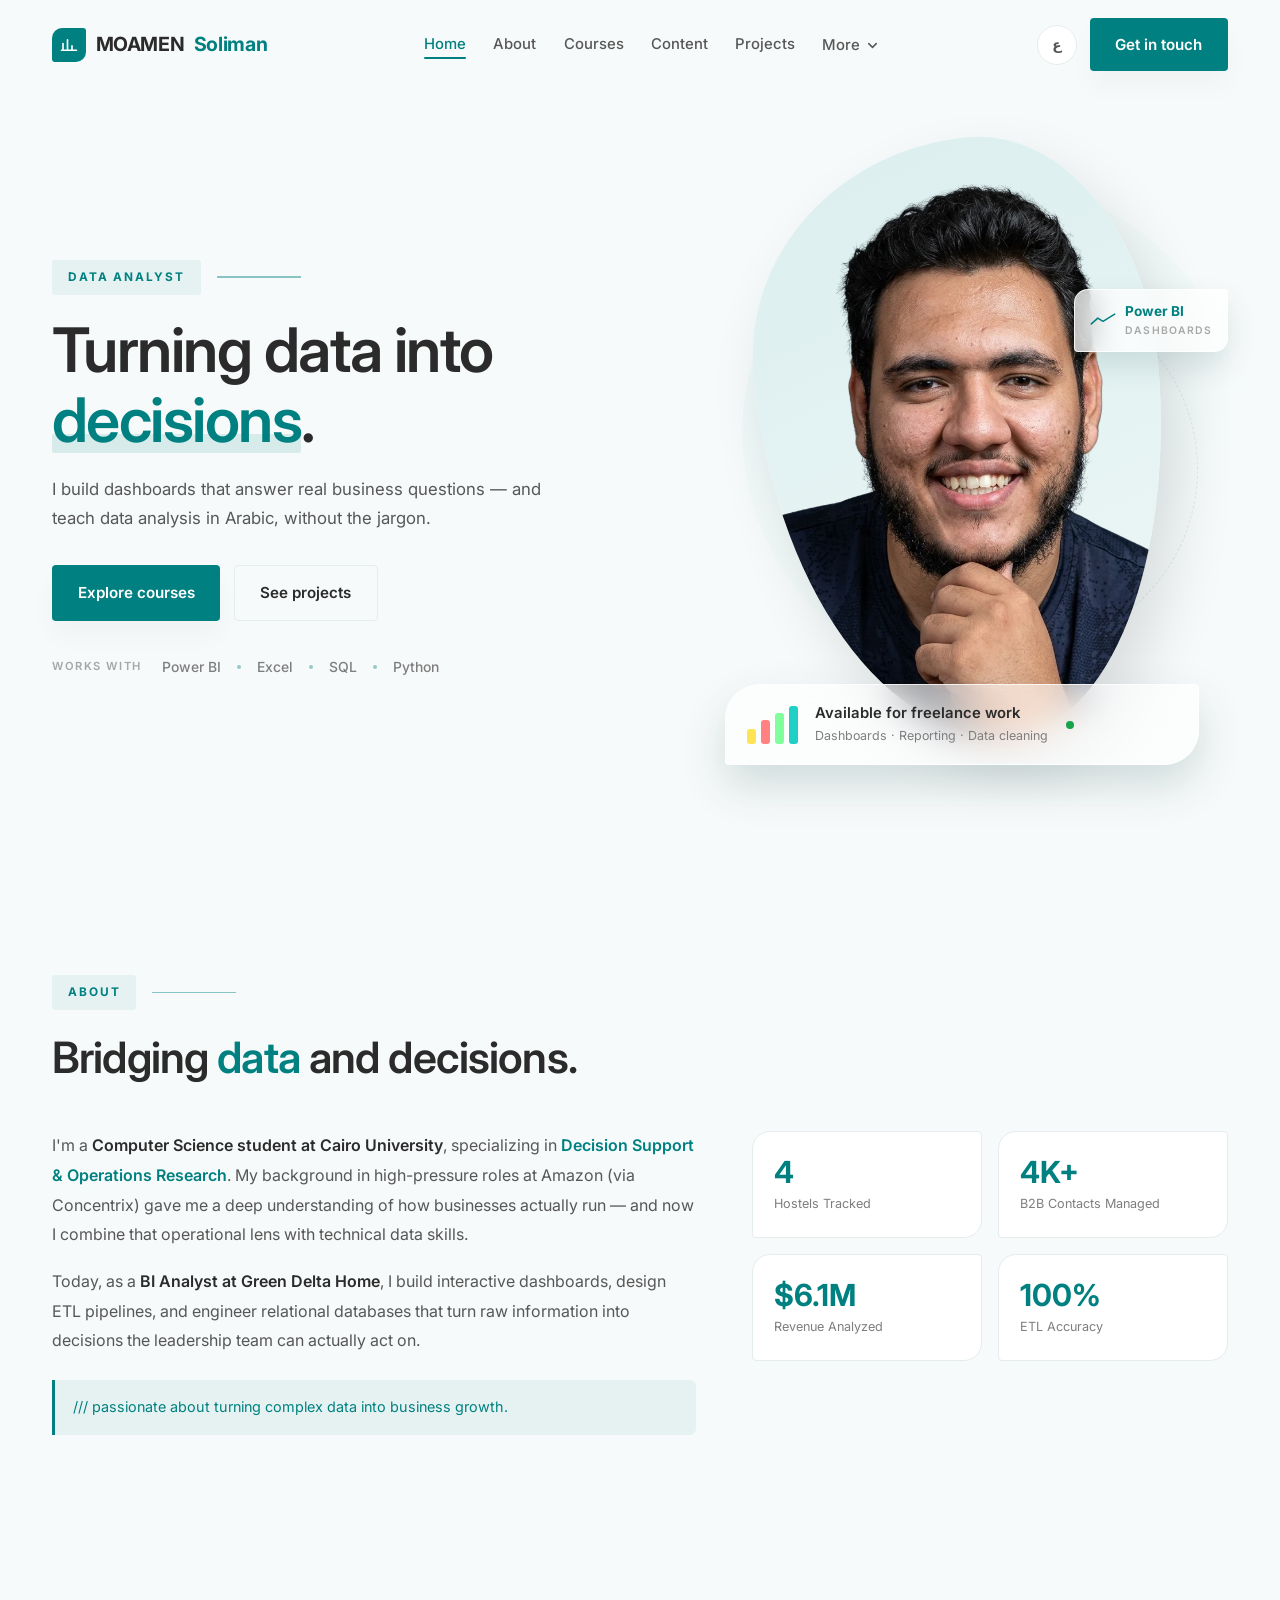
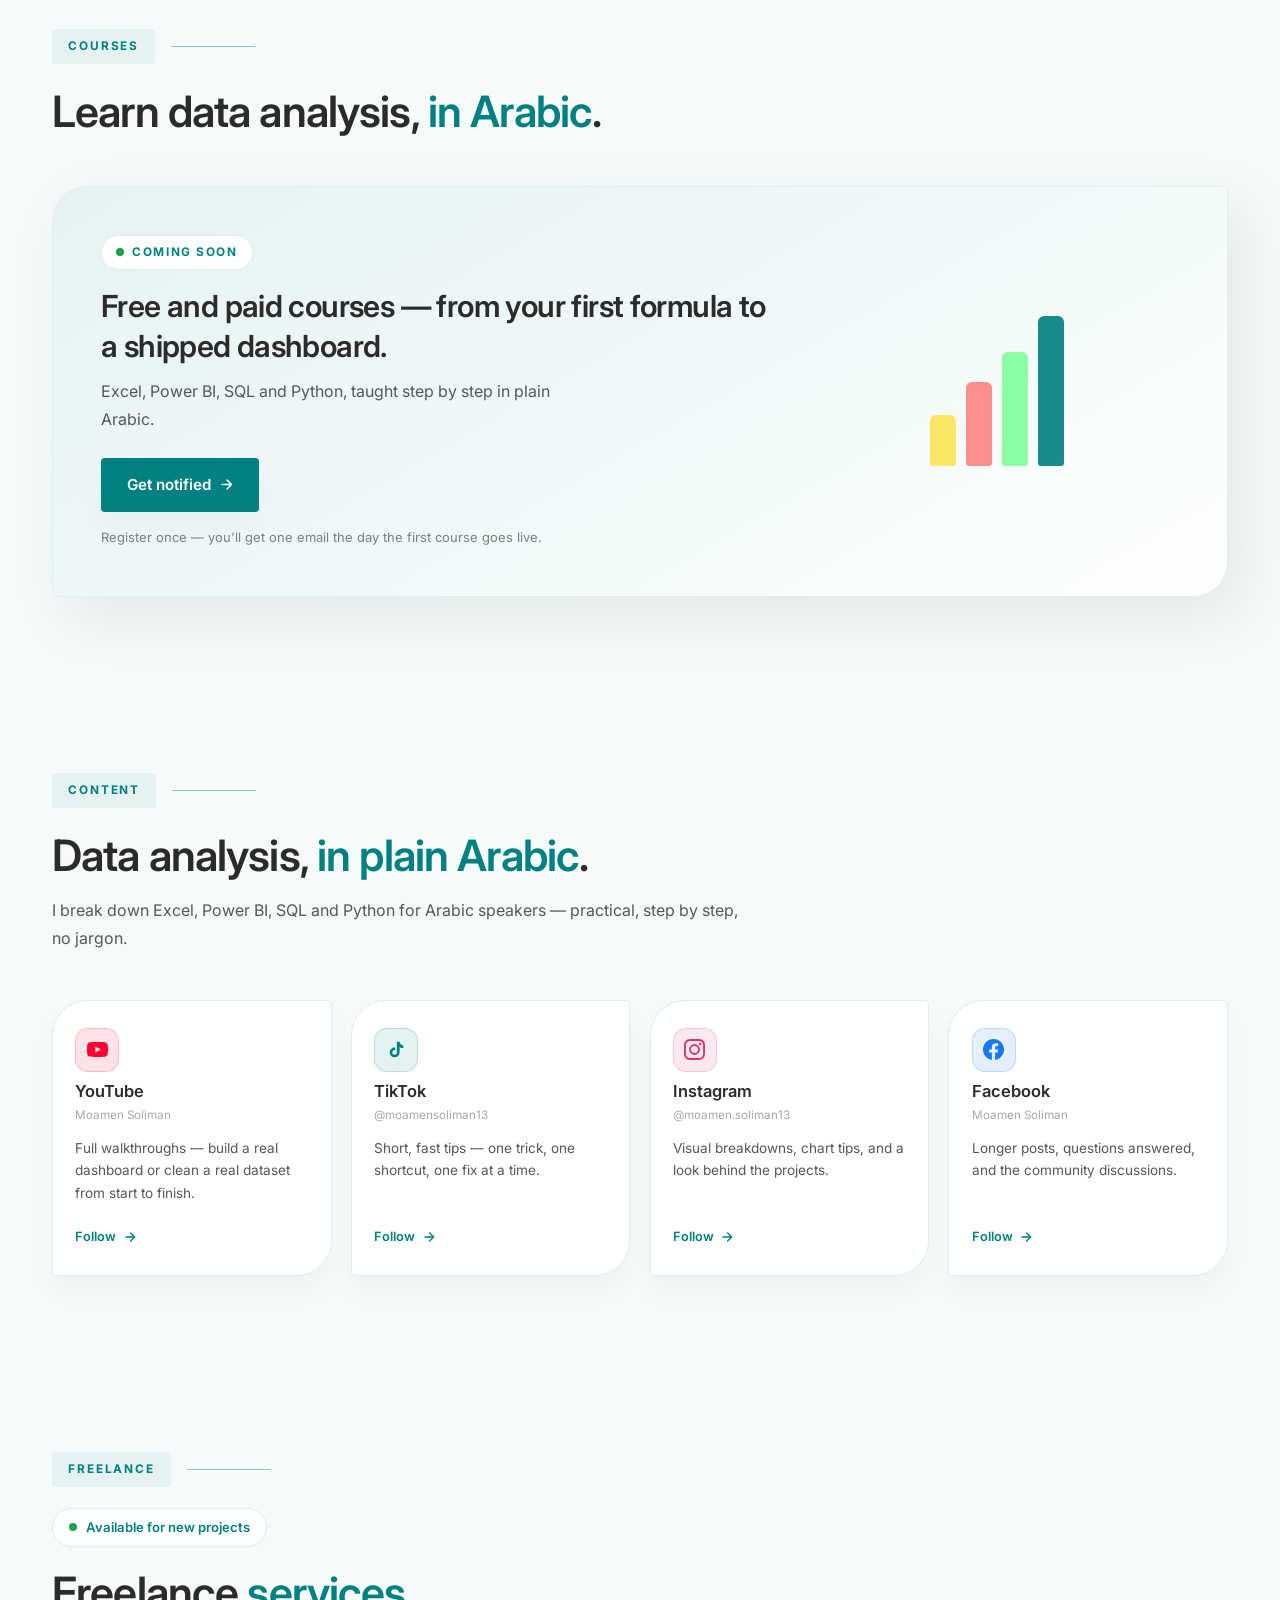
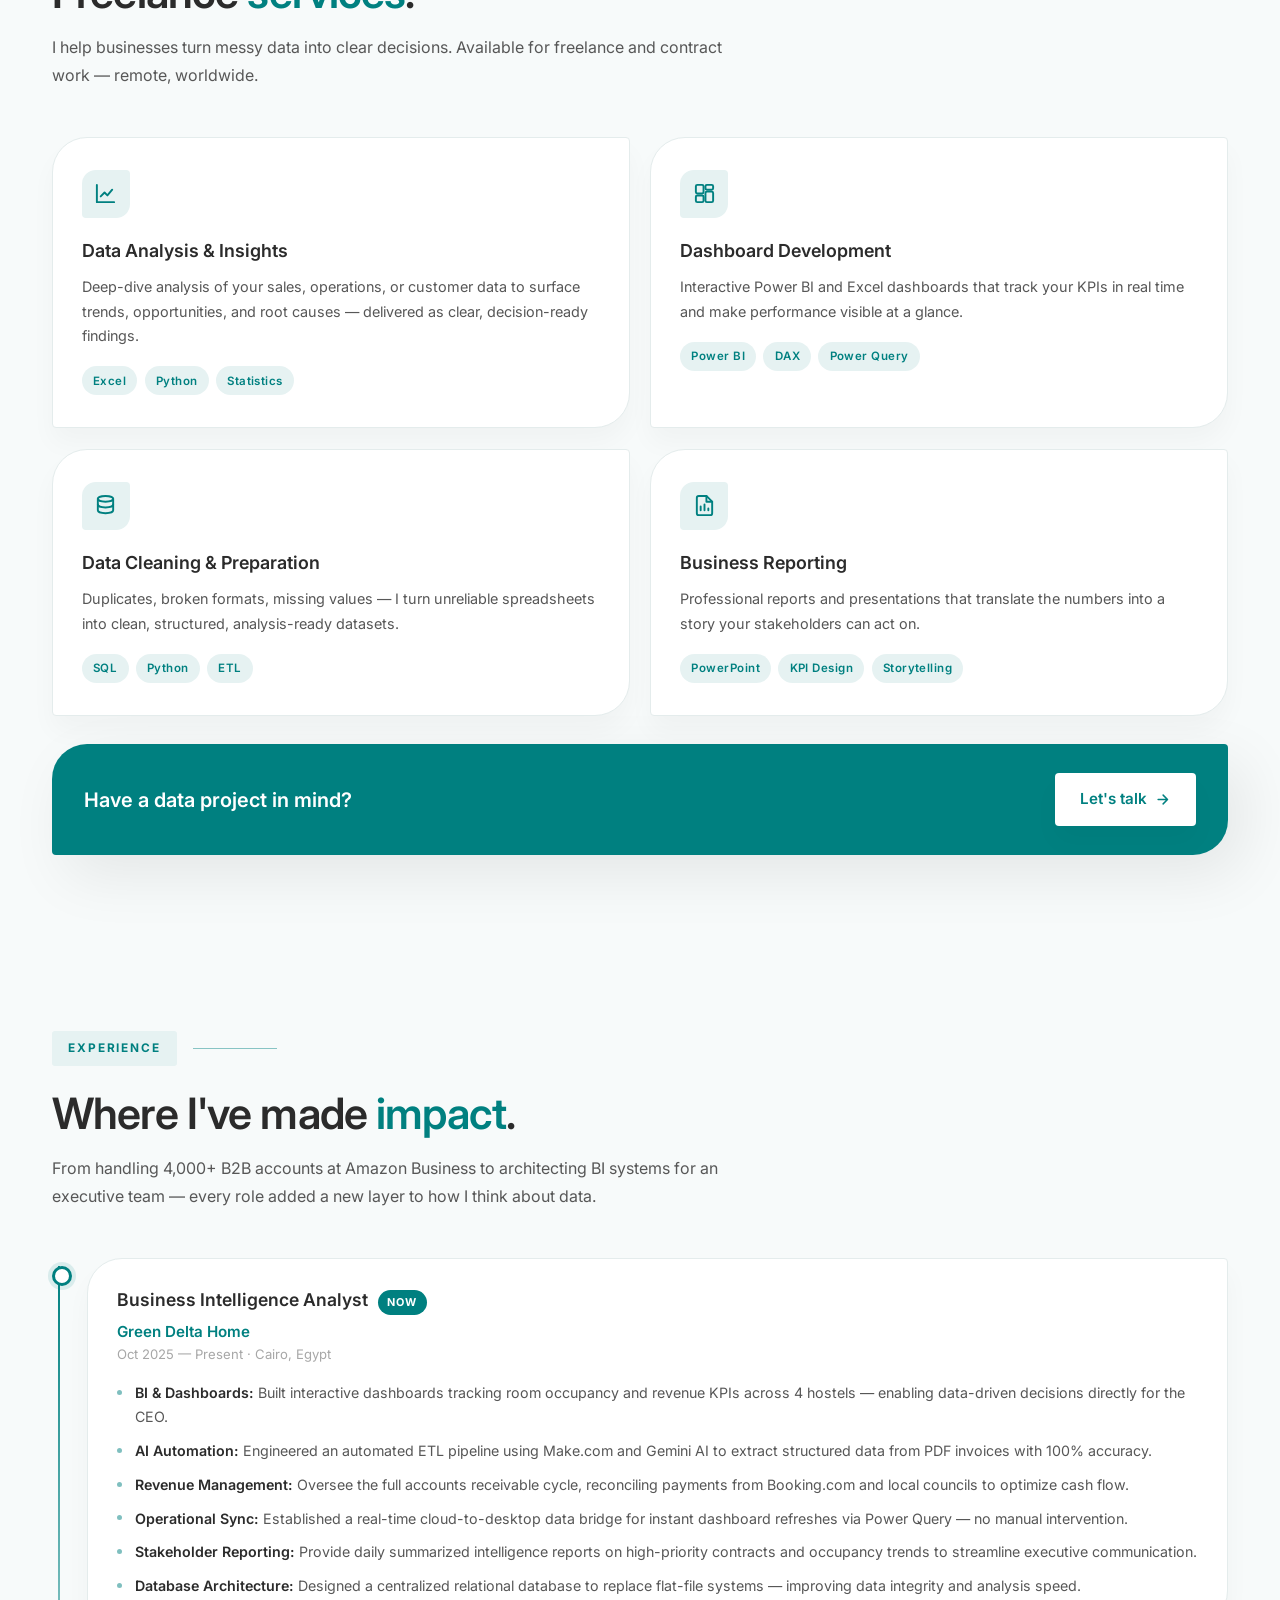
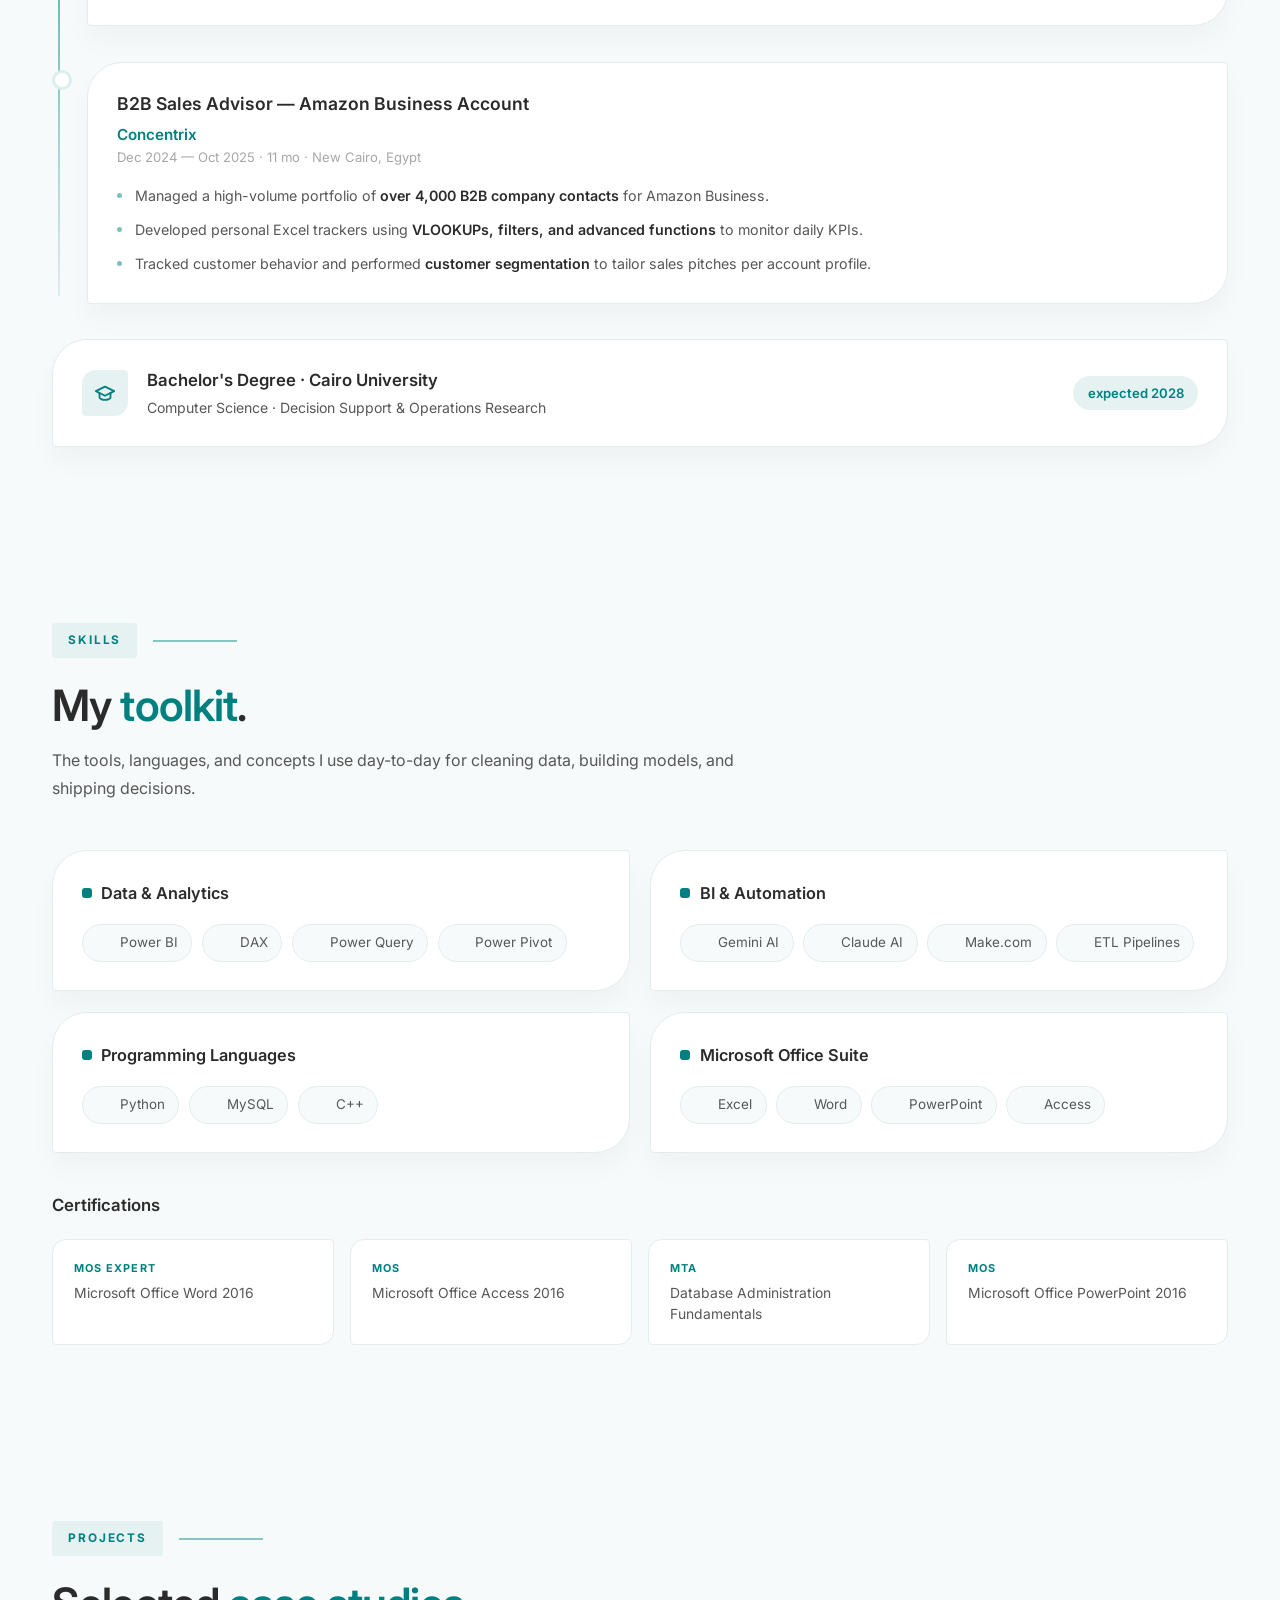
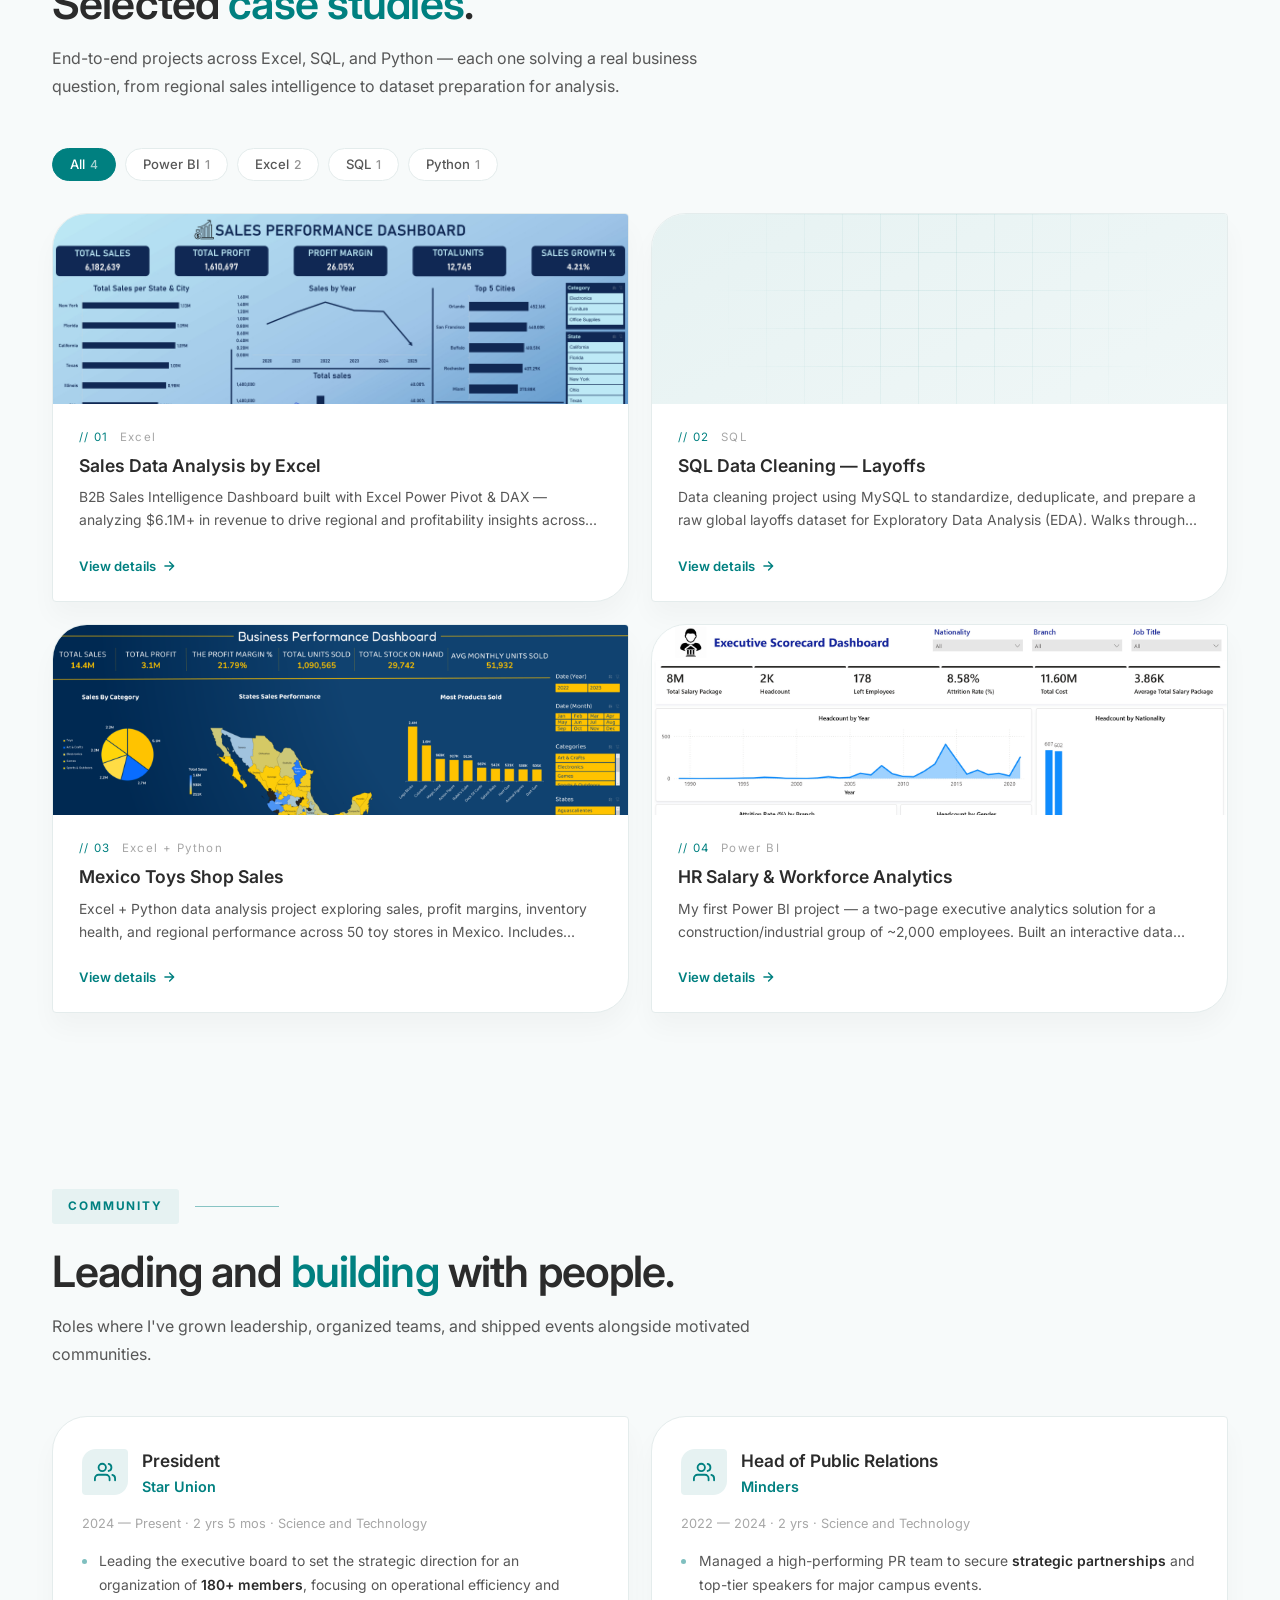
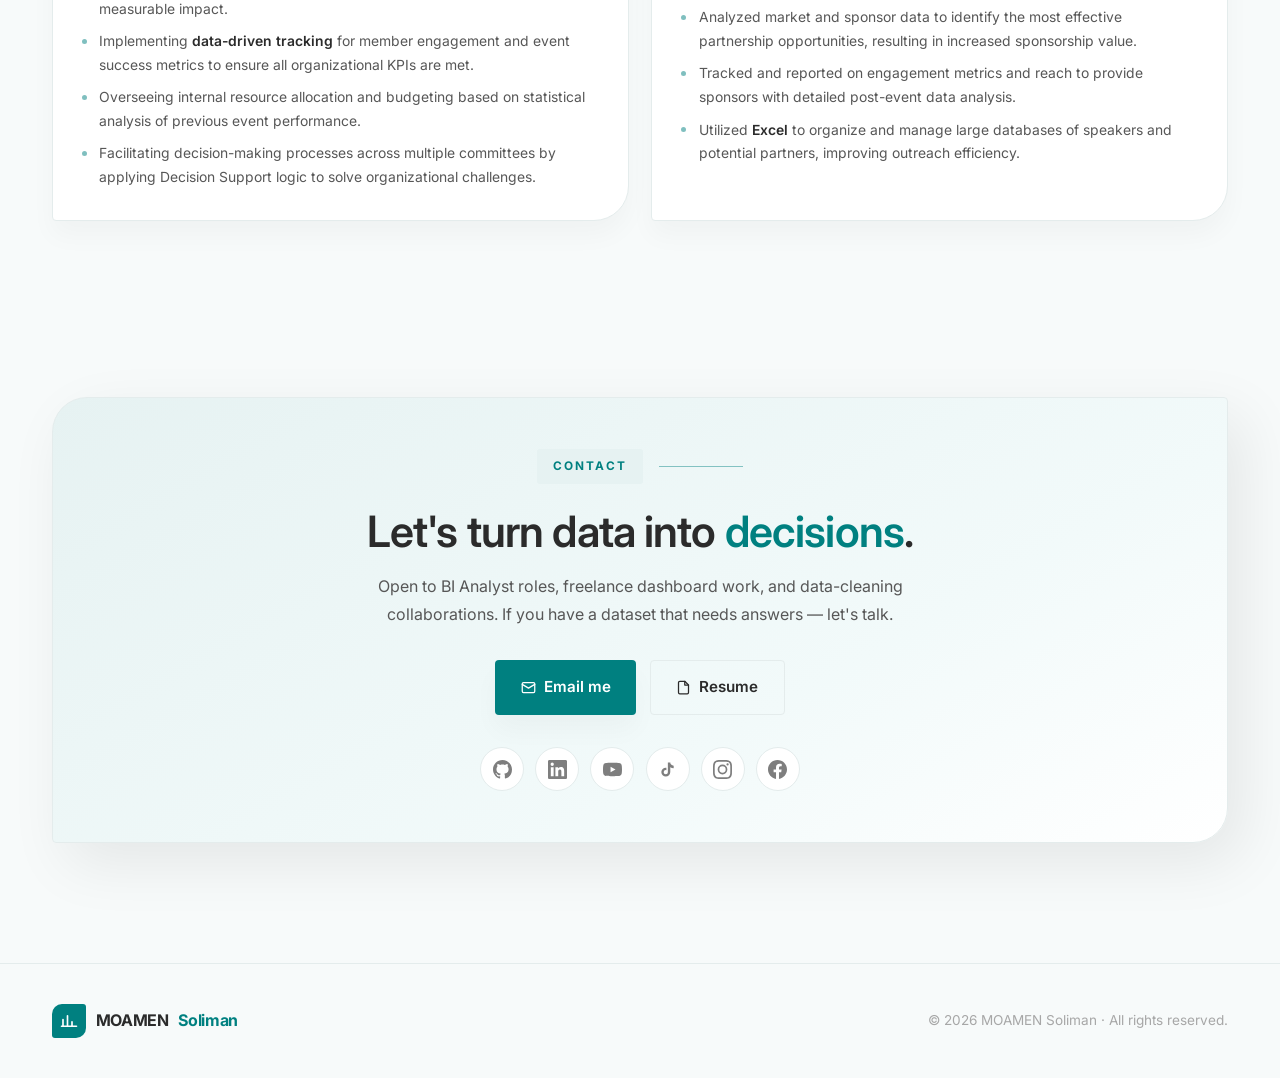
==== index.html @ d49a3fb4 "E" ====
<!DOCTYPE html>
<html lang="en" dir="ltr">
<head>
<meta charset="utf-8">
<meta name="viewport" content="width=device-width, initial-scale=1">
<title>Moamen Soliman — Data Analyst</title>
<meta name="description" content="BI Analyst and data-analysis content creator. Dashboards, reporting and data cleaning — plus courses in Arabic.">
<link rel="icon" href="assets/logo.png">
<link rel="preconnect" href="https://fonts.googleapis.com">
<link rel="preconnect" href="https://fonts.gstatic.com" crossorigin>
<link href="https://fonts.googleapis.com/css2?family=Inter:wght@400;500;600;700&family=Cairo:wght@400;600;700&display=swap" rel="stylesheet">
<script>
  /* language before paint — Arabic for Arabic browsers, else English.
     A saved choice always wins. */
  (function () {
    var s = null;
    try { s = localStorage.getItem("mz-lang"); } catch (e) {}
    var l = s || ((navigator.language || "en").toLowerCase().indexOf("ar") === 0 ? "ar" : "en");
    document.documentElement.lang = l;
    document.documentElement.dir = l === "ar" ? "rtl" : "ltr";
  })();
</script>
<style>
  :root{
    --teal:#008080;
    --teal-600:#00706f;
    --teal-tint:#e6f2f2;
    --teal-soft:#dbeeee;
    --ink:#2b2b2b;
    --ink-2:#575757;
    --ink-3:#7e7e7e;
    --ink-4:#a7a7a7;
    --page:#f7fafa;
    --white:#fff;
    --line:#e4ecec;
    --line-2:#eef4f4;
    --c-coral:#ff8181;
    --c-yellow:#fee355;
    --c-mint:#81ff9c;
    --c-aqua:#20cfc6;
    --maxw:1240px;
    --r-sig:35px;
    --r-tight:4px;
    --sh-sm:0 15px 26px rgba(0,0,0,.03);
    --sh-md:15px 20px 60px rgba(0,0,0,.08);
    --sh-lg:14px 30px 60px rgba(0,0,0,.12);
    --display:'Inter',system-ui,sans-serif;
    --body:'Inter',system-ui,sans-serif;
  }
  html[lang="ar"]{--display:'Cairo',system-ui,sans-serif;--body:'Cairo',system-ui,sans-serif}
  html[lang="ar"] *{letter-spacing:normal !important}

  *{box-sizing:border-box;margin:0;padding:0}
  html{overflow-x:clip;scroll-behavior:smooth}
  body{
    font-family:var(--body);background:var(--page);color:var(--ink);
    line-height:1.6;-webkit-font-smoothing:antialiased;overflow-x:clip;
  }
  :focus-visible{outline:2px solid var(--teal);outline-offset:3px;border-radius:4px}
  :focus:not(:focus-visible){outline:none}
  img{max-width:100%;display:block}
  .container{max-width:var(--maxw);margin:0 auto;padding:0 2rem}

  /* ── shared primitives ── */
  .btn{
    display:inline-flex;align-items:center;gap:.5rem;text-decoration:none;border:0;cursor:pointer;
    font-family:var(--body);font-weight:600;font-size:.95rem;border-radius:4px;
    padding:.9rem 1.6rem;background:var(--teal);color:#fff;box-shadow:var(--sh-sm);
    transition:background .25s,transform .25s;
  }
  .btn:hover{background:var(--teal-600);transform:translateY(-2px)}
  .btn svg{width:15px;height:15px}
  [dir="rtl"] .btn svg{transform:scaleX(-1)}
  .btn-ghost{background:transparent;color:var(--ink);box-shadow:none;border:1px solid var(--line)}
  .btn-ghost:hover{background:var(--white);border-color:var(--teal);color:var(--teal)}

  .eyebrow{display:flex;align-items:center;gap:1rem;margin-bottom:1.3rem}
  .eyebrow .tag{
    background:var(--teal-tint);color:var(--teal);font-size:.74rem;font-weight:700;
    letter-spacing:.16em;text-transform:uppercase;padding:.5rem 1rem;border-radius:3px;
  }
  html[lang="ar"] .eyebrow .tag{letter-spacing:normal;font-size:.84rem}
  .eyebrow .rule{width:84px;height:1.5px;background:var(--teal);opacity:.45;flex-shrink:0}

  .sec{padding:5.5rem 0}
  .sec-head{margin-bottom:3rem;max-width:44rem}
  .sec h2{
    font-family:var(--display);font-size:clamp(1.9rem,3.4vw,2.7rem);font-weight:600;
    letter-spacing:-.02em;line-height:1.22;
  }
  html[lang="ar"] .sec h2,html[lang="ar"] h1{line-height:1.4;letter-spacing:normal}
  .sec h2 .accent,h1 .accent{color:var(--teal);font-style:normal}
  .sec-sub{color:var(--ink-2);margin-top:.9rem;line-height:1.75}
  .hl{color:var(--teal);font-weight:600}

  .card{
    background:var(--white);border:1px solid var(--line);
    border-radius:var(--r-sig) var(--r-tight) var(--r-sig) var(--r-tight);
    box-shadow:var(--sh-sm);transition:transform .3s,box-shadow .3s,border-color .3s;
  }
  [dir="rtl"] .card,[dir="rtl"] .soon,[dir="rtl"] .dropdown{
    border-radius:var(--r-tight) var(--r-sig) var(--r-tight) var(--r-sig);
  }
  .card:hover{transform:translateY(-5px);box-shadow:var(--sh-md);border-color:#cfe4e4}

  .reveal{opacity:0;transform:translateY(26px);transition:opacity .7s cubic-bezier(.2,.8,.2,1) var(--rd,0ms),transform .7s cubic-bezier(.2,.8,.2,1) var(--rd,0ms)}
  .reveal.in{opacity:1;transform:none}

  /* ── nav ── */
  .topbar{
    position:sticky;top:0;z-index:80;background:rgba(247,250,250,.86);
    backdrop-filter:blur(14px);-webkit-backdrop-filter:blur(14px);
    border-bottom:1px solid transparent;transition:border-color .3s,box-shadow .3s;
  }
  .topbar.stuck{border-color:var(--line);box-shadow:0 6px 24px rgba(0,60,60,.05)}
  .nav{padding:1.15rem 0;display:flex;align-items:center;justify-content:space-between;gap:1.5rem}
  .brand{display:flex;align-items:center;gap:.6rem;text-decoration:none;color:var(--ink);
    font-family:var(--display);font-weight:700;font-size:1.22rem;letter-spacing:-.02em;flex-shrink:0}
  .brand .mark{width:34px;height:34px;border-radius:10px 3px 10px 3px;background:var(--teal);
    display:grid;place-items:center;flex-shrink:0}
  [dir="rtl"] .brand .mark{border-radius:3px 10px 3px 10px}
  .brand .mark svg{width:18px;height:18px}
  .brand b{color:var(--teal);font-weight:700}
  .nav-links{display:flex;align-items:center;gap:1.7rem;list-style:none}
  .nav-links > li > a,.more-btn{
    font-family:var(--body);font-size:.93rem;font-weight:500;color:var(--ink-2);
    text-decoration:none;background:none;border:0;cursor:pointer;padding:0 0 3px;
    position:relative;transition:color .2s;display:inline-flex;align-items:center;gap:.3rem;
  }
  .nav-links > li > a:hover,.more-btn:hover,.nav-links > li > a.active,.more.open .more-btn{color:var(--teal)}
  .nav-links > li > a.active::after{content:"";position:absolute;inset-inline:0;bottom:0;height:2px;background:var(--teal);border-radius:2px}
  .more{position:relative}
  .more-btn svg{width:15px;height:15px;transition:transform .25s}
  .more.open .more-btn svg{transform:rotate(180deg)}
  .dropdown{
    position:absolute;inset-inline-start:-1rem;top:calc(100% + .8rem);min-width:190px;
    list-style:none;padding:.5rem;background:rgba(255,255,255,.93);
    backdrop-filter:blur(16px);-webkit-backdrop-filter:blur(16px);
    border:1px solid var(--line);border-radius:18px 4px 18px 4px;
    box-shadow:0 22px 48px rgba(0,60,60,.14);
    opacity:0;visibility:hidden;transform:translateY(9px);
    transition:opacity .22s,transform .22s,visibility .22s;z-index:90;
  }
  .more:hover .dropdown,.more.open .dropdown{opacity:1;visibility:visible;transform:translateY(0)}
  .dropdown::before{content:"";position:absolute;top:-14px;inset-inline:0;height:14px}
  .dropdown a{display:block;padding:.6rem .85rem;border-radius:8px;font-size:.9rem;
    color:var(--ink-2);text-decoration:none;transition:.18s}
  .dropdown a:hover{background:var(--teal-tint);color:var(--teal)}
  .nav-right{display:flex;align-items:center;gap:.8rem;flex-shrink:0}
  .lang{width:40px;height:40px;border-radius:50%;border:1px solid var(--line);background:var(--white);
    color:var(--ink-2);font-family:var(--body);font-size:.85rem;font-weight:600;cursor:pointer;transition:.2s;flex-shrink:0}
  .lang:hover{border-color:var(--teal);color:var(--teal)}
  .burger{display:none;flex-direction:column;gap:4px;background:none;border:0;cursor:pointer;padding:8px}
  .burger span{width:20px;height:2px;background:var(--ink);border-radius:2px;transition:.25s}
  .burger[aria-expanded="true"] span:nth-child(1){transform:translateY(6px) rotate(45deg)}
  .burger[aria-expanded="true"] span:nth-child(2){opacity:0}
  .burger[aria-expanded="true"] span:nth-child(3){transform:translateY(-6px) rotate(-45deg)}

  /* ── hero ── */
  .hero{padding:3rem 0 5.5rem}
  .hero-grid{display:grid;grid-template-columns:1.05fr .95fr;gap:3.5rem;align-items:center}
  .hero h1{
    font-family:var(--display);font-size:clamp(2.4rem,4.8vw,4rem);line-height:1.14;
    font-weight:600;letter-spacing:-.025em;margin-bottom:1.2rem;
  }
  .hero h1 .accent{position:relative}
  .hero h1 .accent::after{content:"";position:absolute;inset-inline:0;bottom:.08em;height:.3em;
    background:var(--teal);opacity:.13;border-radius:2px;z-index:-1}
  .hero-sub{font-size:1.05rem;line-height:1.75;color:var(--ink-2);max-width:31rem;margin-bottom:2rem}
  .hero-cta{display:flex;gap:.85rem;flex-wrap:wrap;margin-bottom:2.2rem}
  .toolrow{display:flex;align-items:center;gap:1.3rem;flex-wrap:wrap}
  .toolrow .lbl{font-size:.7rem;letter-spacing:.14em;text-transform:uppercase;color:var(--ink-4);font-weight:600}
  html[lang="ar"] .toolrow .lbl{letter-spacing:normal;font-size:.8rem}
  .tools{display:flex;gap:1rem;align-items:center;flex-wrap:wrap}
  .tools span{font-size:.87rem;color:var(--ink-3);font-weight:500}
  .tools i{width:4px;height:4px;border-radius:50%;background:var(--teal);opacity:.4;display:inline-block}

  .stage{position:relative;height:660px;isolation:isolate}
  .halo,.halo2{position:absolute;border-radius:50%;pointer-events:none;z-index:0}
  .halo{width:500px;height:500px;inset-inline-end:-14px;top:44px;
    background:radial-gradient(circle at 35% 30%,#eaf6f6,#f2f9f9 60%,transparent 72%)}
  .halo2{width:360px;height:360px;inset-inline-end:30px;top:150px;border:1.5px dashed #cfe4e4;opacity:.75}
  .blob{
    position:absolute;left:50%;top:0;transform:translateX(-50%) rotate(-5deg);
    width:404px;height:600px;overflow:hidden;z-index:1;
    border-radius:58% 42% 44% 56% / 36% 40% 60% 64%;
    background:linear-gradient(160deg,var(--teal-soft),#eef7f7);box-shadow:var(--sh-lg);
  }
  .blob img{position:absolute;left:50%;top:-16px;transform:translateX(-50%) rotate(5deg);
    width:104%;height:auto}
  .glass{
    position:absolute;left:50%;transform:translateX(-50%);bottom:34px;width:474px;z-index:3;
    padding:1.15rem 1.3rem;background:rgba(255,255,255,.62);
    backdrop-filter:blur(18px) saturate(140%);-webkit-backdrop-filter:blur(18px) saturate(140%);
    border:1px solid rgba(255,255,255,.75);
    border-radius:var(--r-sig) var(--r-tight) var(--r-sig) var(--r-tight);
    box-shadow:0 20px 45px rgba(0,60,60,.16);display:flex;align-items:center;gap:1.1rem;
  }
  [dir="rtl"] .glass{border-radius:var(--r-tight) var(--r-sig) var(--r-tight) var(--r-sig)}
  .spark{display:flex;align-items:flex-end;gap:5px;height:38px;flex-shrink:0}
  .spark b{width:9px;border-radius:3px;display:block}
  .glass .t1{font-size:.93rem;font-weight:600;line-height:1.3}
  .glass .t2{font-size:.78rem;color:var(--ink-3);margin-top:.15rem}
  .dot{width:8px;height:8px;border-radius:50%;background:#16a34a;flex-shrink:0;
    box-shadow:0 0 0 0 rgba(22,163,74,.5);animation:pulse 2.4s infinite}
  @keyframes pulse{70%{box-shadow:0 0 0 9px rgba(22,163,74,0)}100%{box-shadow:0 0 0 0 rgba(22,163,74,0)}}
  .chip{
    position:absolute;inset-inline-end:0;top:150px;z-index:3;
    background:rgba(255,255,255,.72);backdrop-filter:blur(14px);-webkit-backdrop-filter:blur(14px);
    border:1px solid rgba(255,255,255,.8);border-radius:14px 4px 14px 4px;
    padding:.7rem .95rem;box-shadow:0 14px 30px rgba(0,60,60,.12);
    display:flex;align-items:center;gap:.6rem;
  }
  .chip svg{width:26px;height:16px}
  .chip .v{font-size:.85rem;font-weight:700;color:var(--teal)}
  .chip .k{font-size:.65rem;letter-spacing:.1em;text-transform:uppercase;color:var(--ink-4);font-weight:600}
  html[lang="ar"] .chip .k{letter-spacing:normal;font-size:.72rem}
</style>
<style id="css2">
  /* ── about ── */
  .about-grid{display:grid;grid-template-columns:1.15fr .85fr;gap:3.5rem;align-items:start}
  .about-body p{color:var(--ink-2);line-height:1.85;margin-bottom:1.1rem}
  .about-body p strong{color:var(--ink);font-weight:600}
  .about-body p:last-child{
    font-family:'Inter',monospace;font-size:.9rem;color:var(--teal);
    background:var(--teal-tint);border-inline-start:3px solid var(--teal);
    padding:.9rem 1.1rem;border-radius:0 6px 6px 0;margin-top:1.5rem;
  }
  [dir="rtl"] .about-body p:last-child{border-radius:6px 0 0 6px}
  .stat-grid{display:grid;grid-template-columns:1fr 1fr;gap:1rem}
  .stat{padding:1.5rem 1.3rem;background:var(--white);border:1px solid var(--line);
    border-radius:18px 4px 18px 4px;transition:transform .3s,box-shadow .3s}
  [dir="rtl"] .stat{border-radius:4px 18px 4px 18px}
  .stat:hover{transform:translateY(-4px);box-shadow:var(--sh-sm)}
  .stat .v{font-family:var(--display);font-size:1.9rem;font-weight:700;color:var(--teal);line-height:1.1}
  .stat .k{font-size:.79rem;color:var(--ink-3);margin-top:.35rem;line-height:1.4}

  /* ── courses · soon ── */
  .soon{
    position:relative;overflow:hidden;
    background:linear-gradient(150deg,var(--teal-tint) 0%,#f2fafa 60%,var(--white) 100%);
    border:1px solid var(--line);
    border-radius:var(--r-sig) var(--r-tight) var(--r-sig) var(--r-tight);
    padding:3rem;box-shadow:var(--sh-md);
    display:grid;grid-template-columns:1.3fr .7fr;gap:2.5rem;align-items:center;
  }
  .soon-pill{display:inline-flex;align-items:center;gap:.5rem;background:var(--white);
    border:1px solid var(--line);color:var(--teal);font-size:.74rem;font-weight:700;
    letter-spacing:.13em;text-transform:uppercase;padding:.45rem .9rem;border-radius:99px;margin-bottom:1.1rem}
  html[lang="ar"] .soon-pill{letter-spacing:normal;font-size:.84rem}
  .soon h3{font-family:var(--display);font-size:clamp(1.4rem,2.5vw,1.9rem);font-weight:600;
    letter-spacing:-.02em;line-height:1.3;margin-bottom:.75rem}
  html[lang="ar"] .soon h3{line-height:1.45;letter-spacing:normal}
  .soon p{color:var(--ink-2);line-height:1.7;margin-bottom:1.6rem;max-width:31rem}
  .soon .note{font-size:.81rem;color:var(--ink-3);margin:.9rem 0 0}
  .soon-viz{display:flex;align-items:flex-end;justify-content:center;gap:10px;height:150px}
  .soon-viz b{width:26px;border-radius:6px 6px 3px 3px;display:block;opacity:.9}

  /* ── content · platforms ── */
  .plat-grid{display:grid;grid-template-columns:repeat(4,1fr);gap:1.2rem}
  .plat{position:relative;display:flex;flex-direction:column;gap:.6rem;padding:1.7rem 1.4rem;
    text-decoration:none;color:inherit;overflow:hidden}
  .plat::before{content:"";position:absolute;top:-45%;inset-inline-end:-30%;width:190px;height:190px;
    border-radius:50%;background:radial-gradient(closest-side,rgba(var(--pc),.2),transparent 72%);
    opacity:0;transition:opacity .4s;pointer-events:none}
  .plat:hover::before{opacity:1}
  .plat:hover{border-color:rgba(var(--pc),.4)}
  .plat-ico{position:relative;width:44px;height:44px;border-radius:13px;display:grid;place-items:center;
    background:rgba(var(--pc),.11);border:1px solid rgba(var(--pc),.2);color:rgb(var(--pc));
    transition:transform .35s,background .35s}
  .plat:hover .plat-ico{transform:scale(1.08);background:rgba(var(--pc),.18)}
  .plat-ico svg{width:21px;height:21px}
  .plat-name{position:relative;font-family:var(--display);font-size:1.03rem;font-weight:600;line-height:1.2}
  .plat-handle{position:relative;font-family:'Inter',monospace;font-size:.73rem;color:var(--ink-4);
    margin-top:-.3rem;direction:ltr;unicode-bidi:embed}
  [dir="rtl"] .plat-handle{text-align:right}
  .plat-blurb{position:relative;font-size:.85rem;line-height:1.65;color:var(--ink-2);margin:.15rem 0 0}
  .plat-cta{position:relative;margin-top:auto;padding-top:.85rem;display:inline-flex;align-items:center;
    gap:.4rem;font-size:.8rem;font-weight:600;color:var(--teal)}
  .plat-cta svg{width:14px;height:14px;transition:transform .3s}
  [dir="rtl"] .plat-cta svg{transform:scaleX(-1)}
  .plat:hover .plat-cta svg{transform:translateX(4px)}
  [dir="rtl"] .plat:hover .plat-cta svg{transform:scaleX(-1) translateX(4px)}

  /* ── freelance ── */
  .avail{display:inline-flex;align-items:center;gap:.55rem;background:var(--white);
    border:1px solid var(--line);color:var(--teal);font-size:.82rem;font-weight:600;
    padding:.5rem 1rem;border-radius:99px;margin-bottom:1.2rem}
  .svc-grid{display:grid;grid-template-columns:repeat(2,1fr);gap:1.3rem}
  .svc{padding:2rem 1.8rem}
  .svc-ico{width:48px;height:48px;border-radius:14px 4px 14px 4px;background:var(--teal-tint);
    color:var(--teal);display:grid;place-items:center;margin-bottom:1.2rem}
  [dir="rtl"] .svc-ico{border-radius:4px 14px 4px 14px}
  .svc-ico svg{width:23px;height:23px}
  .svc h3{font-family:var(--display);font-size:1.12rem;font-weight:600;margin-bottom:.6rem}
  .svc p{font-size:.9rem;line-height:1.7;color:var(--ink-2);margin-bottom:1.1rem}
  .tags{display:flex;flex-wrap:wrap;gap:.45rem}
  .tags span{font-size:.72rem;font-weight:600;letter-spacing:.04em;color:var(--teal);
    background:var(--teal-tint);padding:.32rem .7rem;border-radius:99px}
  .svc-cta{margin-top:1.8rem;display:flex;align-items:center;justify-content:space-between;
    gap:1.5rem;flex-wrap:wrap;padding:1.8rem 2rem;background:var(--teal);color:#fff;
    border-radius:var(--r-sig) var(--r-tight) var(--r-sig) var(--r-tight);box-shadow:var(--sh-md)}
  [dir="rtl"] .svc-cta{border-radius:var(--r-tight) var(--r-sig) var(--r-tight) var(--r-sig)}
  .svc-cta h3{font-family:var(--display);font-size:1.25rem;font-weight:600}
  .svc-cta .btn{background:#fff;color:var(--teal)}
  .svc-cta .btn:hover{background:#eafafa}

  /* ── experience · timeline ── */
  .tl{position:relative;padding-inline-start:2.2rem}
  .tl::before{content:"";position:absolute;inset-inline-start:6px;top:8px;bottom:8px;width:2px;
    background:linear-gradient(var(--teal),var(--teal-soft))}
  .tl-item{position:relative;margin-bottom:2.2rem}
  .tl-item::before{content:"";position:absolute;inset-inline-start:-2.2rem;top:8px;width:14px;height:14px;
    border-radius:50%;background:var(--white);border:3px solid var(--teal-soft)}
  .tl-item.now::before{border-color:var(--teal);box-shadow:0 0 0 4px rgba(0,128,128,.12)}
  .tl-card{padding:1.7rem 1.8rem}
  .tl-top{display:flex;flex-wrap:wrap;align-items:baseline;gap:.6rem;margin-bottom:.3rem}
  .tl-card h3{font-family:var(--display);font-size:1.1rem;font-weight:600}
  .tl-co{color:var(--teal);font-weight:600;font-size:.95rem}
  .now-tag{font-size:.68rem;font-weight:700;letter-spacing:.1em;text-transform:uppercase;
    background:var(--teal);color:#fff;padding:.22rem .6rem;border-radius:99px}
  html[lang="ar"] .now-tag{letter-spacing:normal;font-size:.76rem}
  .tl-meta{font-size:.82rem;color:var(--ink-4);margin-bottom:1rem}
  .tl-card ul{list-style:none;display:grid;gap:.6rem}
  .tl-card li{position:relative;padding-inline-start:1.1rem;font-size:.89rem;line-height:1.7;color:var(--ink-2)}
  .tl-card li::before{content:"";position:absolute;inset-inline-start:0;top:.62em;width:5px;height:5px;
    border-radius:50%;background:var(--teal);opacity:.5}
  .tl-card li strong{color:var(--ink);font-weight:600}
  .edu{margin-top:.5rem;padding:1.7rem 1.8rem;display:flex;align-items:center;gap:1.2rem;flex-wrap:wrap}
  .edu-ico{width:46px;height:46px;border-radius:14px 4px 14px 4px;background:var(--teal-tint);
    color:var(--teal);display:grid;place-items:center;flex-shrink:0}
  [dir="rtl"] .edu-ico{border-radius:4px 14px 4px 14px}
  .edu-ico svg{width:22px;height:22px}
  .edu h3{font-family:var(--display);font-size:1.05rem;font-weight:600}
  .edu .f{font-size:.88rem;color:var(--ink-2);margin-top:.15rem}
  .edu .y{margin-inline-start:auto;font-size:.82rem;color:var(--teal);font-weight:600;
    background:var(--teal-tint);padding:.4rem .9rem;border-radius:99px;white-space:nowrap}

  /* ── skills ── */
  .cat-grid{display:grid;grid-template-columns:repeat(2,1fr);gap:1.3rem}
  .cat{padding:1.8rem}
  .cat h3{font-family:var(--display);font-size:1.02rem;font-weight:600;margin-bottom:1.1rem;
    display:flex;align-items:center;gap:.6rem}
  .cat h3::before{content:"";width:10px;height:10px;border-radius:3px;background:var(--teal);flex-shrink:0}
  .chips{display:flex;flex-wrap:wrap;gap:.6rem}
  .chips a,.chips span{display:inline-flex;align-items:center;gap:.45rem;background:var(--page);
    border:1px solid var(--line);border-radius:99px;padding:.45rem .85rem;font-size:.84rem;
    color:var(--ink-2);text-decoration:none;transition:.2s}
  .chips a:hover,.chips span:hover{border-color:var(--teal);color:var(--teal);background:var(--teal-tint)}
  .chips img{width:16px;height:16px;object-fit:contain}
  .certs{margin-top:1.3rem;display:grid;grid-template-columns:repeat(4,1fr);gap:1rem}
  .cert{padding:1.2rem 1.3rem;background:var(--white);border:1px solid var(--line);
    border-radius:14px 4px 14px 4px;transition:transform .3s,box-shadow .3s}
  [dir="rtl"] .cert{border-radius:4px 14px 4px 14px}
  .cert:hover{transform:translateY(-4px);box-shadow:var(--sh-sm)}
  .cert .t{font-size:.68rem;font-weight:700;letter-spacing:.1em;text-transform:uppercase;color:var(--teal);margin-bottom:.4rem}
  html[lang="ar"] .cert .t{letter-spacing:normal;font-size:.76rem}
  .cert .n{font-size:.87rem;line-height:1.5;color:var(--ink-2)}

  /* ── projects ── */
  .pfilters{display:flex;flex-wrap:wrap;gap:.55rem;margin-bottom:2rem}
  .pchip{font-family:var(--body);font-size:.82rem;font-weight:500;color:var(--ink-2);background:var(--white);
    border:1px solid var(--line);border-radius:99px;padding:.45rem 1.05rem;cursor:pointer;transition:.25s}
  .pchip:hover{color:var(--teal);border-color:var(--teal)}
  .pchip.on{background:var(--teal);border-color:var(--teal);color:#fff}
  .pchip .n{opacity:.65;margin-inline-start:.35rem;font-size:.76rem}
  .proj-grid{display:grid;grid-template-columns:repeat(2,1fr);gap:1.4rem}
  .proj{overflow:hidden;display:flex;flex-direction:column;text-decoration:none;color:inherit}
  .proj[hidden]{display:none}
  .proj-media{height:190px;background:linear-gradient(150deg,var(--teal-tint),#f0f7f7);
    overflow:hidden;position:relative;flex-shrink:0}
  .proj-media img{width:100%;height:100%;object-fit:cover;object-position:top center;transition:transform .5s}
  .proj:hover .proj-media img{transform:scale(1.05)}
  .proj-media.empty::after{content:"";position:absolute;inset:0;
    background-image:linear-gradient(rgba(0,128,128,.07) 1px,transparent 1px),
      linear-gradient(90deg,rgba(0,128,128,.07) 1px,transparent 1px);
    background-size:38px 38px;
    -webkit-mask-image:radial-gradient(circle at 50% 45%,#000 20%,transparent 74%);
    mask-image:radial-gradient(circle at 50% 45%,#000 20%,transparent 74%)}
  .proj-body{padding:1.5rem 1.6rem;display:flex;flex-direction:column;gap:.55rem;flex:1}
  .proj-top{display:flex;align-items:center;gap:.7rem;font-family:'Inter',monospace;
    font-size:.72rem;letter-spacing:.12em;color:var(--teal)}
  .proj-top .tech{color:var(--ink-4)}
  .proj-body h3{font-family:var(--display);font-size:1.1rem;font-weight:600;line-height:1.3}
  .proj-body p{font-size:.87rem;line-height:1.65;color:var(--ink-2);
    display:-webkit-box;-webkit-line-clamp:2;-webkit-box-orient:vertical;overflow:hidden}
  .proj-more{margin-top:auto;padding-top:.9rem;display:inline-flex;align-items:center;gap:.4rem;
    font-size:.82rem;font-weight:600;color:var(--teal)}
  .proj-more svg{width:14px;height:14px;transition:transform .3s}
  [dir="rtl"] .proj-more svg{transform:scaleX(-1)}
  .proj:hover .proj-more svg{transform:translateX(4px)}
  [dir="rtl"] .proj:hover .proj-more svg{transform:scaleX(-1) translateX(4px)}

  /* ── community ── */
  .vol-grid{display:grid;grid-template-columns:repeat(2,1fr);gap:1.4rem}
  .vol{padding:1.9rem 1.8rem}
  .vol-top{display:flex;align-items:center;gap:.9rem;margin-bottom:1rem}
  .vol-ico{width:46px;height:46px;border-radius:14px 4px 14px 4px;background:var(--teal-tint);
    color:var(--teal);display:grid;place-items:center;flex-shrink:0}
  [dir="rtl"] .vol-ico{border-radius:4px 14px 4px 14px}
  .vol-ico svg{width:22px;height:22px}
  .vol h3{font-family:var(--display);font-size:1.08rem;font-weight:600}
  .vol .org{color:var(--teal);font-size:.9rem;font-weight:600}
  .vol .meta{font-size:.8rem;color:var(--ink-4);margin-bottom:1rem}
  .vol ul{list-style:none;display:grid;gap:.55rem}
  .vol li{position:relative;padding-inline-start:1.1rem;font-size:.87rem;line-height:1.7;color:var(--ink-2)}
  .vol li::before{content:"";position:absolute;inset-inline-start:0;top:.62em;width:5px;height:5px;
    border-radius:50%;background:var(--teal);opacity:.5}
  .vol li strong{color:var(--ink);font-weight:600}

  /* ── contact ── */
  .contact-wrap{
    background:linear-gradient(150deg,var(--teal-tint),#f2fafa 65%,var(--white));
    border:1px solid var(--line);border-radius:var(--r-sig) var(--r-tight) var(--r-sig) var(--r-tight);
    padding:3.2rem;text-align:center;box-shadow:var(--sh-md);
  }
  [dir="rtl"] .contact-wrap{border-radius:var(--r-tight) var(--r-sig) var(--r-tight) var(--r-sig)}
  .contact-wrap .eyebrow{justify-content:center}
  .contact-wrap h2{margin-bottom:.9rem}
  .contact-wrap p{color:var(--ink-2);max-width:36rem;margin:0 auto 2rem;line-height:1.75}
  .contact-actions{display:flex;gap:.85rem;justify-content:center;flex-wrap:wrap}
  .socials{display:flex;gap:.7rem;justify-content:center;flex-wrap:wrap;margin-top:2rem}
  .socials a{width:44px;height:44px;border-radius:50%;background:var(--white);border:1px solid var(--line);
    display:grid;place-items:center;color:var(--ink-3);transition:.25s}
  .socials a:hover{color:var(--teal);border-color:var(--teal);transform:translateY(-3px)}
  .socials svg{width:19px;height:19px}

  /* ── footer ── */
  footer{border-top:1px solid var(--line);padding:2.5rem 0;margin-top:2rem}
  .foot{display:flex;align-items:center;justify-content:space-between;gap:1.5rem;flex-wrap:wrap}
  .foot p{font-size:.85rem;color:var(--ink-4)}
  .foot .brand{font-size:1rem}

  /* ── responsive ── */
  @media (max-width:1040px){
    .plat-grid{grid-template-columns:repeat(2,1fr)}
    .certs{grid-template-columns:repeat(2,1fr)}
  }
  @media (max-width:940px){
    .burger{display:flex}
    .nav{flex-wrap:wrap}
    .nav-links{order:3;width:100%;flex-direction:column;align-items:stretch;gap:0;
      max-height:0;overflow:hidden;transition:max-height .34s ease}
    .nav.open .nav-links{max-height:640px}
    .nav-links li{border-bottom:1px solid var(--line)}
    .nav-links > li > a{display:block;padding:.9rem .2rem}
    .more-btn{display:none}
    .dropdown{position:static;opacity:1;visibility:visible;transform:none;box-shadow:none;
      border:0;background:none;padding:0;backdrop-filter:none;min-width:0}
    .dropdown a{padding:.9rem .2rem;border-radius:0}
    .hero-grid,.about-grid{grid-template-columns:1fr;gap:2.6rem}
    .stage{order:-1;height:600px}
    .hero-sub{max-width:none}
    .soon{grid-template-columns:1fr;padding:2.4rem 1.7rem;gap:1.8rem}
    .soon-viz{height:110px;justify-content:flex-start}
    .svc-grid,.cat-grid,.proj-grid,.vol-grid{grid-template-columns:1fr}
  }
  @media (max-width:640px){.nav-right .btn{display:none}}
  @media (max-width:560px){
    .plat-grid{grid-template-columns:1fr}
    .stat-grid{grid-template-columns:1fr 1fr}
  }
  @media (max-width:520px){
    .container{padding:0 1.2rem}
    .sec{padding:4rem 0}
    .blob{width:290px;height:430px}
    .glass{width:min(342px,100%);bottom:14px;padding:.85rem .95rem;gap:.8rem;
      border-radius:26px 4px 26px 4px}
    .glass .t1{font-size:.85rem}.glass .t2{font-size:.72rem}
    .spark{height:32px}.spark b{width:7px}
    .chip{inset-inline-end:2px;top:52px;padding:.55rem .75rem}
    .chip .v{font-size:.77rem}.chip .k{font-size:.6rem}
    .halo{width:360px;height:360px;inset-inline-end:-4px;top:30px}
    .halo2{width:260px;height:260px;inset-inline-end:10px;top:110px}
    .stage{height:470px}
    .contact-wrap,.soon{padding:2rem 1.3rem}
    .svc-cta{padding:1.5rem 1.4rem}
    .certs{grid-template-columns:1fr}
  }
  @media (max-width:380px){
    .blob{width:238px;height:366px}
    .glass{width:100%;bottom:10px}
    .stage{height:430px}
    .chip{top:40px}
  }
</style>
<style>
  /* ── project detail page ── */
  #projectPage{display:none}
  .proj-page{padding:3rem 0 5rem}
  .pp-back{display:inline-flex;align-items:center;gap:.4rem;text-decoration:none;color:var(--ink-3);
    font-size:.88rem;font-weight:600;margin-bottom:2rem;transition:color .2s}
  .pp-back:hover{color:var(--teal)}
  .pp-back svg{width:16px;height:16px}
  [dir="rtl"] .pp-back svg{transform:scaleX(-1)}
  .pp-head{max-width:52rem;margin-bottom:2.5rem}
  .pp-head h1{font-family:var(--display);font-size:clamp(2rem,4vw,3rem);font-weight:600;
    letter-spacing:-.025em;line-height:1.18;margin:.7rem 0 1rem}
  html[lang="ar"] .pp-head h1{line-height:1.4;letter-spacing:normal}
  .pp-desc{color:var(--ink-2);line-height:1.8}
  .pp-desc strong{color:var(--ink);font-weight:600}
  .pp-actions{display:flex;gap:.8rem;flex-wrap:wrap;margin-top:1.6rem}
  .pp-actions svg{width:16px;height:16px}
  .pp-stats,.pp-kpis{display:grid;grid-template-columns:repeat(auto-fit,minmax(160px,1fr));
    gap:1rem;margin-bottom:2.5rem}
  .pp-media{display:grid;gap:1.2rem;margin-bottom:2.5rem}
  .pp-media img{width:100%;border:1px solid var(--line);
    border-radius:var(--r-sig) var(--r-tight) var(--r-sig) var(--r-tight);box-shadow:var(--sh-md)}
  [dir="rtl"] .pp-media img{border-radius:var(--r-tight) var(--r-sig) var(--r-tight) var(--r-sig)}
  .pp-h2{font-family:var(--display);font-size:1.5rem;font-weight:600;letter-spacing:-.02em;
    margin:2.6rem 0 1.3rem;padding-inline-start:.9rem;border-inline-start:4px solid var(--teal)}
  .pp-meta{font-family:'Inter',monospace;font-size:.82rem;color:var(--ink-4);margin:-.6rem 0 1.4rem}
  .pp-tools{display:grid;grid-template-columns:repeat(2,1fr);gap:1.1rem}
  .pp-tool{padding:1.3rem 1.4rem;display:flex;gap:1rem;align-items:flex-start}
  .pp-tool img{width:26px;height:26px;object-fit:contain;flex-shrink:0;margin-top:.2rem}
  .pp-tool h3{font-family:var(--display);font-size:1rem;font-weight:600;margin-bottom:.35rem}
  .pp-tool p{font-size:.86rem;line-height:1.65;color:var(--ink-2)}
  .pp-proc{display:grid;grid-template-columns:repeat(auto-fit,minmax(230px,1fr));gap:1.1rem}
  .pp-step{padding:1.5rem 1.4rem}
  .pp-step .num{display:inline-grid;place-items:center;width:30px;height:30px;border-radius:9px 3px 9px 3px;
    background:var(--teal);color:#fff;font-size:.85rem;font-weight:700;margin-bottom:.8rem}
  [dir="rtl"] .pp-step .num{border-radius:3px 9px 3px 9px}
  .pp-step h3{font-family:var(--display);font-size:1rem;font-weight:600;margin-bottom:.4rem}
  .pp-step p{font-size:.86rem;line-height:1.65;color:var(--ink-2)}
  .pp-ins{display:grid;grid-template-columns:repeat(2,1fr);gap:1.1rem}
  .pp-in{padding:1.5rem 1.5rem;border-inline-start:4px solid var(--teal)}
  .pp-in .n{font-family:'Inter',monospace;font-size:.78rem;font-weight:700;color:var(--teal);margin-bottom:.4rem}
  .pp-in h3{font-family:var(--display);font-size:1.02rem;font-weight:600;margin-bottom:.5rem}
  .pp-in p{font-size:.87rem;line-height:1.7;color:var(--ink-2)}
  .pp-recs{display:grid;grid-template-columns:repeat(auto-fit,minmax(280px,1fr));gap:1.1rem;margin-top:1.6rem}
  .pp-rec{padding:1.5rem 1.5rem}
  .pp-rec .pri{display:inline-block;font-size:.68rem;font-weight:700;letter-spacing:.1em;
    border:1px solid;border-radius:99px;padding:.22rem .7rem;margin-bottom:.75rem}
  html[lang="ar"] .pp-rec .pri{letter-spacing:normal}
  .pp-rec h3{font-family:var(--display);font-size:1rem;font-weight:600;margin-bottom:.45rem}
  .pp-rec p{font-size:.86rem;line-height:1.68;color:var(--ink-2)}
  .pp-rec .imp{margin-top:.7rem;padding-top:.7rem;border-top:1px solid var(--line);
    font-size:.81rem;color:var(--ink-3)}
  .pp-bottom{margin-top:2rem;padding:1.8rem 2rem;background:var(--teal-tint);
    border-radius:var(--r-sig) var(--r-tight) var(--r-sig) var(--r-tight);display:grid;gap:.9rem}
  [dir="rtl"] .pp-bottom{border-radius:var(--r-tight) var(--r-sig) var(--r-tight) var(--r-sig)}
  .pp-bottom p{display:flex;gap:.8rem;align-items:flex-start;font-size:.92rem;line-height:1.7;color:var(--ink)}
  .pp-bottom span{flex-shrink:0;width:22px;height:22px;border-radius:50%;background:var(--teal);
    color:#fff;display:grid;place-items:center;font-size:.72rem;font-weight:700;margin-top:.15rem}
  @media (max-width:820px){
    .pp-tools,.pp-ins{grid-template-columns:1fr}
  }
</style>
<script>
(function () {
  "use strict";

  /* ── icons ── */
  var ICONS = {
    logo:'<svg viewBox="0 0 24 24" fill="none" stroke="#fff" stroke-width="2.2" stroke-linecap="round"><path d="M4 19V10M10 19V5M16 19v-6M22 19H2"/></svg>',
    chevD:'<svg viewBox="0 0 24 24" fill="none" stroke="currentColor" stroke-width="2.4" stroke-linecap="round" stroke-linejoin="round"><path d="m6 9 6 6 6-6"/></svg>',
    arrow:'<svg viewBox="0 0 24 24" fill="none" stroke="currentColor" stroke-width="2.4" stroke-linecap="round" stroke-linejoin="round"><path d="M5 12h14M13 5l7 7-7 7"/></svg>',
    out:'<svg viewBox="0 0 24 24" fill="none" stroke="currentColor" stroke-width="2.4" stroke-linecap="round" stroke-linejoin="round"><path d="M7 17 17 7M8 7h9v9"/></svg>',
    back:'<svg viewBox="0 0 24 24" fill="none" stroke="currentColor" stroke-width="2.4" stroke-linecap="round" stroke-linejoin="round"><path d="m15 18-6-6 6-6"/></svg>',
    mail:'<svg viewBox="0 0 24 24" fill="none" stroke="currentColor" stroke-width="2" stroke-linecap="round" stroke-linejoin="round"><rect x="2" y="4" width="20" height="16" rx="2"/><path d="m2 7 10 6 10-6"/></svg>',
    doc:'<svg viewBox="0 0 24 24" fill="none" stroke="currentColor" stroke-width="2" stroke-linecap="round" stroke-linejoin="round"><path d="M14 2H6a2 2 0 0 0-2 2v16a2 2 0 0 0 2 2h12a2 2 0 0 0 2-2V8z"/><path d="M14 2v6h6"/></svg>',
    cap:'<svg viewBox="0 0 24 24" fill="none" stroke="currentColor" stroke-width="2" stroke-linecap="round" stroke-linejoin="round"><path d="M22 10 12 5 2 10l10 5 10-5Z"/><path d="M6 12v5c0 1 2.7 2.5 6 2.5s6-1.5 6-2.5v-5"/></svg>',
    users:'<svg viewBox="0 0 24 24" fill="none" stroke="currentColor" stroke-width="2" stroke-linecap="round" stroke-linejoin="round"><path d="M17 21v-2a4 4 0 0 0-4-4H5a4 4 0 0 0-4 4v2"/><circle cx="9" cy="7" r="4"/><path d="M23 21v-2a4 4 0 0 0-3-3.87M16 3.13a4 4 0 0 1 0 7.75"/></svg>',
    svcInsights:'<svg viewBox="0 0 24 24" fill="none" stroke="currentColor" stroke-width="2" stroke-linecap="round" stroke-linejoin="round"><path d="M3 3v18h18"/><path d="m7 15 4-4 3 3 5-6"/></svg>',
    svcDashboard:'<svg viewBox="0 0 24 24" fill="none" stroke="currentColor" stroke-width="2" stroke-linecap="round" stroke-linejoin="round"><rect x="3" y="3" width="8" height="9" rx="1.5"/><rect x="13" y="3" width="8" height="5" rx="1.5"/><rect x="13" y="10" width="8" height="11" rx="1.5"/><rect x="3" y="14" width="8" height="7" rx="1.5"/></svg>',
    svcClean:'<svg viewBox="0 0 24 24" fill="none" stroke="currentColor" stroke-width="2" stroke-linecap="round" stroke-linejoin="round"><ellipse cx="12" cy="5" rx="8" ry="3"/><path d="M4 5v6c0 1.7 3.6 3 8 3s8-1.3 8-3V5"/><path d="M4 11v6c0 1.7 3.6 3 8 3s8-1.3 8-3v-6"/></svg>',
    svcReport:'<svg viewBox="0 0 24 24" fill="none" stroke="currentColor" stroke-width="2" stroke-linecap="round" stroke-linejoin="round"><path d="M14 2H6a2 2 0 0 0-2 2v16a2 2 0 0 0 2 2h12a2 2 0 0 0 2-2V8z"/><path d="M14 2v6h6M8 17v-4M12 17v-6M16 17v-2"/></svg>',
    github:'<svg viewBox="0 0 24 24" fill="currentColor"><path d="M12 0C5.37 0 0 5.37 0 12c0 5.31 3.435 9.795 8.205 11.385.6.105.825-.255.825-.57 0-.285-.015-1.23-.015-2.235-3.015.555-3.795-.735-4.035-1.41-.135-.345-.72-1.41-1.23-1.695-.42-.225-1.02-.78-.015-.795.945-.015 1.62.87 1.845 1.23 1.08 1.815 2.805 1.305 3.495.99.105-.78.42-1.305.765-1.605-2.67-.3-5.46-1.335-5.46-5.925 0-1.305.465-2.385 1.23-3.225-.12-.3-.54-1.53.12-3.18 0 0 1.005-.315 3.3 1.23.96-.27 1.98-.405 3-.405s2.04.135 3 .405c2.295-1.56 3.3-1.23 3.3-1.23.66 1.65.24 2.88.12 3.18.765.84 1.23 1.905 1.23 3.225 0 4.605-2.805 5.625-5.475 5.925.435.375.81 1.095.81 2.22 0 1.605-.015 2.895-.015 3.3 0 .315.225.69.825.57A12.02 12.02 0 0 0 24 12c0-6.63-5.37-12-12-12"/></svg>',
    linkedin:'<svg viewBox="0 0 24 24" fill="currentColor"><path d="M20.447 20.452h-3.554v-5.569c0-1.328-.027-3.037-1.852-3.037-1.853 0-2.136 1.445-2.136 2.939v5.667H9.351V9h3.414v1.561h.046c.477-.9 1.637-1.85 3.37-1.85 3.601 0 4.267 2.37 4.267 5.455v6.286zM5.337 7.433a2.062 2.062 0 0 1-2.063-2.065 2.063 2.063 0 1 1 2.063 2.065zm1.782 13.019H3.555V9h3.564v11.452zM22.225 0H1.771C.792 0 0 .774 0 1.729v20.542C0 23.227.792 24 1.771 24h20.451C23.2 24 24 23.227 24 22.271V1.729C24 .774 23.2 0 22.222 0h.003z"/></svg>',
    facebook:'<svg viewBox="0 0 24 24" fill="currentColor"><path d="M24 12.073c0-6.627-5.373-12-12-12s-12 5.373-12 12c0 5.99 4.388 10.954 10.125 11.854v-8.385H7.078v-3.47h3.047V9.43c0-3.007 1.792-4.669 4.533-4.669 1.312 0 2.686.235 2.686.235v2.953H15.83c-1.491 0-1.956.925-1.956 1.874v2.25h3.328l-.532 3.47h-2.796v8.385C19.612 23.027 24 18.062 24 12.073"/></svg>',
    youtube:'<svg viewBox="0 0 24 24" fill="currentColor"><path d="M23.5 6.2a3 3 0 0 0-2.12-2.13C19.5 3.55 12 3.55 12 3.55s-7.5 0-9.38.52A3 3 0 0 0 .5 6.2C0 8.08 0 12 0 12s0 3.92.5 5.8a3 3 0 0 0 2.12 2.13c1.88.52 9.38.52 9.38.52s7.5 0 9.38-.52a3 3 0 0 0 2.12-2.13C24 15.92 24 12 24 12s0-3.92-.5-5.8ZM9.55 15.57V8.43L15.82 12l-6.27 3.57Z"/></svg>',
    tiktok:'<svg viewBox="0 0 24 24" fill="currentColor"><path d="M16.6 5.82A4.28 4.28 0 0 1 15.54 3h-3.09v12.4a2.59 2.59 0 0 1-2.59 2.5 2.59 2.59 0 1 1 .77-5.06V9.7a5.68 5.68 0 0 0-.77-.05 5.65 5.65 0 1 0 5.65 5.65V9.01a7.35 7.35 0 0 0 4.29 1.38V7.3a4.29 4.29 0 0 1-3.2-1.48Z"/></svg>',
    instagram:'<svg viewBox="0 0 24 24" fill="currentColor"><path d="M12 2.16c3.2 0 3.58.01 4.85.07 1.17.05 1.8.25 2.23.41.56.22.96.48 1.38.9.42.42.68.82.9 1.38.16.42.36 1.06.41 2.23.06 1.27.07 1.65.07 4.85s-.01 3.58-.07 4.85c-.05 1.17-.25 1.8-.41 2.23-.22.56-.48.96-.9 1.38-.42.42-.82.68-1.38.9-.42.16-1.06.36-2.23.41-1.27.06-1.65.07-4.85.07s-3.58-.01-4.85-.07c-1.17-.05-1.8-.25-2.23-.41-.56-.22-.96-.48-1.38-.9-.42-.42-.68-.82-.9-1.38-.16-.42-.36-1.06-.41-2.23-.06-1.27-.07-1.65-.07-4.85s.01-3.58.07-4.85c.05-1.17.25-1.8.41-2.23.22-.56.48-.96.9-1.38.42-.42.82-.68 1.38-.9.42-.16 1.06-.36 2.23-.41 1.27-.06 1.65-.07 4.85-.07M12 0C8.74 0 8.33.01 7.05.07 5.78.13 4.9.33 4.14.63a5.9 5.9 0 0 0-2.13 1.38A5.9 5.9 0 0 0 .63 4.14c-.3.76-.5 1.64-.56 2.91C.01 8.33 0 8.74 0 12s.01 3.67.07 4.95c.06 1.27.26 2.15.56 2.91a5.9 5.9 0 0 0 1.38 2.13 5.9 5.9 0 0 0 2.13 1.38c.76.3 1.64.5 2.91.56C8.33 23.99 8.74 24 12 24s3.67-.01 4.95-.07c1.27-.06 2.15-.26 2.91-.56a5.9 5.9 0 0 0 2.13-1.38 5.9 5.9 0 0 0 1.38-2.13c.3-.76.5-1.64.56-2.91.06-1.28.07-1.69.07-4.95s-.01-3.67-.07-4.95c-.06-1.27-.26-2.15-.56-2.91a5.9 5.9 0 0 0-1.38-2.13A5.9 5.9 0 0 0 19.86.63c-.76-.3-1.64-.5-2.91-.56C15.67.01 15.26 0 12 0Z"/><path d="M12 5.84A6.16 6.16 0 1 0 18.16 12 6.16 6.16 0 0 0 12 5.84ZM12 16a4 4 0 1 1 4-4 4 4 0 0 1-4 4Z"/><circle cx="18.41" cy="5.59" r="1.44"/></svg>'
  };

  var PLATFORM = {
    youtube:{icon:"youtube", rgb:"255,0,51"},
    tiktok:{icon:"tiktok", rgb:"0,128,128"},
    instagram:{icon:"instagram", rgb:"225,48,108"},
    facebook:{icon:"facebook", rgb:"24,119,242"}
  };

  /* ── i18n ── */
  var UI = {
    en:{
      nav:{home:"Home",about:"About",courses:"Courses",content:"Content",freelance:"Freelance",
           experience:"Experience",skills:"Skills",projects:"Projects",community:"Community",contact:"Contact"},
      more:"More", getInTouch:"Get in touch", exploreCourses:"Explore courses", seeProjects:"See projects",
      worksWith:"Works with", available:"Available for freelance work",
      availableSub:"Dashboards · Reporting · Data cleaning",
      dashboards:"Dashboards", viewDetails:"View details", viewGithub:"View on GitHub",
      resume:"Resume", emailMe:"Email me", filterAll:"All", certifications:"Certifications",
      education:"Education", now:"Now", follow:"Follow", backToProjects:"Back to projects",
      rights:"All rights reserved."
    },
    ar:{
      nav:{home:"الرئيسية",about:"نبذة",courses:"الكورسات",content:"المحتوى",freelance:"الخدمات",
           experience:"الخبرة",skills:"المهارات",projects:"المشاريع",community:"المجتمع",contact:"تواصل"},
      more:"المزيد", getInTouch:"تواصل معي", exploreCourses:"استعرض الكورسات", seeProjects:"شوف المشاريع",
      worksWith:"بشتغل بـ", available:"متاح لشغل فريلانس",
      availableSub:"داشبوردات · تقارير · تنظيف بيانات",
      dashboards:"داشبوردات", viewDetails:"عرض التفاصيل", viewGithub:"عرض على GitHub",
      resume:"السيرة الذاتية", emailMe:"راسلني", filterAll:"الكل", certifications:"الشهادات",
      education:"التعليم", now:"حاليًا", follow:"تابعني", backToProjects:"رجوع للمشاريع",
      rights:"جميع الحقوق محفوظة."
    }
  };

  var LANG = document.documentElement.lang === "ar" ? "ar" : "en";
  function t(k){ var d=UI[LANG]||UI.en; return d[k]!==undefined?d[k]:(UI.en[k]||k); }
  function esc(s){ return String(s==null?"":s)
    .replace(/&/g,"&amp;").replace(/</g,"&lt;").replace(/>/g,"&gt;").replace(/"/g,"&quot;"); }
  function inline(h){ return h?String(h)
    .replace(/<accent>(.*?)<\/accent>/g,'<span class="accent">$1</span>')
    .replace(/<hl>(.*?)<\/hl>/g,'<span class="hl">$1</span>'):""; }

  function deepMerge(base, over){
    if(Array.isArray(base)&&Array.isArray(over)){
      return base.map(function(b,i){ return over[i]!==undefined?deepMerge(b,over[i]):b; });
    }
    if(base&&over&&typeof base==="object"&&typeof over==="object"&&!Array.isArray(base)){
      var out={},k;
      for(k in base) out[k]=base[k];
      for(k in over) out[k]=(k in base)?deepMerge(base[k],over[k]):over[k];
      return out;
    }
    return over!==undefined?over:base;
  }

  var DATA_EN=null;
  function D(){
    if(!DATA_EN) return {};
    if(LANG==="ar"&&DATA_EN.translations&&DATA_EN.translations.ar)
      return deepMerge(DATA_EN,DATA_EN.translations.ar);
    return DATA_EN;
  }

  var SECTIONS=["home","about","courses","content","freelance","experience","skills","projects","community","contact"];
  var PRIMARY=["home","about","courses","content","projects"];
  var INMORE=["freelance","experience","skills","community"];

  /* ── nav ── */
  function renderNav(d){
    var p=d.profile||{}, n=UI[LANG].nav;
    document.getElementById("nav").innerHTML =
      '<a class="brand" href="#home"><span class="mark">'+ICONS.logo+'</span>'+
        esc(p.firstName||"")+' <b>'+esc(p.lastName||"")+'</b></a>'+
      '<ul class="nav-links" id="navLinks">'+
        PRIMARY.map(function(id){
          return '<li><a href="#'+id+'" data-sec="'+id+'">'+esc(n[id])+'</a></li>'; }).join("")+
        '<li class="more" id="more">'+
          '<button class="more-btn" id="moreBtn" aria-expanded="false" aria-haspopup="true">'+
            esc(t("more"))+ICONS.chevD+'</button>'+
          '<ul class="dropdown">'+
            INMORE.map(function(id){
              return '<li><a href="#'+id+'" data-sec="'+id+'">'+esc(n[id])+'</a></li>'; }).join("")+
          '</ul>'+
        '</li>'+
      '</ul>'+
      '<div class="nav-right">'+
        '<button class="lang" id="langBtn" aria-label="language">'+(LANG==="ar"?"EN":"ع")+'</button>'+
        '<a class="btn" href="#contact">'+esc(t("getInTouch"))+'</a>'+
        '<button class="burger" id="burger" aria-label="menu" aria-expanded="false">'+
          '<span></span><span></span><span></span></button>'+
      '</div>';
  }

  /* ── hero ── */
  function renderHero(d){
    var p=d.profile||{}, h=d.hero||{};
    var head = h.headlineHtml || (LANG==="ar"
      ? 'نحوّل البيانات إلى <accent>قرارات</accent>.'
      : 'Turning data into <accent>decisions</accent>.');
    var sub = h.subtitle || (LANG==="ar"
      ? 'ببني داشبوردات بتجاوب على أسئلة الشغل الحقيقية — وبشرح تحليل البيانات بالعربي من غير تعقيد.'
      : 'I build dashboards that answer real business questions — and teach data analysis in Arabic, without the jargon.');
    document.getElementById("home").innerHTML =
      '<div class="container"><div class="hero-grid">'+
        '<div class="hero-text reveal">'+
          '<div class="eyebrow"><span class="tag">'+esc(h.eyebrow||(LANG==="ar"?"محلل بيانات":"Data Analyst"))+'</span><span class="rule"></span></div>'+
          '<h1>'+inline(head)+'</h1>'+
          '<p class="hero-sub">'+esc(sub)+'</p>'+
          '<div class="hero-cta">'+
            '<a class="btn" href="#courses">'+esc(t("exploreCourses"))+'</a>'+
            '<a class="btn btn-ghost" href="#projects">'+esc(t("seeProjects"))+'</a>'+
          '</div>'+
          '<div class="toolrow"><span class="lbl">'+esc(t("worksWith"))+'</span>'+
            '<div class="tools"><span>Power BI</span><i></i><span>Excel</span><i></i><span>SQL</span><i></i><span>Python</span></div>'+
          '</div>'+
        '</div>'+
        '<div class="stage reveal" style="--rd:120ms">'+
          '<div class="halo"></div><div class="halo2"></div>'+
          '<div class="blob">'+(p.photo?'<img src="'+esc(p.photo)+'" alt="'+esc((p.firstName||"")+" "+(p.lastName||""))+'">':'')+'</div>'+
          '<div class="chip">'+
            '<svg viewBox="0 0 40 24" fill="none" stroke="#008080" stroke-width="2.4" stroke-linecap="round" stroke-linejoin="round"><path d="M2 18 L12 9 L20 14 L38 3"/></svg>'+
            '<div><div class="v">Power BI</div><div class="k">'+esc(t("dashboards"))+'</div></div>'+
          '</div>'+
          '<div class="glass">'+
            '<div class="spark">'+
              '<b style="height:38%;background:var(--c-yellow)"></b>'+
              '<b style="height:62%;background:var(--c-coral)"></b>'+
              '<b style="height:80%;background:var(--c-mint)"></b>'+
              '<b style="height:100%;background:var(--c-aqua)"></b></div>'+
            '<div><div class="t1">'+esc(t("available"))+'</div>'+
              '<div class="t2">'+esc(t("availableSub"))+'</div></div>'+
            '<span class="dot"></span>'+
          '</div>'+
        '</div>'+
      '</div></div>';
  }

  function head(o, extra){
    return '<div class="sec-head reveal">'+
      '<div class="eyebrow"><span class="tag">'+esc(o.eyebrow||"")+'</span><span class="rule"></span></div>'+
      '<h2>'+inline(o.headlineHtml||"")+'</h2>'+
      (o.subtitle?'<p class="sec-sub">'+esc(o.subtitle)+'</p>':"")+(extra||"")+'</div>';
  }

  /* ── about ── */
  function renderAbout(d){
    var a=d.about||{};
    document.getElementById("about").innerHTML='<div class="container">'+head(a)+
      '<div class="about-grid">'+
        '<div class="about-body reveal">'+(a.paragraphs||[]).map(function(p){return '<p>'+inline(p)+'</p>';}).join("")+'</div>'+
        '<div class="stat-grid reveal" style="--rd:100ms">'+(a.stats||[]).map(function(s){
          return '<div class="stat"><div class="v">'+esc(s.value)+'</div><div class="k">'+esc(s.label)+'</div></div>';
        }).join("")+'</div>'+
      '</div></div>';
  }

  /* ── courses (soon) ── */
  function renderCourses(d){
    var c=d.courses||{};
    document.getElementById("courses").innerHTML='<div class="container">'+head(c)+
      '<div class="soon reveal">'+
        '<div>'+
          '<span class="soon-pill"><span class="dot"></span> '+esc(c.badge||"")+'</span>'+
          '<h3>'+esc(c.heading||"")+'</h3>'+
          '<p>'+esc(c.text||"")+'</p>'+
          (c.formUrl?'<a class="btn" href="'+esc(c.formUrl)+'" target="_blank" rel="noopener">'+
            esc(c.cta||"")+ICONS.arrow+'</a>':"")+
          (c.note?'<p class="note">'+esc(c.note)+'</p>':"")+
        '</div>'+
        '<div class="soon-viz" aria-hidden="true">'+
          '<b style="height:34%;background:var(--c-yellow)"></b>'+
          '<b style="height:56%;background:var(--c-coral)"></b>'+
          '<b style="height:76%;background:var(--c-mint)"></b>'+
          '<b style="height:100%;background:var(--teal)"></b></div>'+
      '</div></div>';
  }

  /* ── content ── */
  function renderContent(d){
    var c=d.content||{};
    var items=(c.platforms||[]).filter(function(p){return p.url&&p.url!=="#";});
    document.getElementById("content").innerHTML='<div class="container">'+head(c)+
      '<div class="plat-grid">'+items.map(function(p,i){
        var s=PLATFORM[p.id]||{icon:"svcInsights",rgb:"0,128,128"};
        return '<a class="card plat reveal" href="'+esc(p.url)+'" target="_blank" rel="noopener" '+
          'style="--pc:'+s.rgb+';--rd:'+(i*70)+'ms">'+
          '<span class="plat-ico">'+(ICONS[s.icon]||"")+'</span>'+
          '<span class="plat-name">'+esc(p.name||"")+'</span>'+
          (p.handle?'<span class="plat-handle">'+esc(p.handle)+'</span>':"")+
          (p.blurb?'<p class="plat-blurb">'+esc(p.blurb)+'</p>':"")+
          '<span class="plat-cta">'+esc(t("follow"))+ICONS.arrow+'</span></a>';
      }).join("")+'</div></div>';
  }

  /* ── freelance ── */
  function renderFreelance(d){
    var s=d.services||{};
    var avail=s.availability?'<span class="avail"><span class="dot"></span>'+esc(s.availability)+'</span>':"";
    document.getElementById("freelance").innerHTML='<div class="container">'+
      '<div class="sec-head reveal">'+
        '<div class="eyebrow"><span class="tag">'+esc(s.eyebrow||"")+'</span><span class="rule"></span></div>'+
        avail+'<h2>'+inline(s.headlineHtml||"")+'</h2>'+
        (s.subtitle?'<p class="sec-sub">'+esc(s.subtitle)+'</p>':"")+'</div>'+
      '<div class="svc-grid">'+(s.items||[]).map(function(it,i){
        return '<div class="card svc reveal" style="--rd:'+(i*80)+'ms">'+
          '<div class="svc-ico">'+(ICONS[it.icon]||ICONS.svcInsights)+'</div>'+
          '<h3>'+esc(it.title)+'</h3><p>'+esc(it.desc)+'</p>'+
          '<div class="tags">'+(it.tags||[]).map(function(x){return '<span>'+esc(x)+'</span>';}).join("")+'</div></div>';
      }).join("")+'</div>'+
      (s.cta?'<div class="svc-cta reveal"><h3>'+esc(s.cta.heading||"")+'</h3>'+
        '<a class="btn" href="#contact">'+esc(s.cta.button||"")+ICONS.arrow+'</a></div>':"")+
      '</div>';
  }

  /* ── experience ── */
  function renderExperience(d){
    var e=d.experience||{}, ed=e.education||{};
    document.getElementById("experience").innerHTML='<div class="container">'+head(e)+
      '<div class="tl">'+(e.items||[]).map(function(it,i){
        return '<div class="tl-item reveal'+(it.current?' now':'')+'" style="--rd:'+(i*80)+'ms">'+
          '<div class="card tl-card">'+
            '<div class="tl-top"><h3>'+esc(it.title)+'</h3>'+
              (it.current?'<span class="now-tag">'+esc(t("now"))+'</span>':"")+'</div>'+
            '<div class="tl-co">'+esc(it.company)+'</div>'+
            '<div class="tl-meta">'+esc(it.period)+(it.location?' · '+esc(it.location):"")+'</div>'+
            '<ul>'+(it.bullets||[]).map(function(b){return '<li>'+inline(b)+'</li>';}).join("")+'</ul>'+
          '</div></div>';
      }).join("")+'</div>'+
      (ed.school?'<div class="card edu reveal">'+
        '<span class="edu-ico">'+ICONS.cap+'</span>'+
        '<div><h3>'+esc(ed.degreeShort||"")+' · '+esc(ed.school)+'</h3>'+
        '<div class="f">'+esc(ed.field||"")+'</div></div>'+
        (ed.year?'<span class="y">'+esc(ed.year)+'</span>':"")+'</div>':"")+
      '</div>';
  }

  /* ── skills ── */
  function renderSkills(d){
    var s=d.skills||{};
    document.getElementById("skills").innerHTML='<div class="container">'+head(s)+
      '<div class="cat-grid">'+(s.categories||[]).map(function(c,i){
        return '<div class="card cat reveal" style="--rd:'+(i*70)+'ms"><h3>'+esc(c.name)+'</h3>'+
          '<div class="chips">'+(c.items||[]).map(function(it){
            var ic=it.iconType==="url"&&it.iconValue?'<img src="'+esc(it.iconValue)+'" alt="" loading="lazy">':"";
            return '<span>'+ic+esc(it.name)+'</span>';
          }).join("")+'</div></div>';
      }).join("")+'</div>'+
      ((s.certifications||[]).length?'<h3 class="reveal" style="font-family:var(--display);font-size:1.05rem;font-weight:600;margin:2.4rem 0 0">'+
        esc(t("certifications"))+'</h3><div class="certs">'+s.certifications.map(function(c,i){
          return '<div class="cert reveal" style="--rd:'+(i*60)+'ms"><div class="t">'+esc(c.type)+'</div>'+
            '<div class="n">'+esc(c.title)+'</div></div>';
        }).join("")+'</div>':"")+
      '</div>';
  }

  /* ── projects ── */
  var PF=[{k:"powerbi",l:"Power BI",m:["power bi"]},{k:"excel",l:"Excel",m:["excel"]},
          {k:"sql",l:"SQL",m:["sql"]},{k:"python",l:"Python",m:["python"]}];
  function ptags(p){
    var hay=((p.tech||"")+" "+(p.techPills||[]).join(" ")).toLowerCase();
    return PF.filter(function(f){return f.m.some(function(m){return hay.indexOf(m)>=0;});})
             .map(function(f){return f.k;});
  }
  function renderProjects(d){
    var pj=d.projects||{}, items=pj.items||[], counts={};
    items.forEach(function(p){ ptags(p).forEach(function(k){counts[k]=(counts[k]||0)+1;}); });
    var chips='<button class="pchip on" data-f="all">'+esc(t("filterAll"))+
      '<span class="n">'+items.length+'</span></button>'+
      PF.filter(function(f){return counts[f.k];}).map(function(f){
        return '<button class="pchip" data-f="'+f.k+'">'+esc(f.l)+'<span class="n">'+counts[f.k]+'</span></button>';
      }).join("");
    document.getElementById("projects").innerHTML='<div class="container">'+head(pj)+
      '<div class="pfilters" id="pfilters">'+chips+'</div>'+
      '<div class="proj-grid" id="projGrid">'+items.map(function(p,i){
        var m=(p.media||[])[0];
        return '<a class="card proj reveal" href="#/project/'+esc(p.id)+'" data-tags="'+esc(ptags(p).join(" "))+'" style="--rd:'+(i*70)+'ms">'+
          '<div class="proj-media'+(m?'':' empty')+'">'+(m?'<img src="'+esc(m)+'" alt="'+esc(p.title)+'" loading="lazy">':'')+'</div>'+
          '<div class="proj-body">'+
            '<div class="proj-top"><span>// '+esc(p.number)+'</span><span class="tech">'+esc(p.tech)+'</span></div>'+
            '<h3>'+esc(p.title)+'</h3>'+
            '<p>'+String(p.descriptionHtml||"").replace(/<[^>]+>/g,"")+'</p>'+
            '<span class="proj-more">'+esc(t("viewDetails"))+ICONS.arrow+'</span>'+
          '</div></a>';
      }).join("")+'</div></div>';
  }

  /* ── community ── */
  function renderCommunity(d){
    var v=d.volunteering||{};
    document.getElementById("community").innerHTML='<div class="container">'+head(v)+
      '<div class="vol-grid">'+(v.items||[]).map(function(it,i){
        return '<div class="card vol reveal" style="--rd:'+(i*80)+'ms">'+
          '<div class="vol-top"><span class="vol-ico">'+ICONS.users+'</span>'+
            '<div><h3>'+esc(it.title)+'</h3><div class="org">'+esc(it.organization)+'</div></div></div>'+
          '<div class="meta">'+esc(it.period)+(it.category?' · '+esc(it.category):"")+'</div>'+
          '<ul>'+(it.bullets||[]).map(function(b){return '<li>'+inline(b)+'</li>';}).join("")+'</ul></div>';
      }).join("")+'</div></div>';
  }

  /* ── contact ── */
  function renderContact(d){
    var c=d.contact||{}, p=d.profile||{}, s=p.social||{};
    var links=[["github","github"],["linkedin","linkedin"],["youtube","youtube"],
               ["tiktok","tiktok"],["instagram","instagram"],["facebook","facebook"]];
    document.getElementById("contact").innerHTML='<div class="container">'+
      '<div class="contact-wrap reveal">'+
        '<div class="eyebrow"><span class="tag">'+esc(c.eyebrow||"")+'</span><span class="rule"></span></div>'+
        '<h2>'+inline(c.headlineHtml||"")+'</h2>'+
        '<p>'+esc(c.description||"")+'</p>'+
        '<div class="contact-actions">'+
          (p.email?'<a class="btn" href="mailto:'+esc(p.email)+'">'+ICONS.mail+esc(t("emailMe"))+'</a>':"")+
          (p.resumeUrl?'<a class="btn btn-ghost" href="'+esc(p.resumeUrl)+'" target="_blank" rel="noopener">'+
            ICONS.doc+esc(t("resume"))+'</a>':"")+
        '</div>'+
        '<div class="socials">'+links.filter(function(l){return s[l[0]];}).map(function(l){
          return '<a href="'+esc(s[l[0]])+'" target="_blank" rel="noopener" aria-label="'+l[0]+'">'+ICONS[l[1]]+'</a>';
        }).join("")+'</div>'+
      '</div></div>';
  }

  /* ── footer ── */
  function renderFooter(d){
    var p=d.profile||{}, f=d.footer||{};
    document.getElementById("footer").innerHTML='<div class="container"><div class="foot">'+
      '<a class="brand" href="#home"><span class="mark">'+ICONS.logo+'</span>'+
        esc(p.firstName||"")+' <b>'+esc(p.lastName||"")+'</b></a>'+
      '<p>© '+new Date().getFullYear()+' '+esc((p.firstName||"")+" "+(p.lastName||""))+' · '+esc(t("rights"))+'</p>'+
      '</div></div>';
  }

  function renderAll(){
    var d=D();
    renderNav(d); renderHero(d); renderAbout(d); renderCourses(d); renderContent(d);
    renderFreelance(d); renderExperience(d); renderSkills(d); renderProjects(d);
    renderCommunity(d); renderContact(d); renderFooter(d);
    bind();
    reveal();
  }
  window.__renderAll = renderAll;
  window.__D = D;
  window.__t = t;
  window.__esc = esc;
  window.__inline = inline;
  window.__ICONS = ICONS;
  window.__setLang = function(l){ LANG=l; };
  window.__getLang = function(){ return LANG; };
  window.__setData = function(x){ DATA_EN=x; };
  window.__SECTIONS = SECTIONS;

  /* ── project detail page ── */
  function projectById(id){
    var items=(D().projects||{}).items||[];
    for(var i=0;i<items.length;i++) if(items[i].id===id) return items[i];
    return null;
  }
  function renderProjectPage(p){
    var zip=p.githubUrl?p.githubUrl.replace(/\/$/,"")+"/archive/refs/heads/main.zip":"";
    var media=(p.media||[]);
    var html='<div class="container proj-page">'+
      '<a class="pp-back" href="#projects">'+ICONS.back+esc(t("backToProjects"))+'</a>'+
      '<div class="pp-head">'+
        '<div class="proj-top"><span>// '+esc(p.number)+'</span><span class="tech">'+esc(p.tech)+'</span></div>'+
        '<h1>'+esc(p.title)+'</h1>'+
        '<div class="pp-desc">'+inline(p.descriptionHtml||"")+'</div>'+
        '<div class="pp-actions">'+
          (p.githubUrl?'<a class="btn" href="'+esc(p.githubUrl)+'" target="_blank" rel="noopener">'+
            ICONS.github+esc(t("viewGithub"))+'</a>':"")+
          (zip?'<a class="btn btn-ghost" href="'+esc(zip)+'">'+ICONS.doc+'ZIP</a>':"")+
        '</div>'+
      '</div>'+
      ((p.stats||[]).length?'<div class="pp-stats">'+p.stats.map(function(s){
        return '<div class="stat"><div class="v">'+esc(s.value)+'</div><div class="k">'+esc(s.label)+'</div></div>';
      }).join("")+'</div>':"")+
      (media.length?'<div class="pp-media">'+media.map(function(m){
        return '<img src="'+esc(m)+'" alt="'+esc(p.title)+'" loading="lazy">';
      }).join("")+'</div>':"")+
      ((p.tools||[]).length?'<h2 class="pp-h2">'+(LANG==="ar"?"الأدوات":"Tools")+'</h2>'+
        '<div class="pp-tools">'+p.tools.map(function(tl){
          return '<div class="card pp-tool">'+
            (tl.iconUrl?'<img src="'+esc(tl.iconUrl)+'" alt="" loading="lazy">':"")+
            '<div><h3>'+esc(tl.name)+'</h3><p>'+esc(tl.usage||"")+'</p></div></div>';
        }).join("")+'</div>':"")+
      ((p.process||[]).length?'<h2 class="pp-h2">'+(LANG==="ar"?"طريقة العمل":"Process")+'</h2>'+
        '<div class="pp-proc">'+p.process.map(function(s,i){
          return '<div class="card pp-step"><span class="num">'+(i+1)+'</span>'+
            '<h3>'+esc(s.step)+'</h3><p>'+esc(s.description)+'</p></div>';
        }).join("")+'</div>':"")+
      (p.reportInsights?renderInsights(p.reportInsights):"")+
      '</div>';
    return html;
  }
  function renderInsights(r){
    var pcol={HIGH:"var(--c-coral)",MEDIUM:"var(--c-yellow)",LOW:"var(--teal)"};
    return '<h2 class="pp-h2">'+(LANG==="ar"?"النتائج":"Findings")+'</h2>'+
      (r.metaLine?'<p class="pp-meta">'+esc(r.metaLine)+'</p>':"")+
      ((r.kpis||[]).length?'<div class="pp-kpis">'+r.kpis.map(function(k){
        return '<div class="stat"><div class="v">'+esc(k.value)+'</div><div class="k">'+esc(k.label)+
          (k.sub?'<br><span style="color:var(--ink-4);font-size:.74rem">'+esc(k.sub)+'</span>':"")+'</div></div>';
      }).join("")+'</div>':"")+
      ((r.insights||[]).length?'<div class="pp-ins">'+r.insights.map(function(x){
        return '<div class="card pp-in"><div class="n">'+esc(x.num)+'</div>'+
          '<h3>'+esc(x.title)+'</h3><p>'+esc(x.text)+'</p></div>';
      }).join("")+'</div>':"")+
      ((r.recommendations||[]).length?'<div class="pp-recs">'+r.recommendations.map(function(c){
        return '<div class="card pp-rec"><span class="pri" style="color:'+(pcol[c.priority]||"var(--teal)")+
          ';border-color:'+(pcol[c.priority]||"var(--teal)")+'">'+esc(c.priority)+'</span>'+
          '<h3>'+esc(c.title)+'</h3><p>'+esc(c.text)+'</p>'+
          (c.impact?'<p class="imp">'+esc(c.impact)+'</p>':"")+'</div>';
      }).join("")+'</div>':"")+
      ((r.bottomLine||[]).length?'<div class="pp-bottom">'+r.bottomLine.map(function(b,i){
        return '<p><span>'+(i+1)+'</span>'+esc(b)+'</p>';
      }).join("")+'</div>':"");
  }

  function router(){
    var m=(location.hash||"").match(/^#\/project\/([\w-]+)/);
    var main=document.getElementById("mainView"), pp=document.getElementById("projectPage");
    if(m){
      var p=projectById(m[1]);
      if(p){
        main.style.display="none";
        pp.innerHTML=renderProjectPage(p);
        pp.style.display="block";
        window.scrollTo(0,0);
        reveal();
        return;
      }
    }
    pp.style.display="none"; pp.innerHTML="";
    main.style.display="";
  }

  /* ── interactions ── */
  function bind(){
    var nav=document.getElementById("nav"),
        more=document.getElementById("more"),
        mBtn=document.getElementById("moreBtn"),
        burger=document.getElementById("burger"),
        langBtn=document.getElementById("langBtn");

    if(mBtn) mBtn.addEventListener("click",function(e){
      e.stopPropagation();
      var o=more.classList.toggle("open");
      mBtn.setAttribute("aria-expanded",o?"true":"false");
    });
    if(burger) burger.addEventListener("click",function(){
      var o=nav.classList.toggle("open");
      burger.setAttribute("aria-expanded",o?"true":"false");
    });
    nav.addEventListener("click",function(e){
      if(e.target.closest("a[data-sec]")){
        nav.classList.remove("open");
        if(burger) burger.setAttribute("aria-expanded","false");
        if(more){ more.classList.remove("open"); if(mBtn) mBtn.setAttribute("aria-expanded","false"); }
      }
    });
    if(langBtn) langBtn.addEventListener("click",function(){
      var nl=LANG==="ar"?"en":"ar";
      LANG=nl;
      try{ localStorage.setItem("mz-lang",nl); }catch(err){}
      document.documentElement.lang=nl;
      document.documentElement.dir=nl==="ar"?"rtl":"ltr";
      var y=window.scrollY;
      renderAll();
      router();
      window.scrollTo(0,y);
    });

    var pf=document.getElementById("pfilters");
    if(pf) pf.addEventListener("click",function(e){
      var b=e.target.closest(".pchip"); if(!b) return;
      var f=b.getAttribute("data-f");
      pf.querySelectorAll(".pchip").forEach(function(x){x.classList.toggle("on",x===b);});
      document.querySelectorAll("#projGrid .proj").forEach(function(c){
        c.hidden = f!=="all" && (" "+(c.getAttribute("data-tags")||"")+" ").indexOf(" "+f+" ")<0;
      });
    });
  }

  document.addEventListener("click",function(e){
    var more=document.getElementById("more"), mBtn=document.getElementById("moreBtn");
    if(more&&!more.contains(e.target)){
      more.classList.remove("open");
      if(mBtn) mBtn.setAttribute("aria-expanded","false");
    }
  });
  document.addEventListener("keydown",function(e){
    if(e.key!=="Escape") return;
    var more=document.getElementById("more"), mBtn=document.getElementById("moreBtn"),
        nav=document.getElementById("nav"), burger=document.getElementById("burger");
    if(more){more.classList.remove("open"); if(mBtn) mBtn.setAttribute("aria-expanded","false");}
    if(nav){nav.classList.remove("open"); if(burger) burger.setAttribute("aria-expanded","false");}
  });

  /* ── scroll reveal + spy + sticky ── */
  var io=null;
  function reveal(){
    var els=document.querySelectorAll(".reveal:not(.in)");
    if(!("IntersectionObserver" in window)){
      els.forEach(function(el){el.classList.add("in");}); return;
    }
    if(!io) io=new IntersectionObserver(function(entries){
      entries.forEach(function(en){
        if(en.isIntersecting){ en.target.classList.add("in"); io.unobserve(en.target); }
      });
    },{rootMargin:"0px 0px -8% 0px",threshold:.06});
    els.forEach(function(el){io.observe(el);});
  }
  function onScroll(){
    var tb=document.getElementById("topbar");
    if(tb) tb.classList.toggle("stuck", window.scrollY>10);
    var y=window.scrollY+130, cur=null;
    SECTIONS.forEach(function(id){
      var s=document.getElementById(id);
      if(s&&s.offsetParent!==null&&s.offsetTop<=y) cur=id;
    });
    document.querySelectorAll("#nav a[data-sec]").forEach(function(a){
      a.classList.toggle("active", a.getAttribute("data-sec")===cur);
    });
  }
  window.addEventListener("scroll",onScroll,{passive:true});
  window.addEventListener("hashchange",router);

  /* ── boot ── */
  fetch("data.json")
    .then(function(r){ return r.json(); })
    .then(function(json){
      DATA_EN=json;
      var d=D();
      if(d.siteTitle) document.title=d.siteTitle;
      var md=document.querySelector('meta[name="description"]');
      if(md&&d.siteDescription) md.setAttribute("content",d.siteDescription);
      renderAll();
      router();
      onScroll();
    })
    .catch(function(err){
      document.getElementById("home").innerHTML=
        '<div class="container"><p style="padding:4rem 0;color:#b00">Could not load data.json — '+
        esc(err.message)+'</p></div>';
    });
})();

</script>
</head>
<body>

<div class="topbar" id="topbar">
  <div class="container">
    <nav class="nav" id="nav"></nav>
  </div>
</div>

<main id="mainView">
  <section class="hero" id="home"></section>
  <section class="sec" id="about"></section>
  <section class="sec" id="courses"></section>
  <section class="sec" id="content"></section>
  <section class="sec" id="freelance"></section>
  <section class="sec" id="experience"></section>
  <section class="sec" id="skills"></section>
  <section class="sec" id="projects"></section>
  <section class="sec" id="community"></section>
  <section class="sec" id="contact"></section>
</main>

<div id="projectPage"></div>
<footer id="footer"></footer>

</body>
</html>
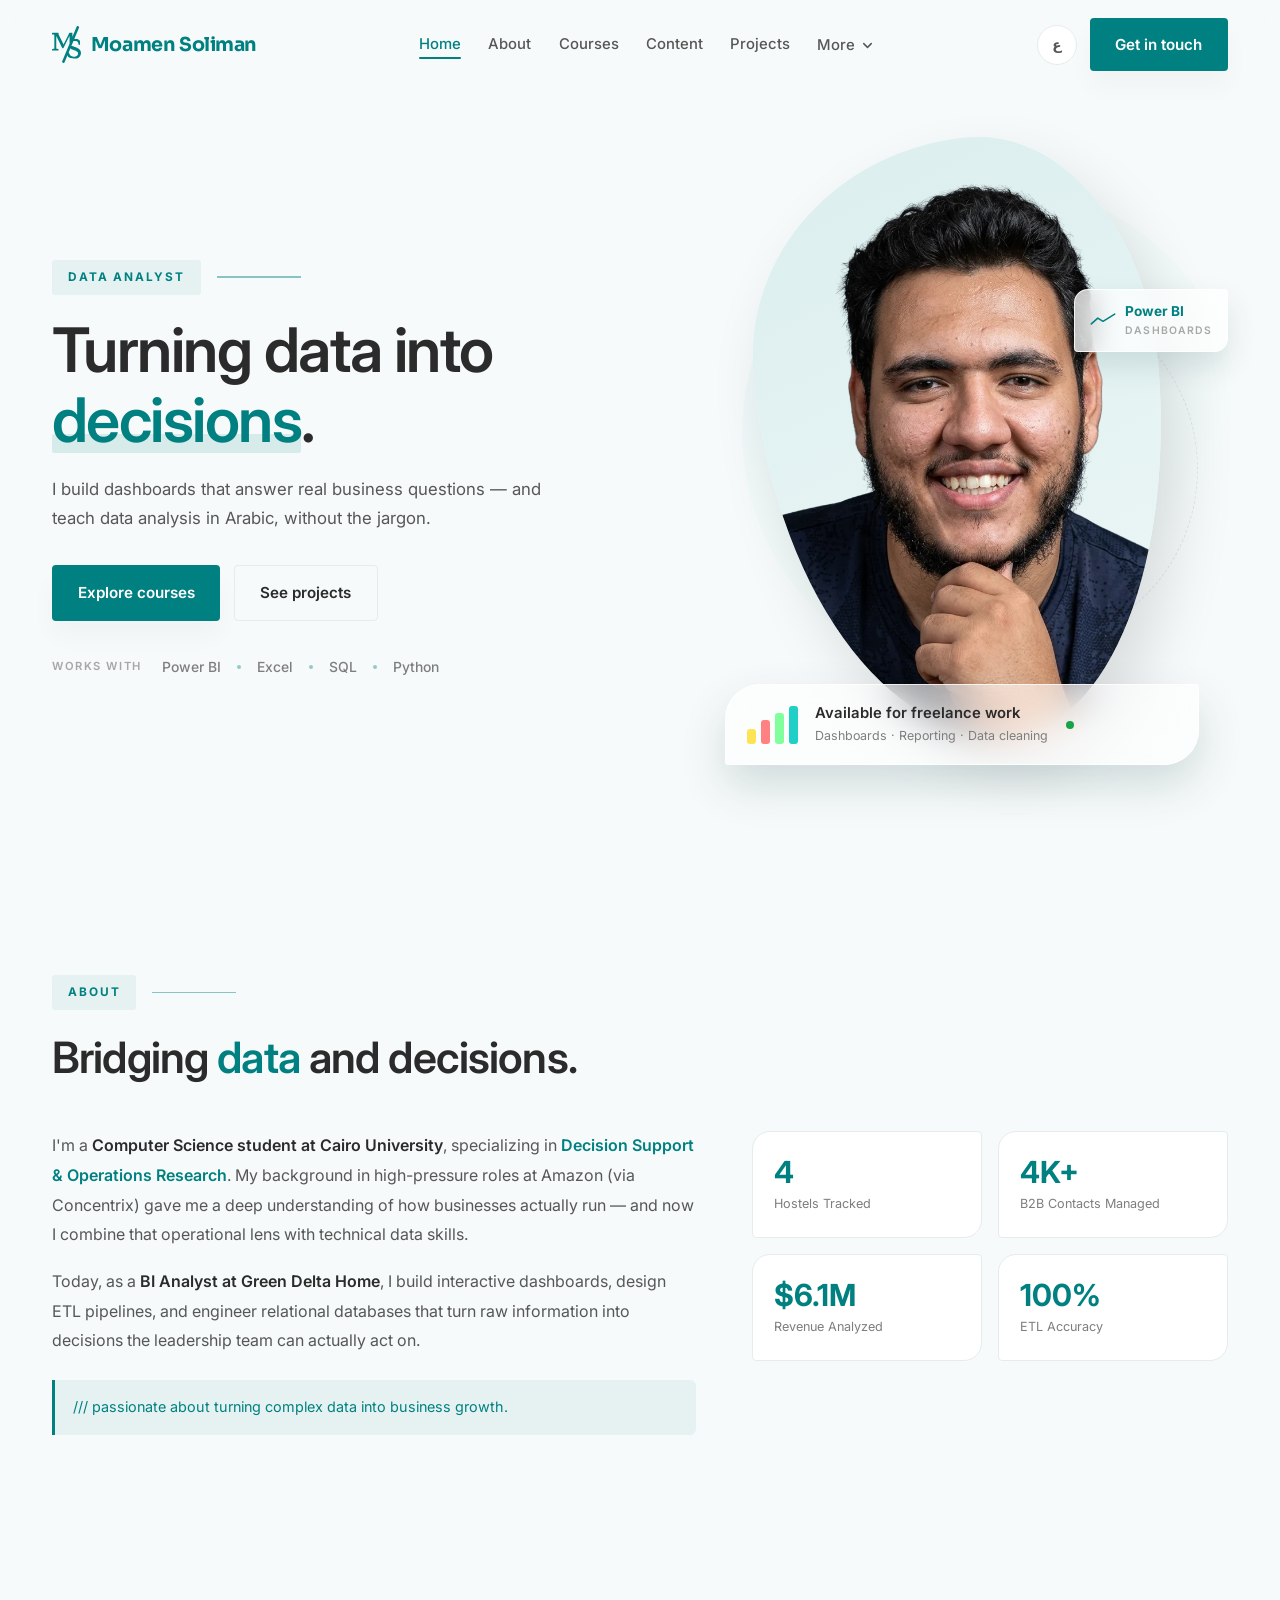
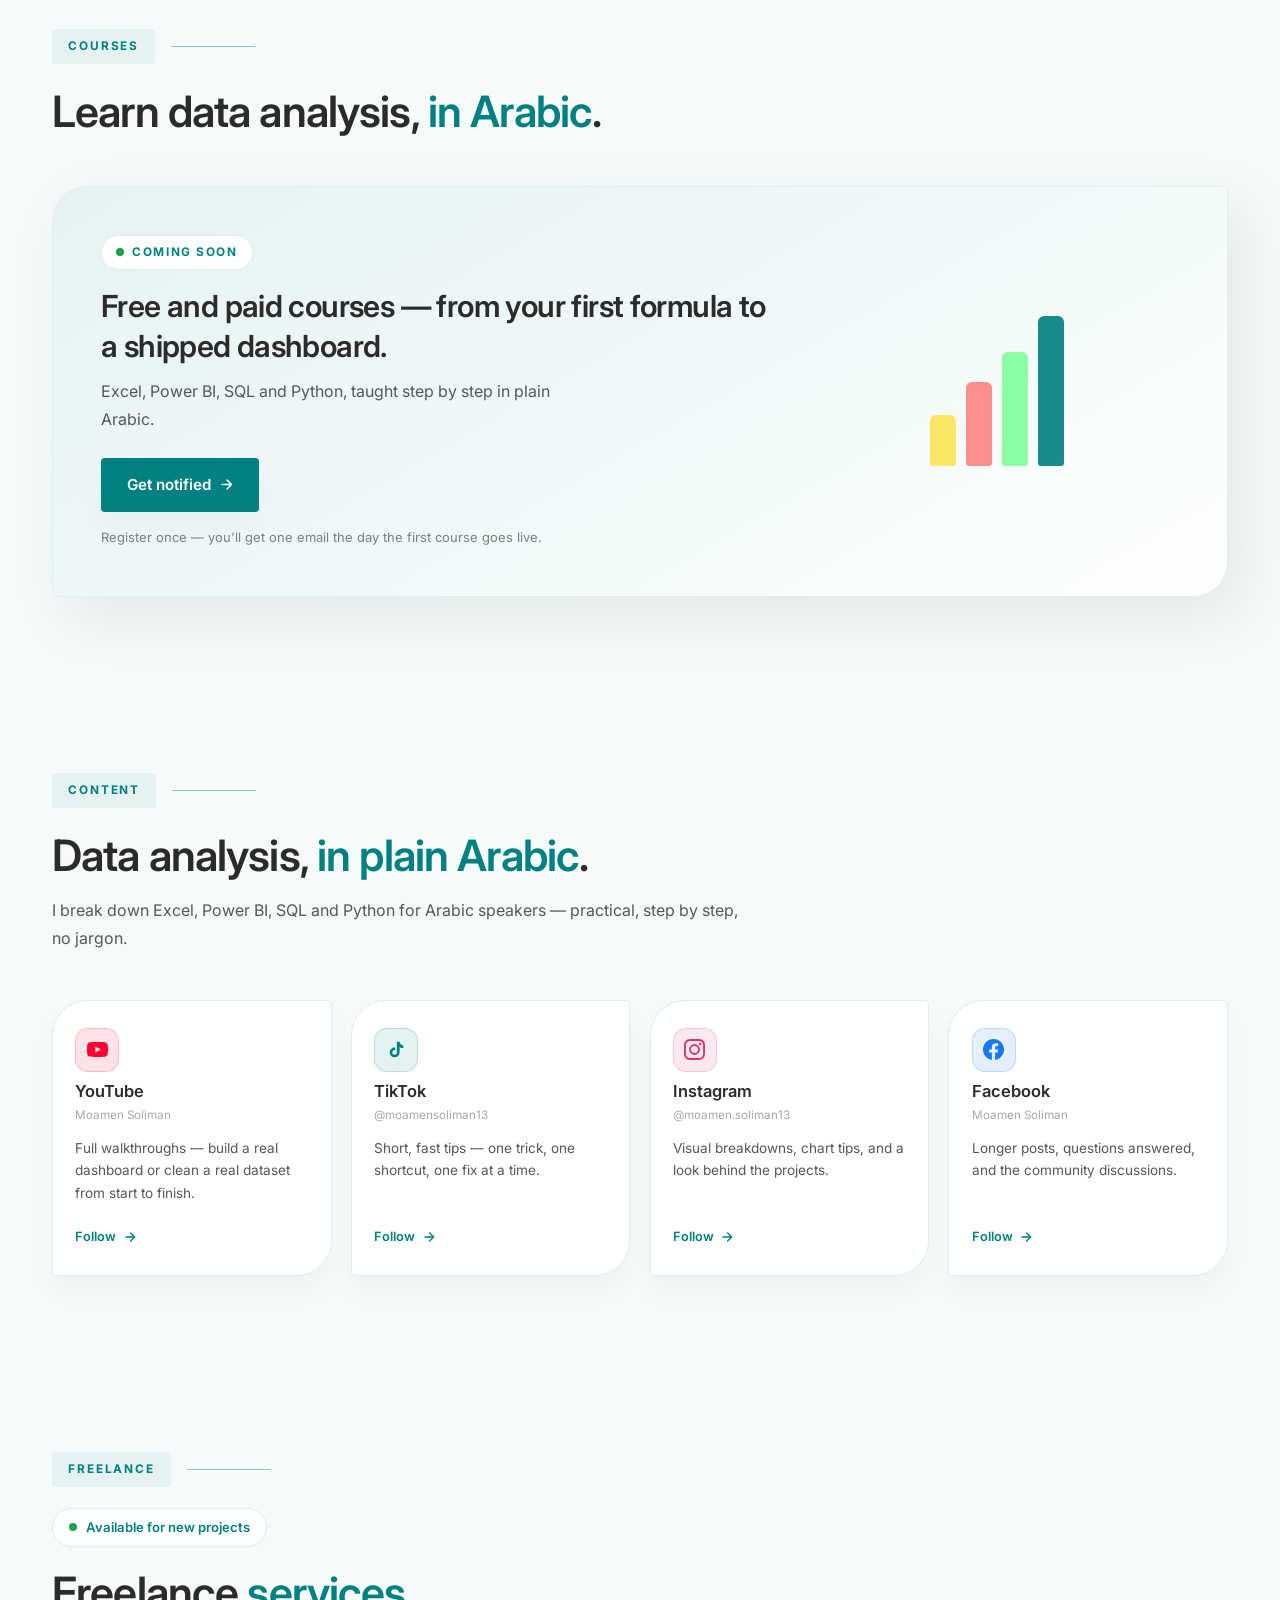
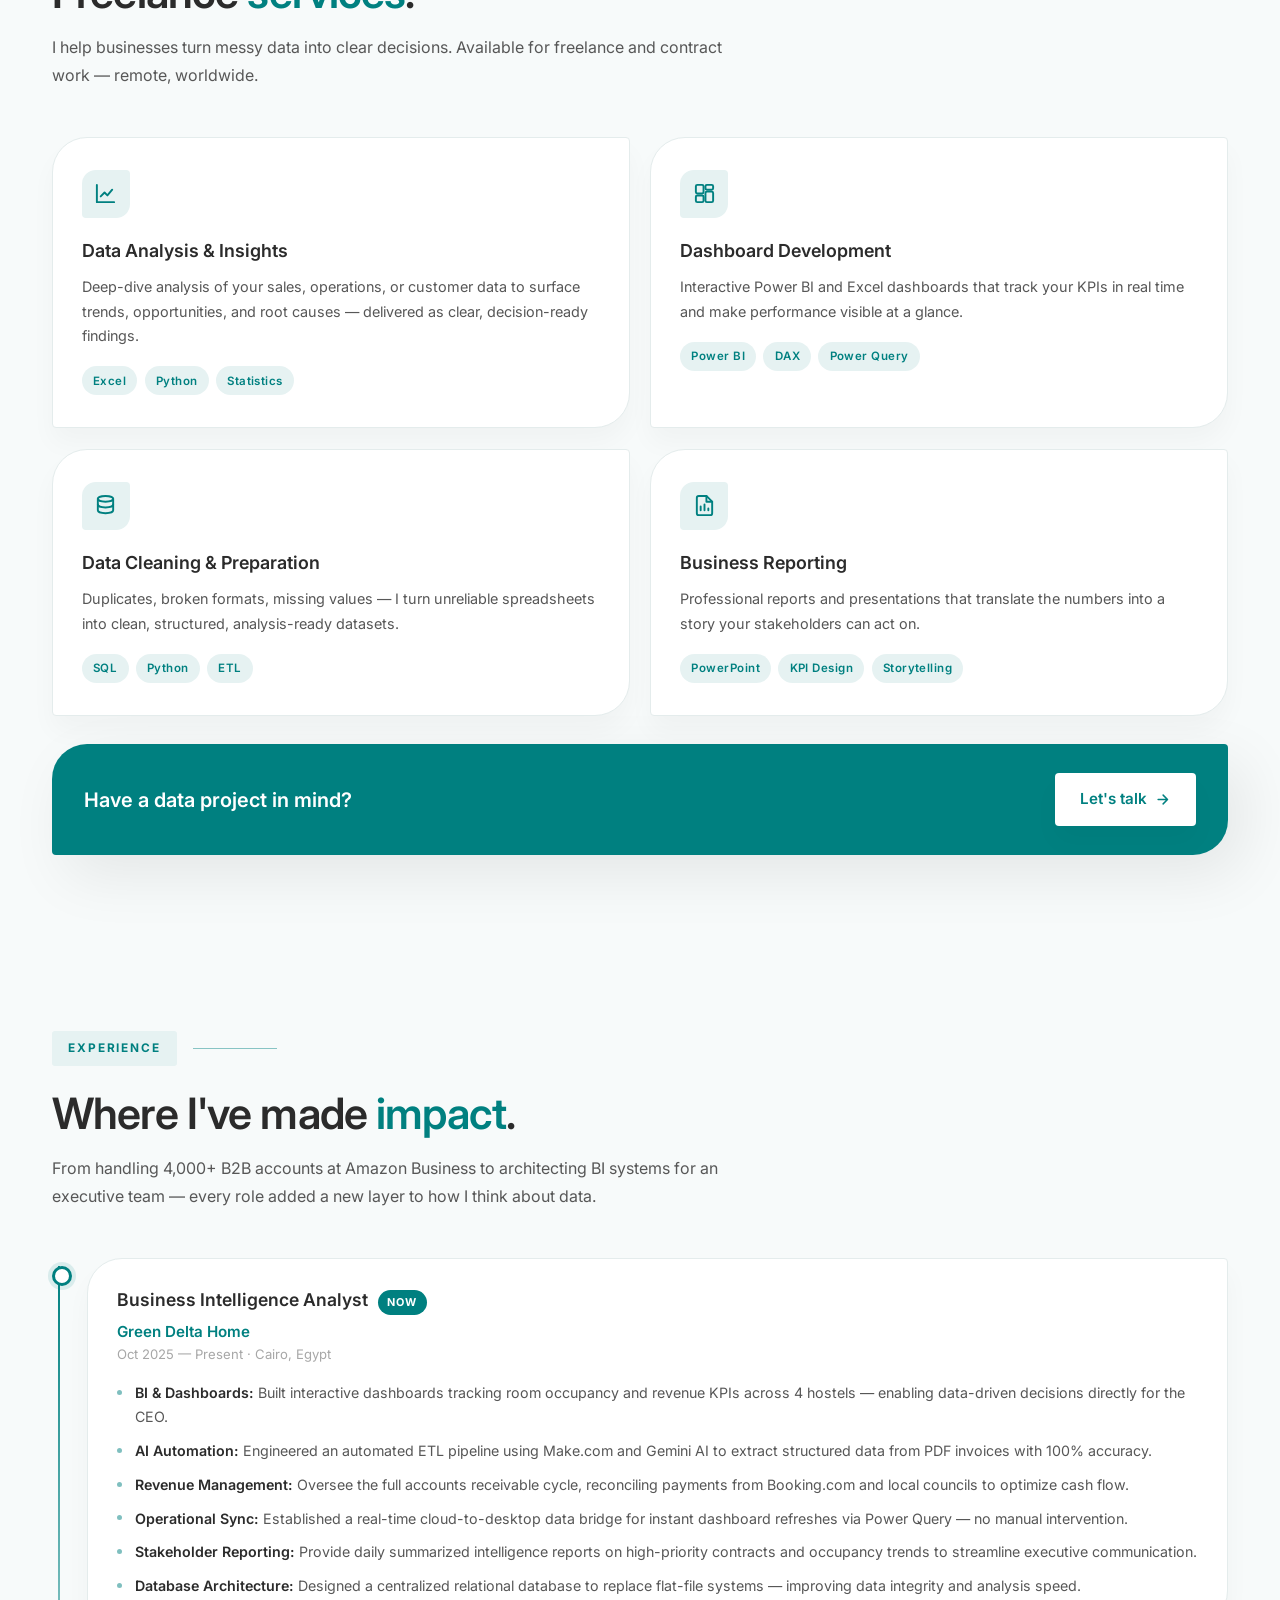
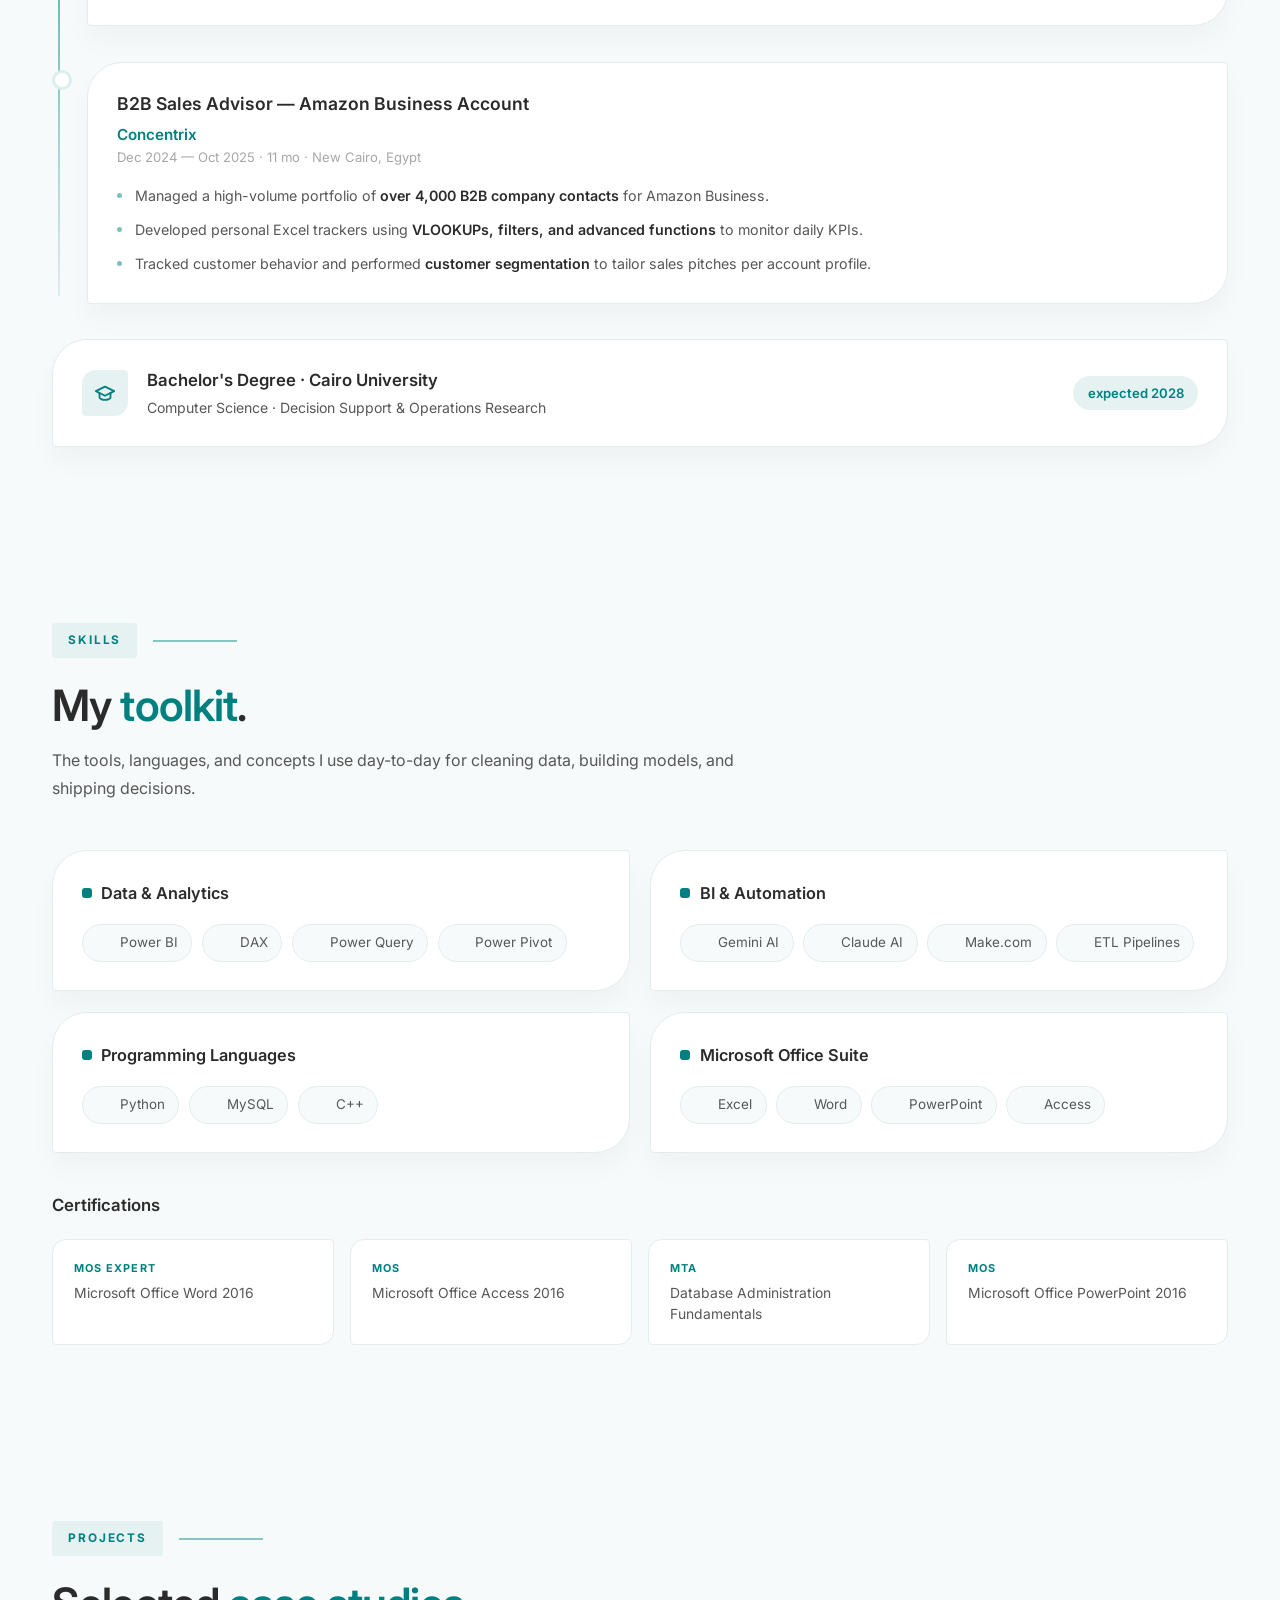
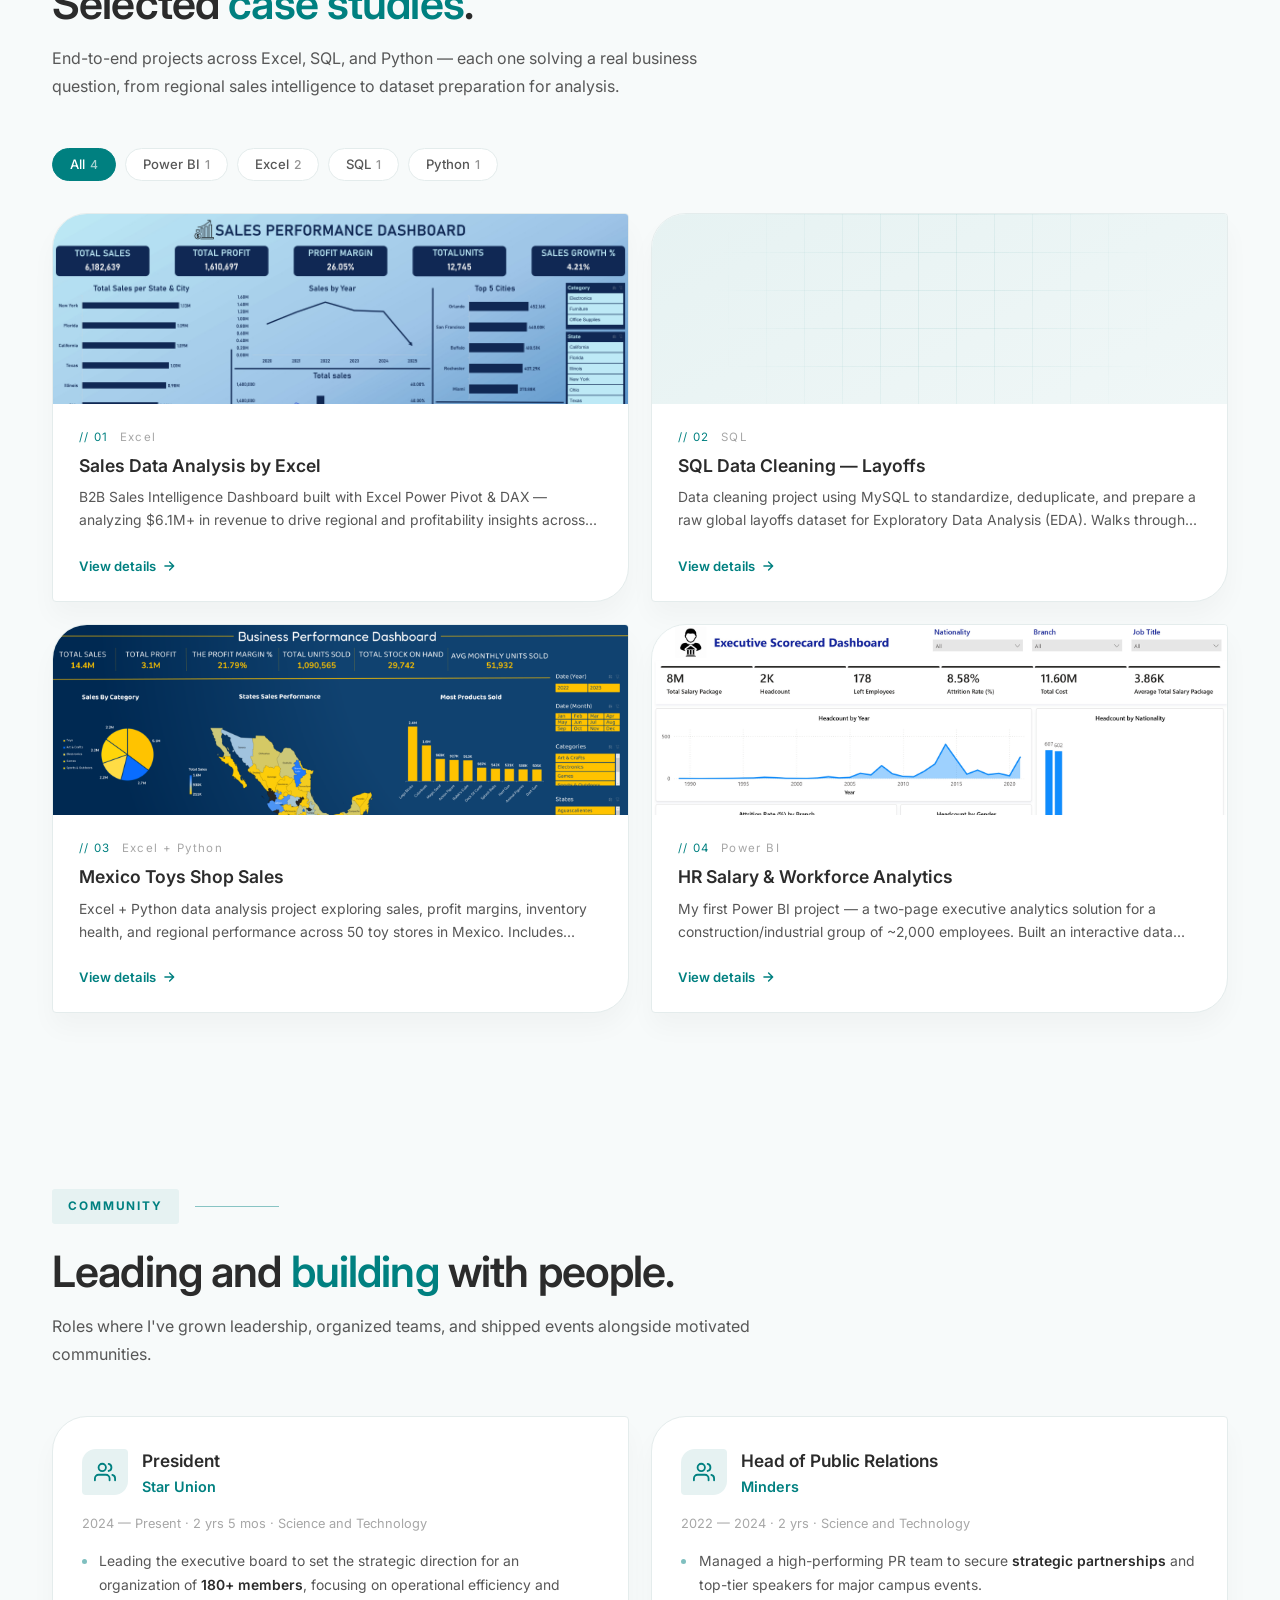
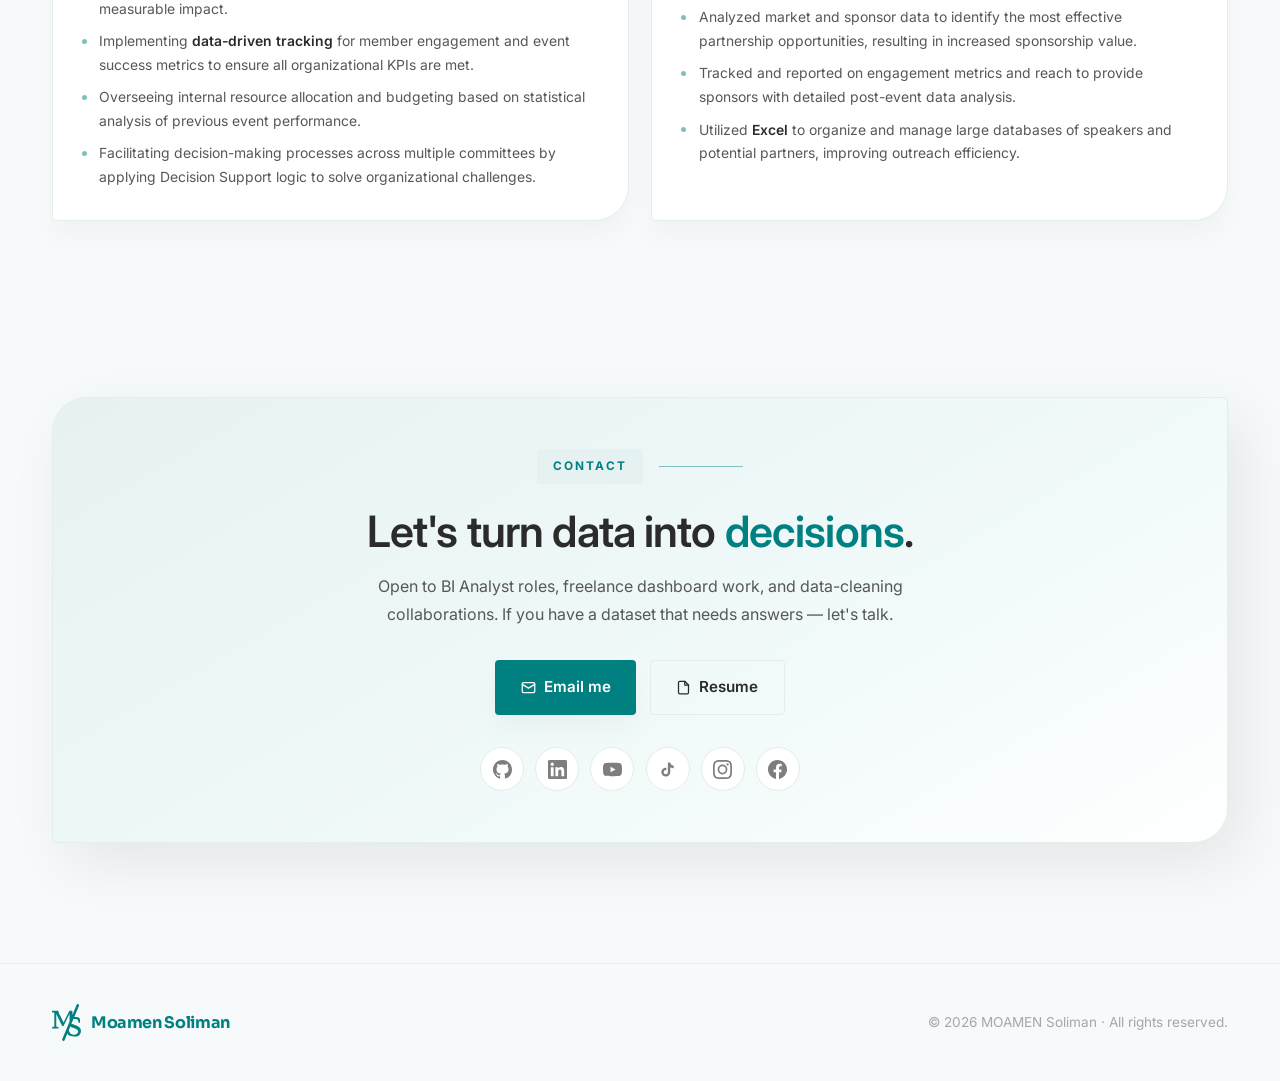
==== commit 00ff5112: "e" ====
--- a/index.html
+++ b/index.html
@@ -5,10 +5,11 @@
 <meta name="viewport" content="width=device-width, initial-scale=1">
 <title>Moamen Soliman — Data Analyst</title>
 <meta name="description" content="BI Analyst and data-analysis content creator. Dashboards, reporting and data cleaning — plus courses in Arabic.">
-<link rel="icon" href="assets/logo.png">
+<link rel="icon" type="image/svg+xml" href="assets/Logo.svg">
+<link rel="alternate icon" href="assets/logo.png">
 <link rel="preconnect" href="https://fonts.googleapis.com">
 <link rel="preconnect" href="https://fonts.gstatic.com" crossorigin>
-<link href="https://fonts.googleapis.com/css2?family=Inter:wght@400;500;600;700&family=Cairo:wght@400;600;700&display=swap" rel="stylesheet">
+<link href="https://fonts.googleapis.com/css2?family=Inter:wght@400;500;600;700&family=Sora:wght@600;700&family=Cairo:wght@400;600;700&display=swap" rel="stylesheet">
 <script>
   /* language before paint — Arabic for Arabic browsers, else English.
      A saved choice always wins. */
@@ -114,13 +115,17 @@
   }
   .topbar.stuck{border-color:var(--line);box-shadow:0 6px 24px rgba(0,60,60,.05)}
   .nav{padding:1.15rem 0;display:flex;align-items:center;justify-content:space-between;gap:1.5rem}
-  .brand{display:flex;align-items:center;gap:.6rem;text-decoration:none;color:var(--ink);
-    font-family:var(--display);font-weight:700;font-size:1.22rem;letter-spacing:-.02em;flex-shrink:0}
-  .brand .mark{width:34px;height:34px;border-radius:10px 3px 10px 3px;background:var(--teal);
-    display:grid;place-items:center;flex-shrink:0}
-  [dir="rtl"] .brand .mark{border-radius:3px 10px 3px 10px}
-  .brand .mark svg{width:18px;height:18px}
-  .brand b{color:var(--teal);font-weight:700}
+  /* wordmark: MS monogram + name, one teal, Sora for a modern signature */
+  .brand{
+    display:flex;align-items:center;gap:.62rem;text-decoration:none;flex-shrink:0;
+    font-family:'Sora',var(--display);font-weight:700;font-size:1.2rem;
+    letter-spacing:-.022em;line-height:1;color:var(--teal);white-space:nowrap;
+    transition:color .22s;
+  }
+  html[lang="ar"] .brand{font-family:'Cairo',sans-serif;letter-spacing:normal}
+  .brand .mark{width:29px;height:37px;flex-shrink:0;display:grid;place-items:center}
+  .brand .mark svg{width:100%;height:100%;display:block}
+  .brand:hover{color:var(--teal-600)}
   .nav-links{display:flex;align-items:center;gap:1.7rem;list-style:none}
   .nav-links > li > a,.more-btn{
     font-family:var(--body);font-size:.93rem;font-weight:500;color:var(--ink-2);
@@ -552,7 +557,7 @@
 
   /* ── icons ── */
   var ICONS = {
-    logo:'<svg viewBox="0 0 24 24" fill="none" stroke="#fff" stroke-width="2.2" stroke-linecap="round"><path d="M4 19V10M10 19V5M16 19v-6M22 19H2"/></svg>',
+    logo:'<svg viewBox="0 0 180 228" role="img" aria-label="MS"><path fill="currentColor" d="M 0 44.8 A 3.2 3.2 0 0 1 3.2 41.6 L 13 41 L 38 41 A 3 3 0 0 1 41 44 L 41 52 L 71.75 113.5 L 108 41 L 118.5 41 L 71.23 135.54 A 4.45 4.45 0 0 1 63.27 135.54 L 26.5 62 L 26.5 136.5 C 26.5 139.2 28 141 30.5 141 L 37.8 141.4 A 3.2 3.2 0 0 1 41 144.6 L 41 148.2 A 3.2 3.2 0 0 1 37.8 151.4 L 13 152 L 3.2 151.4 A 3.2 3.2 0 0 1 0 148.2 L 0 144.6 A 3.2 3.2 0 0 1 3.2 141.4 L 11.5 141 C 13.4 141 14.5 139.4 14.5 136.5 L 14.5 56.5 C 14.5 53.6 13.4 52 11.5 52 L 3.2 51.6 A 3.2 3.2 0 0 1 0 48.4 Z M 109 41 L 126.5 41 L 126.5 64 C 126.5 73 133 80 145 80 C 160 80 172 83.5 174 95 L 174 110.5 C 174 114.5 172 116.5 168.8 116.5 C 165.6 116.5 164 114.5 164 111 C 164 102.5 160.5 95.5 150.5 92.5 L 131 92.5 C 127.5 92.5 126 94.5 126 98 C 126 108 119.5 112 119.5 122 C 128 124 166.3 135.8 174 147.5 A 35 35 0 0 1 145 201.5 C 135 201.5 118 199.5 106 194.5 C 99.5 191 97 188.5 97 183 L 97 172 L 103 158 C 105 167 108 176 114 182 C 120 188 133 189.9 141.5 189.9 A 20.4 20.4 0 0 0 161.7 167 C 160.8 160 142 149 124 145 C 116 141.5 109 132 109 118 L 109 41 Z M 152.82 4.28 A 8 8 0 0 1 167.58 10.48 L 78.08 223.7 A 8 8 0 0 1 63.32 217.5 Z"/></svg>',
     chevD:'<svg viewBox="0 0 24 24" fill="none" stroke="currentColor" stroke-width="2.4" stroke-linecap="round" stroke-linejoin="round"><path d="m6 9 6 6 6-6"/></svg>',
     arrow:'<svg viewBox="0 0 24 24" fill="none" stroke="currentColor" stroke-width="2.4" stroke-linecap="round" stroke-linejoin="round"><path d="M5 12h14M13 5l7 7-7 7"/></svg>',
     out:'<svg viewBox="0 0 24 24" fill="none" stroke="currentColor" stroke-width="2.4" stroke-linecap="round" stroke-linejoin="round"><path d="M7 17 17 7M8 7h9v9"/></svg>',
@@ -608,6 +613,11 @@
 
   var LANG = document.documentElement.lang === "ar" ? "ar" : "en";
   function t(k){ var d=UI[LANG]||UI.en; return d[k]!==undefined?d[k]:(UI.en[k]||k); }
+  /* "MOAMEN" -> "Moamen"; Arabic is caseless so it passes through unchanged */
+  function titleCase(s){
+    return String(s==null?"":s).toLowerCase()
+      .replace(/(^|[\s\-'])([\S])/g, function(_,a,b){ return a + b.toUpperCase(); });
+  }
   function esc(s){ return String(s==null?"":s)
     .replace(/&/g,"&amp;").replace(/</g,"&lt;").replace(/>/g,"&gt;").replace(/"/g,"&quot;"); }
   function inline(h){ return h?String(h)
@@ -643,8 +653,9 @@
   function renderNav(d){
     var p=d.profile||{}, n=UI[LANG].nav;
     document.getElementById("nav").innerHTML =
-      '<a class="brand" href="#home"><span class="mark">'+ICONS.logo+'</span>'+
-        esc(p.firstName||"")+' <b>'+esc(p.lastName||"")+'</b></a>'+
+      '<a class="brand" href="#home">'+
+        '<span class="mark">'+ICONS.logo+'</span>'+
+        '<span>'+esc(titleCase(p.firstName))+' '+esc(titleCase(p.lastName))+'</span></a>'+
       '<ul class="nav-links" id="navLinks">'+
         PRIMARY.map(function(id){
           return '<li><a href="#'+id+'" data-sec="'+id+'">'+esc(n[id])+'</a></li>'; }).join("")+
@@ -896,8 +907,9 @@
   function renderFooter(d){
     var p=d.profile||{}, f=d.footer||{};
     document.getElementById("footer").innerHTML='<div class="container"><div class="foot">'+
-      '<a class="brand" href="#home"><span class="mark">'+ICONS.logo+'</span>'+
-        esc(p.firstName||"")+' <b>'+esc(p.lastName||"")+'</b></a>'+
+      '<a class="brand" href="#home">'+
+        '<span class="mark">'+ICONS.logo+'</span>'+
+        '<span>'+esc(titleCase(p.firstName))+' '+esc(titleCase(p.lastName))+'</span></a>'+
       '<p>© '+new Date().getFullYear()+' '+esc((p.firstName||"")+" "+(p.lastName||""))+' · '+esc(t("rights"))+'</p>'+
       '</div></div>';
   }
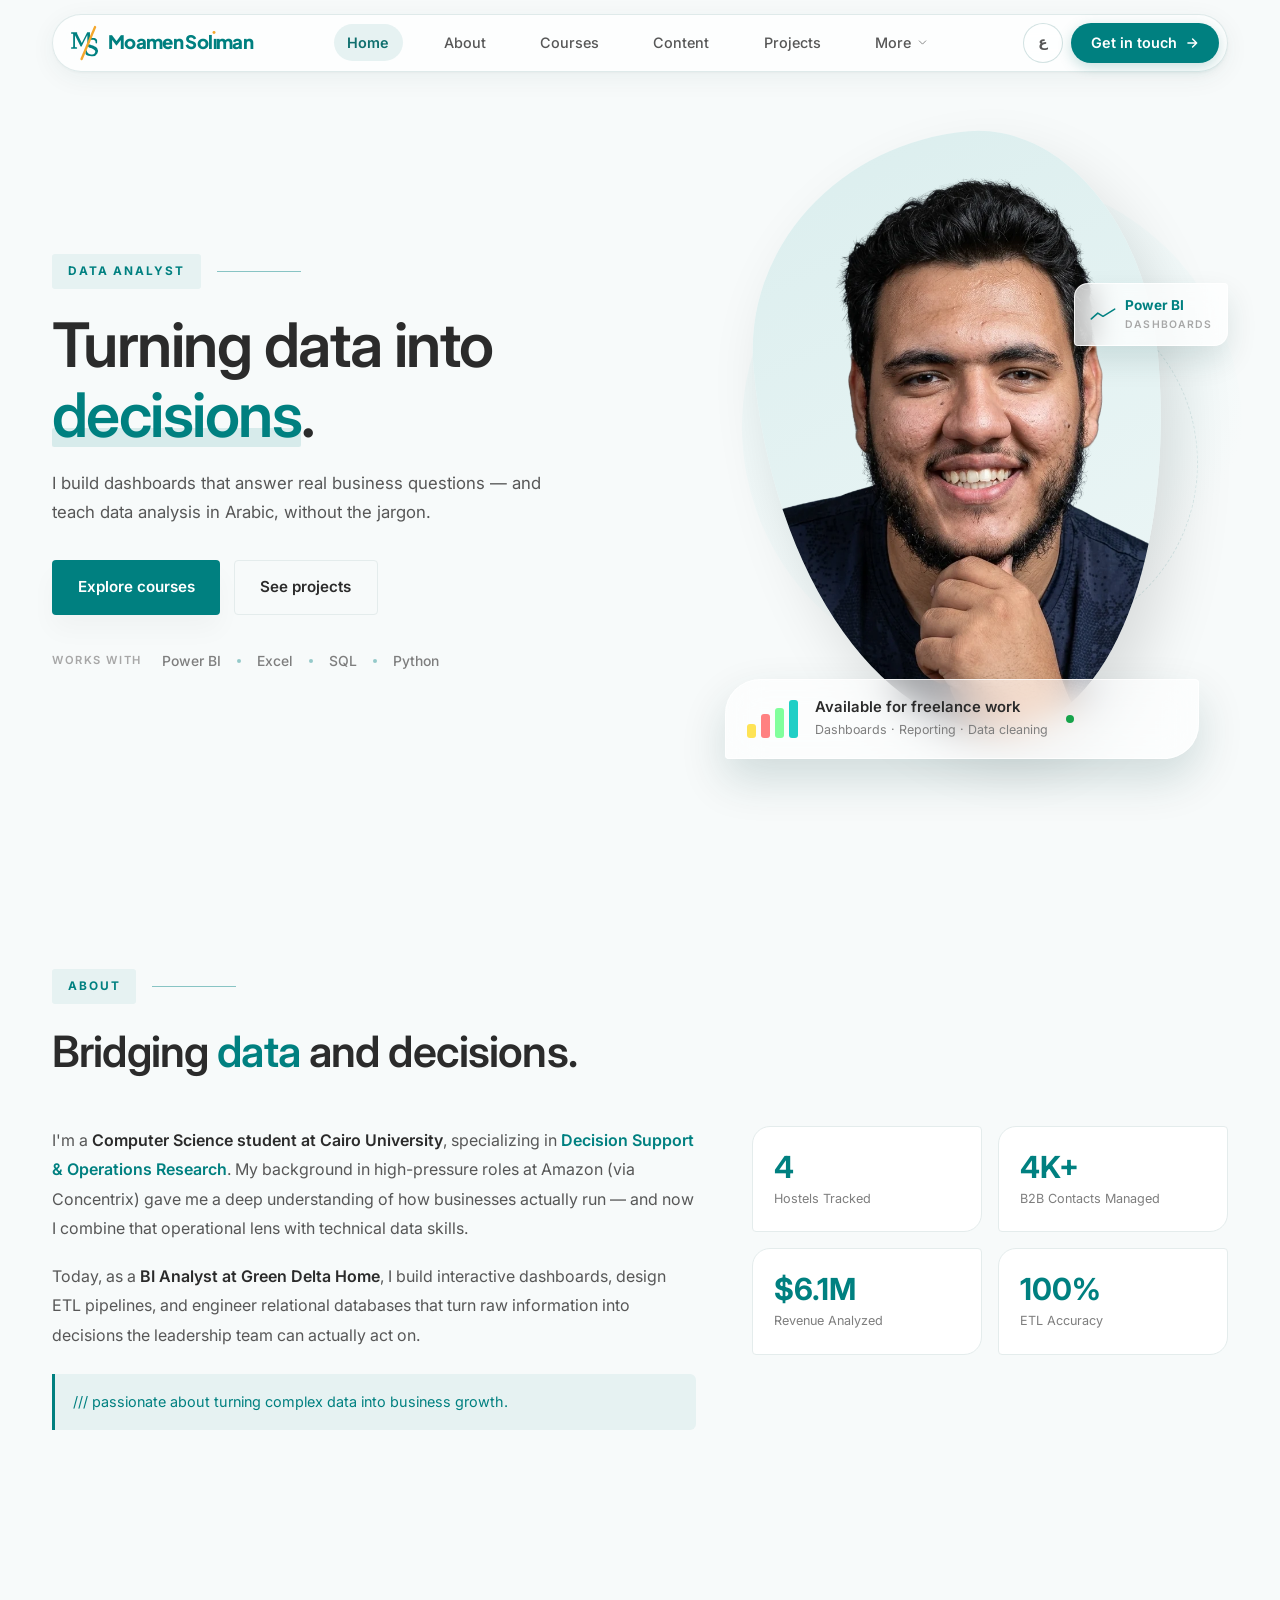
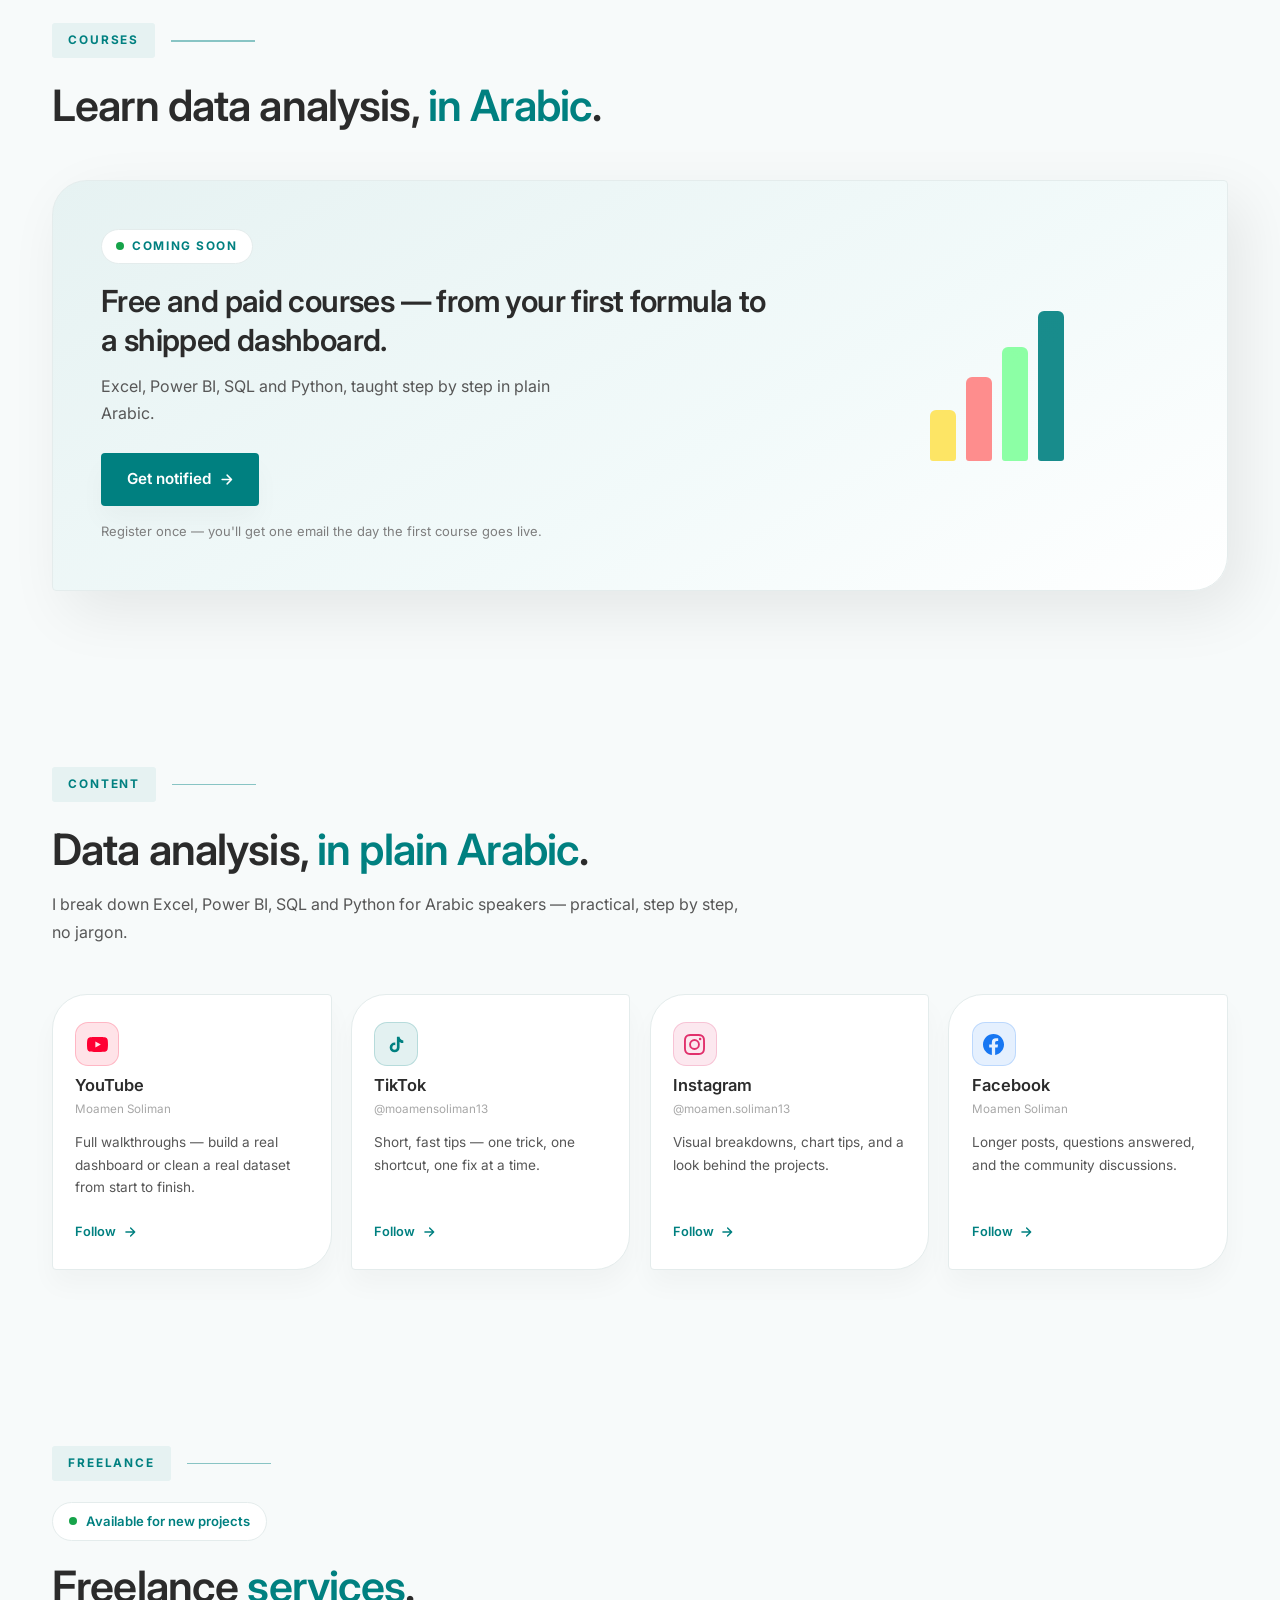
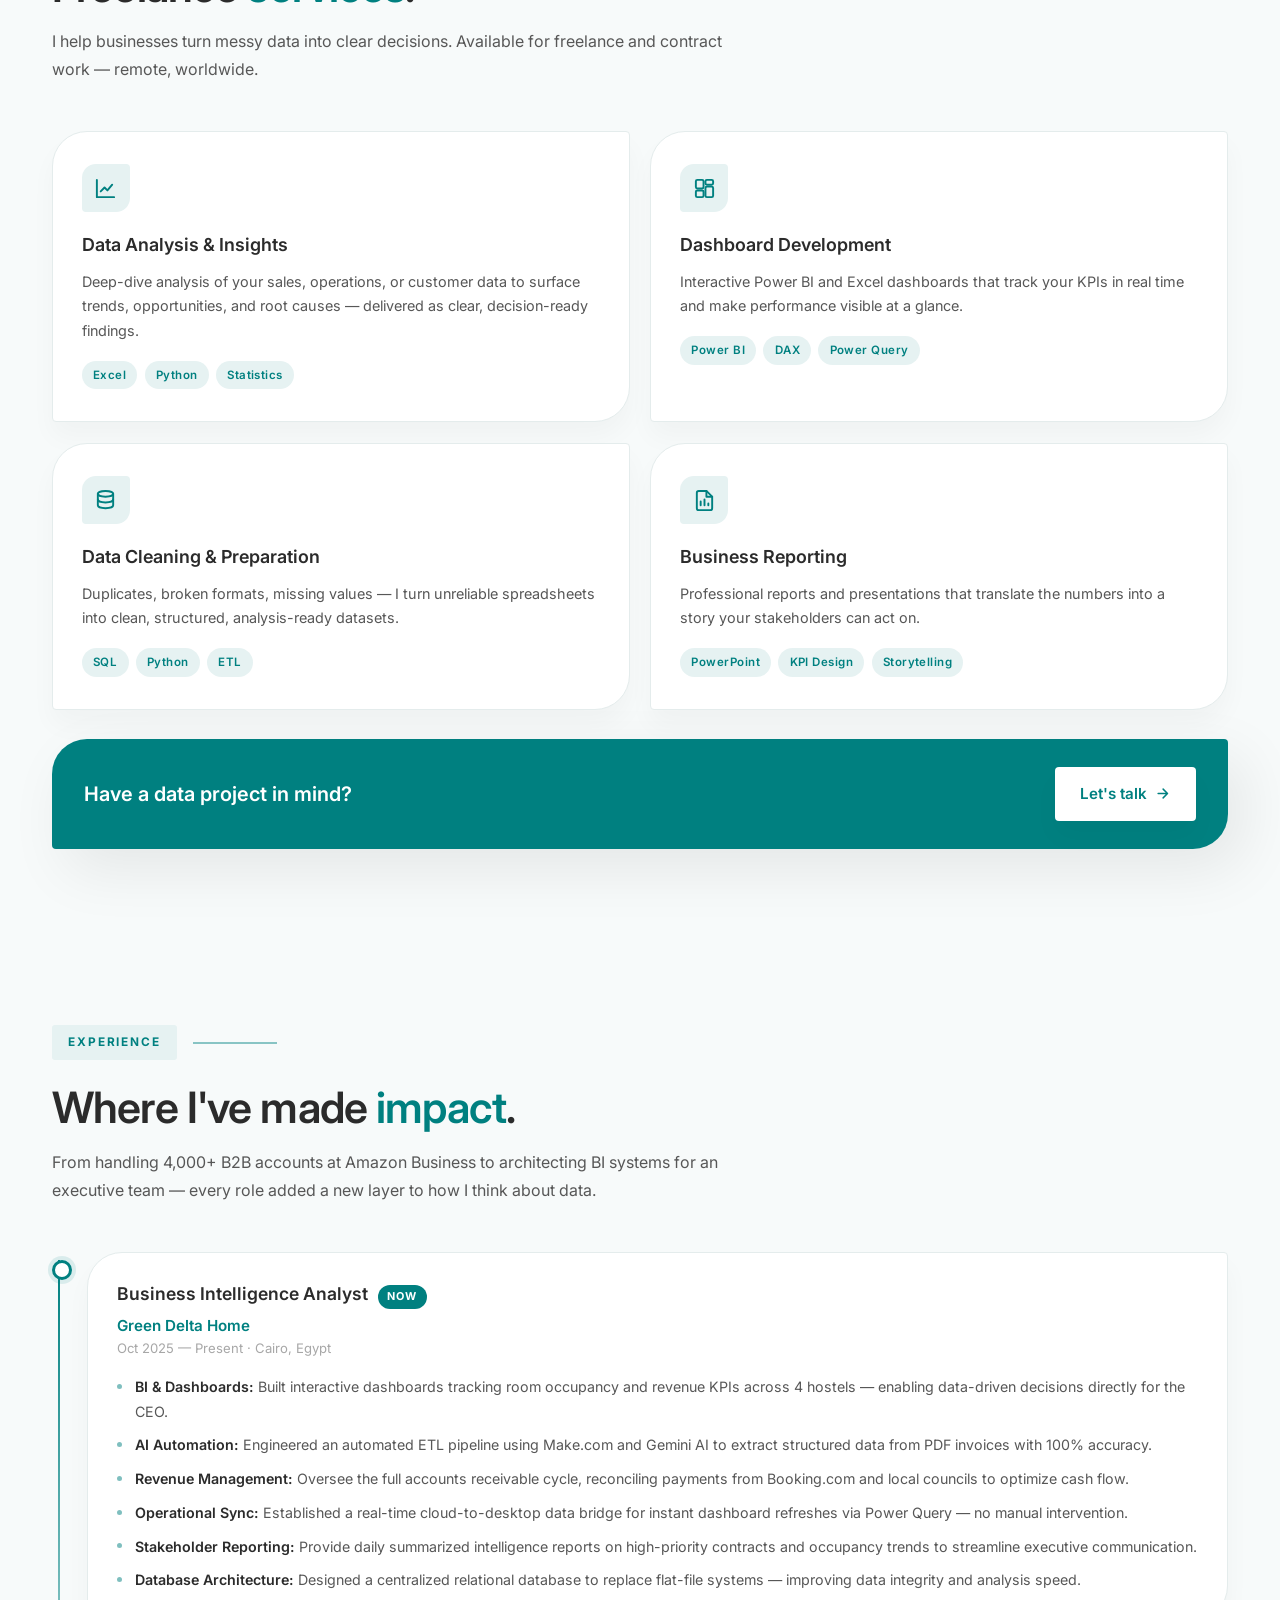
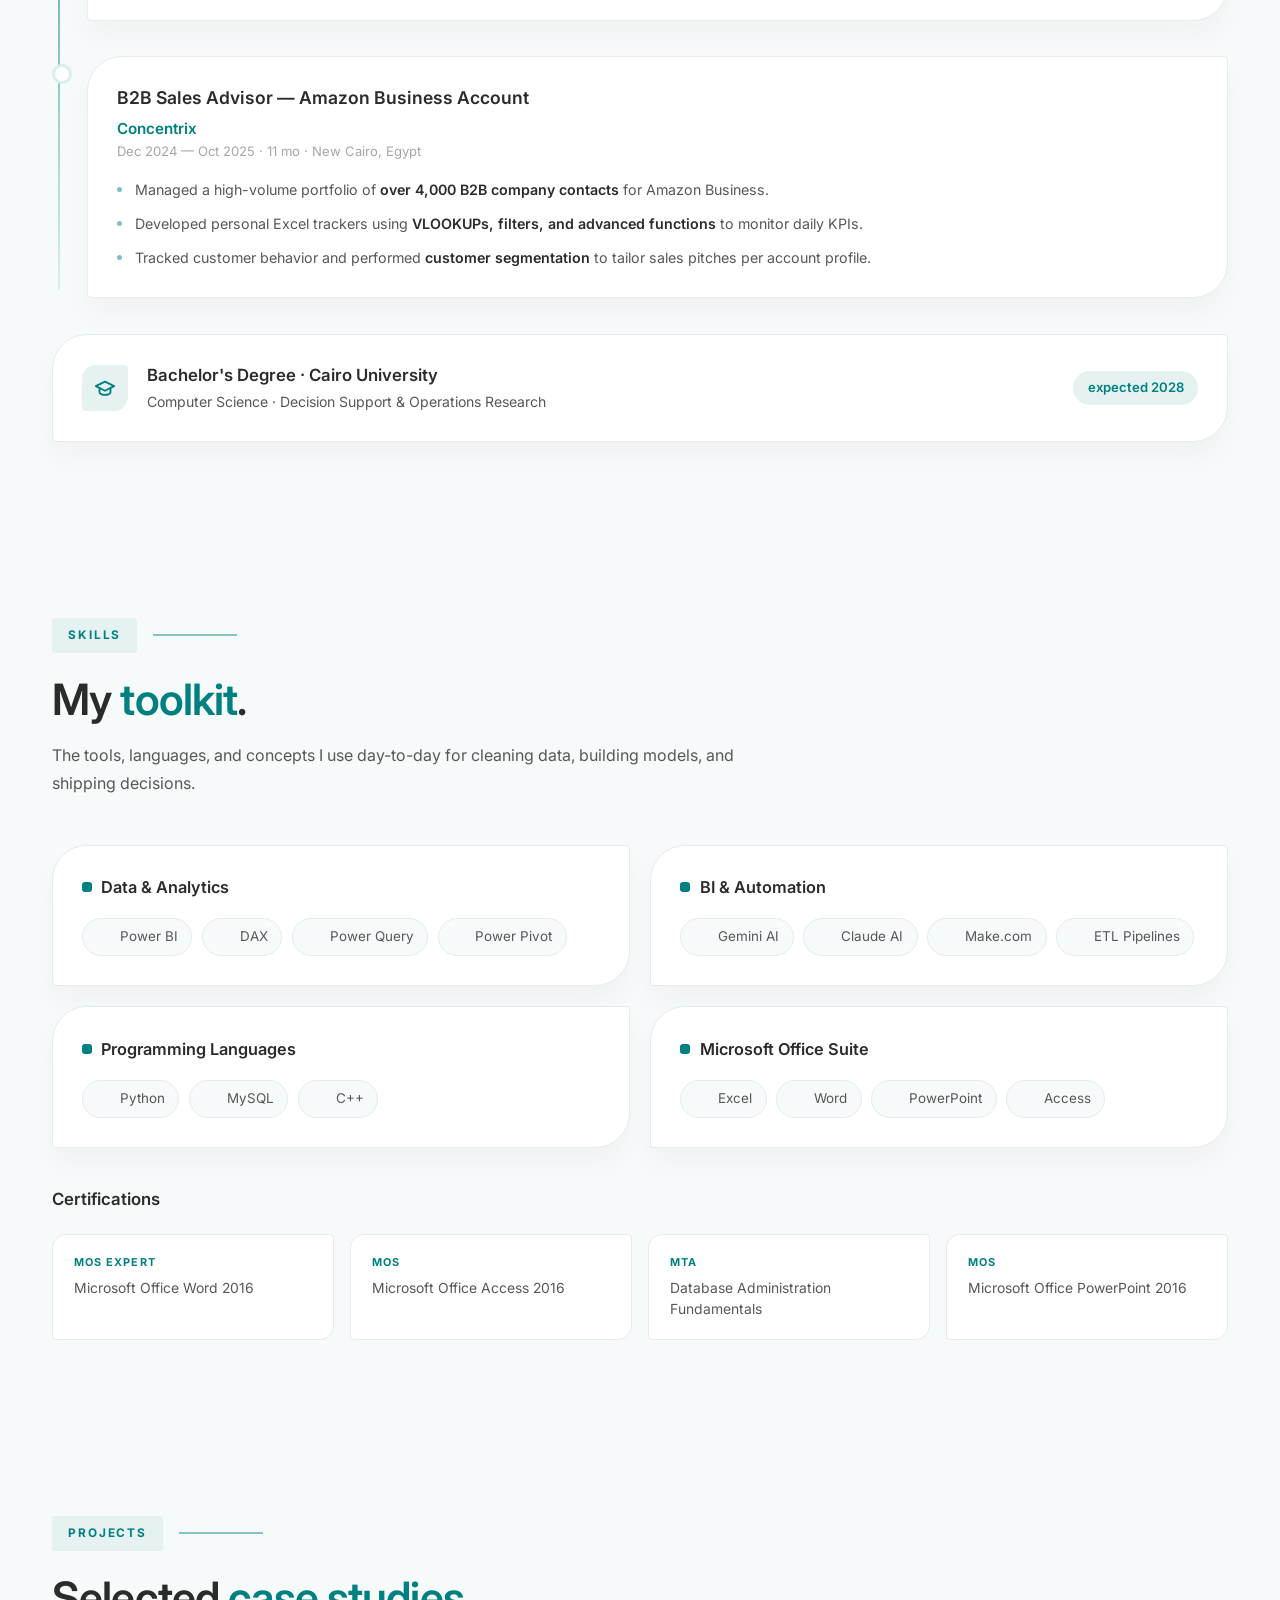
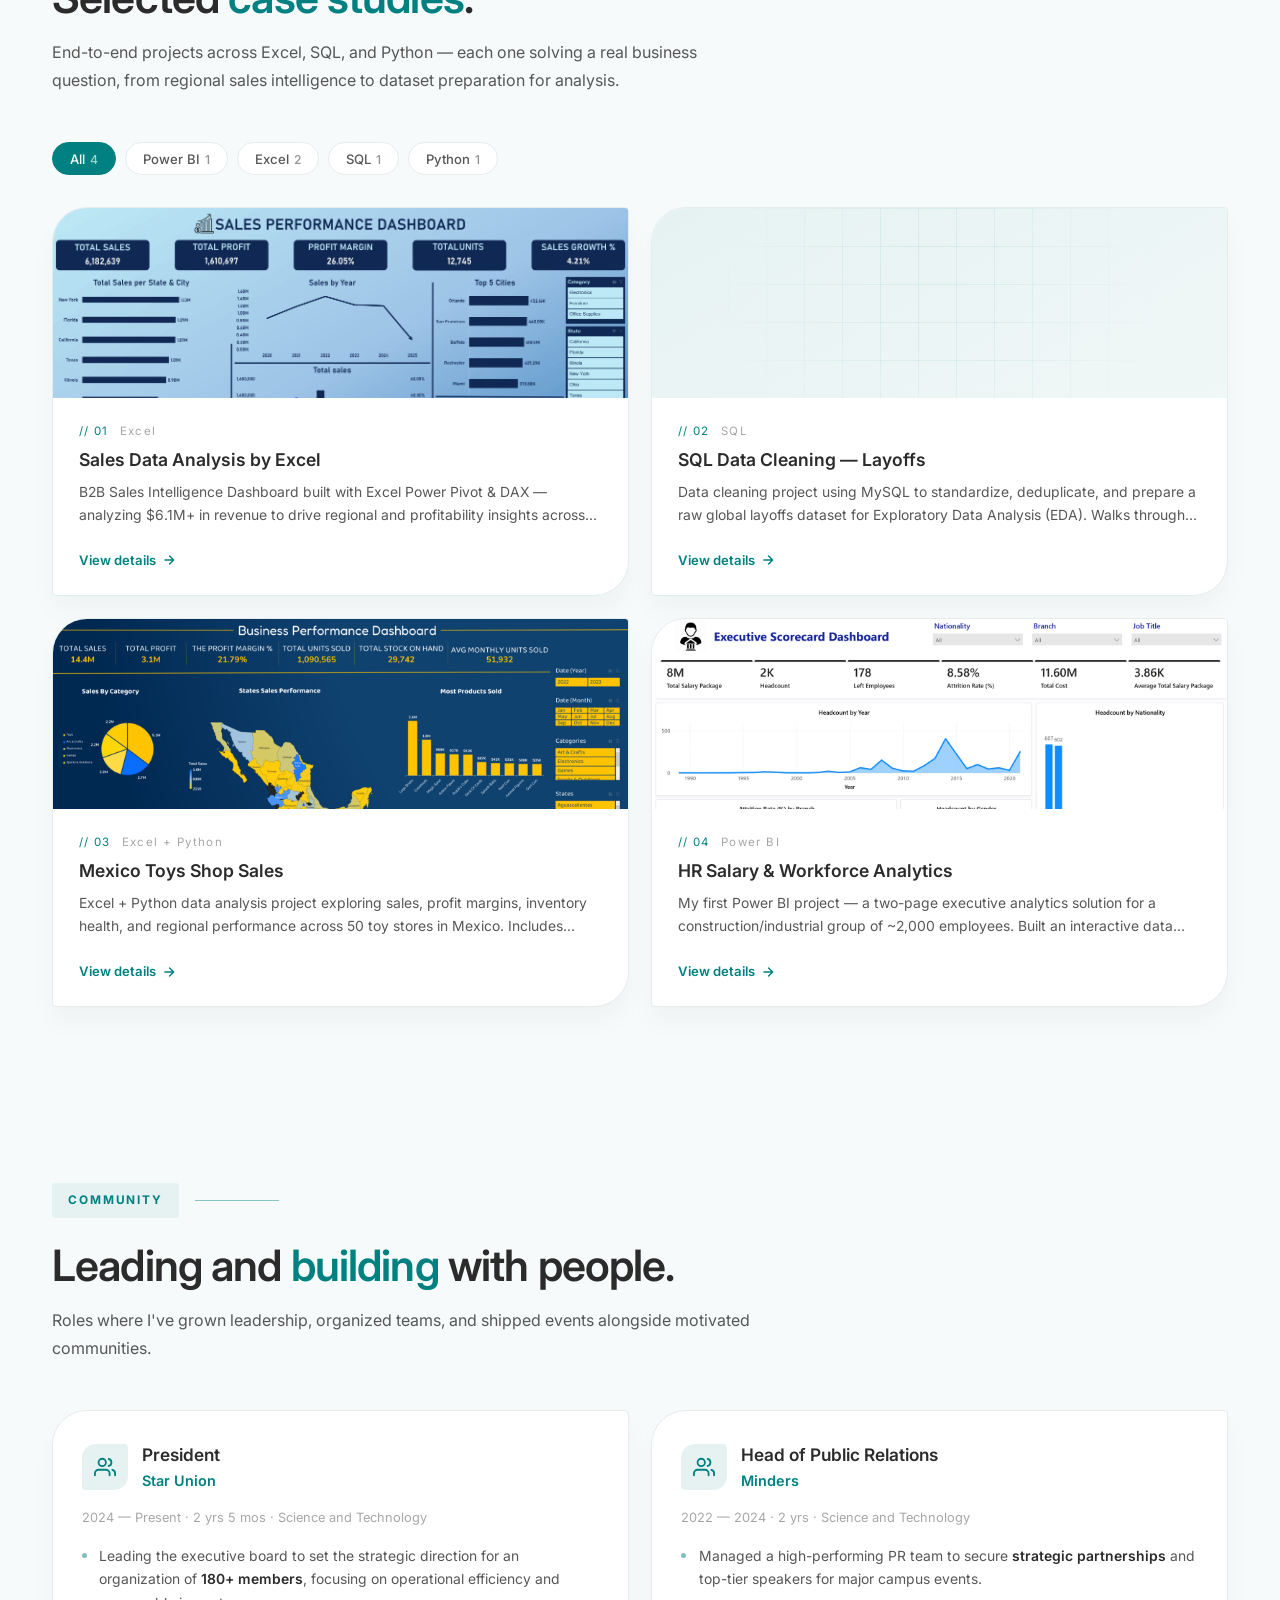
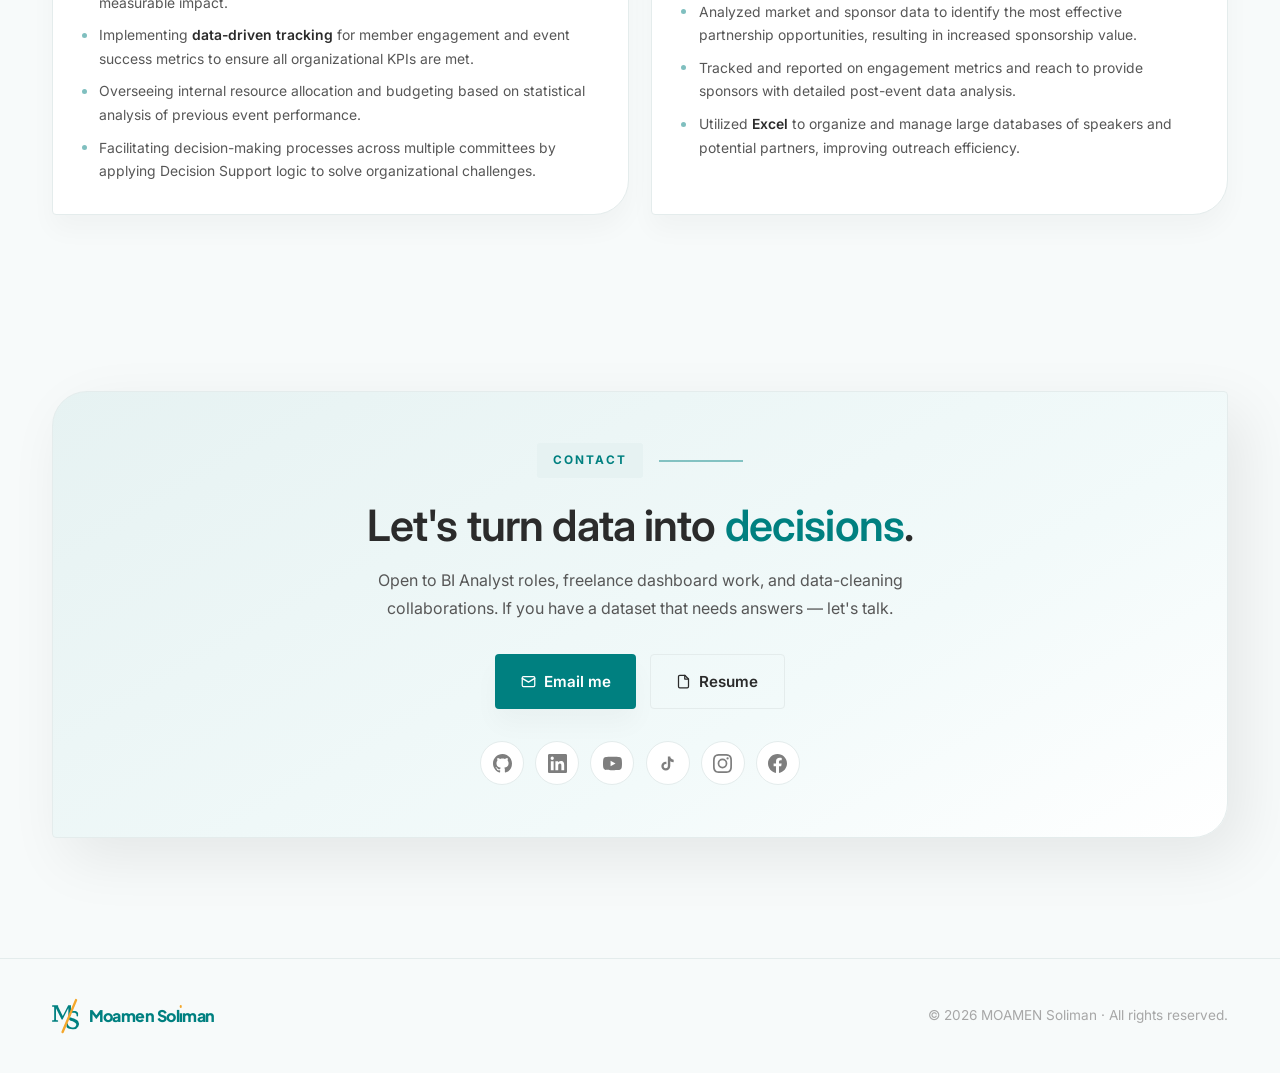
==== commit 99c81ea2: "e" ====
--- a/index.html
+++ b/index.html
@@ -9,7 +9,7 @@
 <link rel="alternate icon" href="assets/logo.png">
 <link rel="preconnect" href="https://fonts.googleapis.com">
 <link rel="preconnect" href="https://fonts.gstatic.com" crossorigin>
-<link href="https://fonts.googleapis.com/css2?family=Inter:wght@400;500;600;700&family=Sora:wght@600;700&family=Cairo:wght@400;600;700&display=swap" rel="stylesheet">
+<link href="https://fonts.googleapis.com/css2?family=Inter:wght@400;500;600;700&family=Plus+Jakarta+Sans:wght@600;700;800&family=Cairo:wght@400;600;700&display=swap" rel="stylesheet">
 <script>
   /* language before paint — Arabic for Arabic browsers, else English.
      A saved choice always wins. */
@@ -27,6 +27,8 @@
     --teal-600:#00706f;
     --teal-tint:#e6f2f2;
     --teal-soft:#dbeeee;
+    --accent:#f4a72c;          /* monogram rule + the dot on the i */
+    --accent-deep:#d98c12;
     --ink:#2b2b2b;
     --ink-2:#575757;
     --ink-3:#7e7e7e;
@@ -108,34 +110,62 @@
   .reveal.in{opacity:1;transform:none}
 
   /* ── nav ── */
-  .topbar{
-    position:sticky;top:0;z-index:80;background:rgba(247,250,250,.86);
-    backdrop-filter:blur(14px);-webkit-backdrop-filter:blur(14px);
-    border-bottom:1px solid transparent;transition:border-color .3s,box-shadow .3s;
-  }
-  .topbar.stuck{border-color:var(--line);box-shadow:0 6px 24px rgba(0,60,60,.05)}
-  .nav{padding:1.15rem 0;display:flex;align-items:center;justify-content:space-between;gap:1.5rem}
-  /* wordmark: MS monogram + name, one teal, Sora for a modern signature */
+  /* floating island: the bar detaches from the top edge and rides above content */
+  .topbar{position:sticky;top:0;z-index:80;background:transparent;padding:.85rem 0;pointer-events:none}
+  .topbar .container{pointer-events:none}
+  .nav{
+    pointer-events:auto;
+    display:flex;align-items:center;justify-content:space-between;gap:1.4rem;
+    padding:.5rem .5rem .5rem 1.15rem;
+    border-radius:999px;
+    background:rgba(255,255,255,.75);
+    backdrop-filter:blur(16px) saturate(165%);
+    -webkit-backdrop-filter:blur(16px) saturate(165%);
+    border:1px solid rgba(203,221,221,.6);
+    box-shadow:0 6px 26px rgba(10,60,60,.06), 0 1px 3px rgba(10,60,60,.04);
+    transition:box-shadow .34s ease, background .34s ease, border-radius .3s ease;
+  }
+  .topbar.stuck .nav{
+    background:rgba(255,255,255,.86);
+    box-shadow:0 12px 36px rgba(10,60,60,.11), 0 2px 6px rgba(10,60,60,.05);
+  }
+  /* wordmark: two-tone MS monogram + name in Plus Jakarta Sans, tight tracking */
   .brand{
-    display:flex;align-items:center;gap:.62rem;text-decoration:none;flex-shrink:0;
-    font-family:'Sora',var(--display);font-weight:700;font-size:1.2rem;
-    letter-spacing:-.022em;line-height:1;color:var(--teal);white-space:nowrap;
+    display:flex;align-items:center;gap:.6rem;text-decoration:none;flex-shrink:0;
+    font-family:'Plus Jakarta Sans',var(--display);font-weight:800;font-size:1.16rem;
+    letter-spacing:-.035em;line-height:1;color:var(--teal);white-space:nowrap;
     transition:color .22s;
   }
-  html[lang="ar"] .brand{font-family:'Cairo',sans-serif;letter-spacing:normal}
-  .brand .mark{width:29px;height:37px;flex-shrink:0;display:grid;place-items:center}
-  .brand .mark svg{width:100%;height:100%;display:block}
+  html[lang="ar"] .brand{font-family:'Cairo',sans-serif;letter-spacing:normal;font-weight:700}
+  .brand .mark{width:27px;height:34px;flex-shrink:0;display:grid;place-items:center}
+  .brand .mark svg{width:100%;height:100%;display:block;overflow:visible}
+  .brand .ms-letters{fill:var(--teal);transition:fill .22s}
+  .brand .ms-rule{fill:var(--accent);transition:fill .22s}
   .brand:hover{color:var(--teal-600)}
+  .brand:hover .ms-letters{fill:var(--teal-600)}
+  .brand:hover .ms-rule{fill:var(--accent-deep)}
+  /* dotless i + a coloured dot, matching the monogram rule */
+  .brand .idot{position:relative}
+  .brand .idot i{
+    position:absolute;left:50%;top:.055em;transform:translateX(-50%);
+    width:.16em;height:.16em;border-radius:50%;background:var(--accent);
+    transition:background .22s;
+  }
+  .brand:hover .idot i{background:var(--accent-deep)}
   .nav-links{display:flex;align-items:center;gap:1.7rem;list-style:none}
   .nav-links > li > a,.more-btn{
-    font-family:var(--body);font-size:.93rem;font-weight:500;color:var(--ink-2);
-    text-decoration:none;background:none;border:0;cursor:pointer;padding:0 0 3px;
-    position:relative;transition:color .2s;display:inline-flex;align-items:center;gap:.3rem;
-  }
-  .nav-links > li > a:hover,.more-btn:hover,.nav-links > li > a.active,.more.open .more-btn{color:var(--teal)}
-  .nav-links > li > a.active::after{content:"";position:absolute;inset-inline:0;bottom:0;height:2px;background:var(--teal);border-radius:2px}
+    font-family:var(--body);font-size:.9rem;font-weight:500;color:var(--ink-2);
+    text-decoration:none;background:none;border:0;cursor:pointer;
+    padding:.42rem .85rem;border-radius:999px;
+    transition:color .22s, background .22s;
+    display:inline-flex;align-items:center;gap:.28rem;white-space:nowrap;
+  }
+  .nav-links > li > a:hover,.more-btn:hover,.more.open .more-btn{color:var(--teal);background:rgba(0,128,128,.06)}
+  /* soft capsule instead of an underline */
+  .nav-links > li > a.active{background:var(--teal-tint);color:#0f6f6e;font-weight:600}
   .more{position:relative}
-  .more-btn svg{width:15px;height:15px;transition:transform .25s}
+  .more-btn svg{width:13px;height:13px;stroke-width:1.7;opacity:.75;transition:transform .25s,opacity .22s}
+  .more-btn:hover svg,.more.open .more-btn svg{opacity:1}
   .more.open .more-btn svg{transform:rotate(180deg)}
   .dropdown{
     position:absolute;inset-inline-start:-1rem;top:calc(100% + .8rem);min-width:190px;
@@ -151,10 +181,27 @@
   .dropdown a{display:block;padding:.6rem .85rem;border-radius:8px;font-size:.9rem;
     color:var(--ink-2);text-decoration:none;transition:.18s}
   .dropdown a:hover{background:var(--teal-tint);color:var(--teal)}
-  .nav-right{display:flex;align-items:center;gap:.8rem;flex-shrink:0}
-  .lang{width:40px;height:40px;border-radius:50%;border:1px solid var(--line);background:var(--white);
-    color:var(--ink-2);font-family:var(--body);font-size:.85rem;font-weight:600;cursor:pointer;transition:.2s;flex-shrink:0}
-  .lang:hover{border-color:var(--teal);color:var(--teal)}
+  /* right-hand actions read as one set: same height, same rhythm */
+  .nav-right{display:flex;align-items:center;gap:.5rem;flex-shrink:0}
+  .lang{
+    width:40px;height:40px;border-radius:999px;border:1px solid rgba(203,221,221,.85);
+    background:rgba(255,255,255,.6);color:var(--ink-2);font-family:var(--body);
+    font-size:.85rem;font-weight:600;cursor:pointer;flex-shrink:0;
+    display:grid;place-items:center;line-height:1;
+    transition:color .22s,border-color .22s,background .22s,transform .22s;
+  }
+  .lang:hover{border-color:var(--teal);color:var(--teal);background:#fff;transform:translateY(-2px)}
+  .nav .btn{
+    height:40px;padding:0 1.25rem;font-size:.9rem;border-radius:999px;
+    box-shadow:0 4px 14px rgba(0,112,111,.22);
+  }
+  .nav .btn svg{width:14px;height:14px;transition:transform .28s}
+  .nav .btn:hover{
+    transform:translateY(-2px);
+    box-shadow:0 10px 24px rgba(0,112,111,.30);
+  }
+  .nav .btn:hover svg{transform:translateX(3px)}
+  [dir="rtl"] .nav .btn:hover svg{transform:scaleX(-1) translateX(3px)}
   .burger{display:none;flex-direction:column;gap:4px;background:none;border:0;cursor:pointer;padding:8px}
   .burger span{width:20px;height:2px;background:var(--ink);border-radius:2px;transition:.25s}
   .burger[aria-expanded="true"] span:nth-child(1){transform:translateY(6px) rotate(45deg)}
@@ -443,7 +490,10 @@
   }
   @media (max-width:940px){
     .burger{display:flex}
-    .nav{flex-wrap:wrap}
+    .nav{flex-wrap:wrap;padding:.5rem .5rem .5rem .95rem}
+    /* capsule relaxes into a rounded panel while the menu is open */
+    .nav.open{border-radius:26px;padding-bottom:.35rem}
+    .nav.open .nav-links{padding-top:.35rem}
     .nav-links{order:3;width:100%;flex-direction:column;align-items:stretch;gap:0;
       max-height:0;overflow:hidden;transition:max-height .34s ease}
     .nav.open .nav-links{max-height:640px}
@@ -557,7 +607,7 @@
 
   /* ── icons ── */
   var ICONS = {
-    logo:'<svg viewBox="0 0 180 228" role="img" aria-label="MS"><path fill="currentColor" d="M 0 44.8 A 3.2 3.2 0 0 1 3.2 41.6 L 13 41 L 38 41 A 3 3 0 0 1 41 44 L 41 52 L 71.75 113.5 L 108 41 L 118.5 41 L 71.23 135.54 A 4.45 4.45 0 0 1 63.27 135.54 L 26.5 62 L 26.5 136.5 C 26.5 139.2 28 141 30.5 141 L 37.8 141.4 A 3.2 3.2 0 0 1 41 144.6 L 41 148.2 A 3.2 3.2 0 0 1 37.8 151.4 L 13 152 L 3.2 151.4 A 3.2 3.2 0 0 1 0 148.2 L 0 144.6 A 3.2 3.2 0 0 1 3.2 141.4 L 11.5 141 C 13.4 141 14.5 139.4 14.5 136.5 L 14.5 56.5 C 14.5 53.6 13.4 52 11.5 52 L 3.2 51.6 A 3.2 3.2 0 0 1 0 48.4 Z M 109 41 L 126.5 41 L 126.5 64 C 126.5 73 133 80 145 80 C 160 80 172 83.5 174 95 L 174 110.5 C 174 114.5 172 116.5 168.8 116.5 C 165.6 116.5 164 114.5 164 111 C 164 102.5 160.5 95.5 150.5 92.5 L 131 92.5 C 127.5 92.5 126 94.5 126 98 C 126 108 119.5 112 119.5 122 C 128 124 166.3 135.8 174 147.5 A 35 35 0 0 1 145 201.5 C 135 201.5 118 199.5 106 194.5 C 99.5 191 97 188.5 97 183 L 97 172 L 103 158 C 105 167 108 176 114 182 C 120 188 133 189.9 141.5 189.9 A 20.4 20.4 0 0 0 161.7 167 C 160.8 160 142 149 124 145 C 116 141.5 109 132 109 118 L 109 41 Z M 152.82 4.28 A 8 8 0 0 1 167.58 10.48 L 78.08 223.7 A 8 8 0 0 1 63.32 217.5 Z"/></svg>',
+    logo:'<svg viewBox="0 0 180 228" role="img" aria-label="MS"><path class="ms-letters" d="M 0 44.8 A 3.2 3.2 0 0 1 3.2 41.6 L 13 41 L 38 41 A 3 3 0 0 1 41 44 L 41 52 L 71.75 113.5 L 108 41 L 118.5 41 L 71.23 135.54 A 4.45 4.45 0 0 1 63.27 135.54 L 26.5 62 L 26.5 136.5 C 26.5 139.2 28 141 30.5 141 L 37.8 141.4 A 3.2 3.2 0 0 1 41 144.6 L 41 148.2 A 3.2 3.2 0 0 1 37.8 151.4 L 13 152 L 3.2 151.4 A 3.2 3.2 0 0 1 0 148.2 L 0 144.6 A 3.2 3.2 0 0 1 3.2 141.4 L 11.5 141 C 13.4 141 14.5 139.4 14.5 136.5 L 14.5 56.5 C 14.5 53.6 13.4 52 11.5 52 L 3.2 51.6 A 3.2 3.2 0 0 1 0 48.4 Z M 109 41 L 126.5 41 L 126.5 64 C 126.5 73 133 80 145 80 C 160 80 172 83.5 174 95 L 174 110.5 C 174 114.5 172 116.5 168.8 116.5 C 165.6 116.5 164 114.5 164 111 C 164 102.5 160.5 95.5 150.5 92.5 L 131 92.5 C 127.5 92.5 126 94.5 126 98 C 126 108 119.5 112 119.5 122 C 128 124 166.3 135.8 174 147.5 A 35 35 0 0 1 145 201.5 C 135 201.5 118 199.5 106 194.5 C 99.5 191 97 188.5 97 183 L 97 172 L 103 158 C 105 167 108 176 114 182 C 120 188 133 189.9 141.5 189.9 A 20.4 20.4 0 0 0 161.7 167 C 160.8 160 142 149 124 145 C 116 141.5 109 132 109 118 L 109 41 Z"/><path class="ms-rule" d="M 152.82 4.28 A 8 8 0 0 1 167.58 10.48 L 78.08 223.7 A 8 8 0 0 1 63.32 217.5 Z"/></svg>',
     chevD:'<svg viewBox="0 0 24 24" fill="none" stroke="currentColor" stroke-width="2.4" stroke-linecap="round" stroke-linejoin="round"><path d="m6 9 6 6 6-6"/></svg>',
     arrow:'<svg viewBox="0 0 24 24" fill="none" stroke="currentColor" stroke-width="2.4" stroke-linecap="round" stroke-linejoin="round"><path d="M5 12h14M13 5l7 7-7 7"/></svg>',
     out:'<svg viewBox="0 0 24 24" fill="none" stroke="currentColor" stroke-width="2.4" stroke-linecap="round" stroke-linejoin="round"><path d="M7 17 17 7M8 7h9v9"/></svg>',
@@ -618,6 +668,10 @@
     return String(s==null?"":s).toLowerCase()
       .replace(/(^|[\s\-'])([\S])/g, function(_,a,b){ return a + b.toUpperCase(); });
   }
+  /* renders the name with a dotless i so the dot can carry the accent colour */
+  function brandName(s){
+    return esc(titleCase(s)).replace(/i/g,'<span class="idot">\u0131<i></i></span>');
+  }
   function esc(s){ return String(s==null?"":s)
     .replace(/&/g,"&amp;").replace(/</g,"&lt;").replace(/>/g,"&gt;").replace(/"/g,"&quot;"); }
   function inline(h){ return h?String(h)
@@ -653,9 +707,9 @@
   function renderNav(d){
     var p=d.profile||{}, n=UI[LANG].nav;
     document.getElementById("nav").innerHTML =
-      '<a class="brand" href="#home">'+
+      '<a class="brand" href="#home" aria-label="'+esc(titleCase(p.firstName)+" "+titleCase(p.lastName))+'">'+
         '<span class="mark">'+ICONS.logo+'</span>'+
-        '<span>'+esc(titleCase(p.firstName))+' '+esc(titleCase(p.lastName))+'</span></a>'+
+        '<span aria-hidden="true">'+brandName(p.firstName)+' '+brandName(p.lastName)+'</span></a>'+
       '<ul class="nav-links" id="navLinks">'+
         PRIMARY.map(function(id){
           return '<li><a href="#'+id+'" data-sec="'+id+'">'+esc(n[id])+'</a></li>'; }).join("")+
@@ -670,7 +724,7 @@
       '</ul>'+
       '<div class="nav-right">'+
         '<button class="lang" id="langBtn" aria-label="language">'+(LANG==="ar"?"EN":"ع")+'</button>'+
-        '<a class="btn" href="#contact">'+esc(t("getInTouch"))+'</a>'+
+        '<a class="btn" href="#contact">'+esc(t("getInTouch"))+ICONS.arrow+'</a>'+
         '<button class="burger" id="burger" aria-label="menu" aria-expanded="false">'+
           '<span></span><span></span><span></span></button>'+
       '</div>';
@@ -907,9 +961,9 @@
   function renderFooter(d){
     var p=d.profile||{}, f=d.footer||{};
     document.getElementById("footer").innerHTML='<div class="container"><div class="foot">'+
-      '<a class="brand" href="#home">'+
+      '<a class="brand" href="#home" aria-label="'+esc(titleCase(p.firstName)+" "+titleCase(p.lastName))+'">'+
         '<span class="mark">'+ICONS.logo+'</span>'+
-        '<span>'+esc(titleCase(p.firstName))+' '+esc(titleCase(p.lastName))+'</span></a>'+
+        '<span aria-hidden="true">'+brandName(p.firstName)+' '+brandName(p.lastName)+'</span></a>'+
       '<p>© '+new Date().getFullYear()+' '+esc((p.firstName||"")+" "+(p.lastName||""))+' · '+esc(t("rights"))+'</p>'+
       '</div></div>';
   }
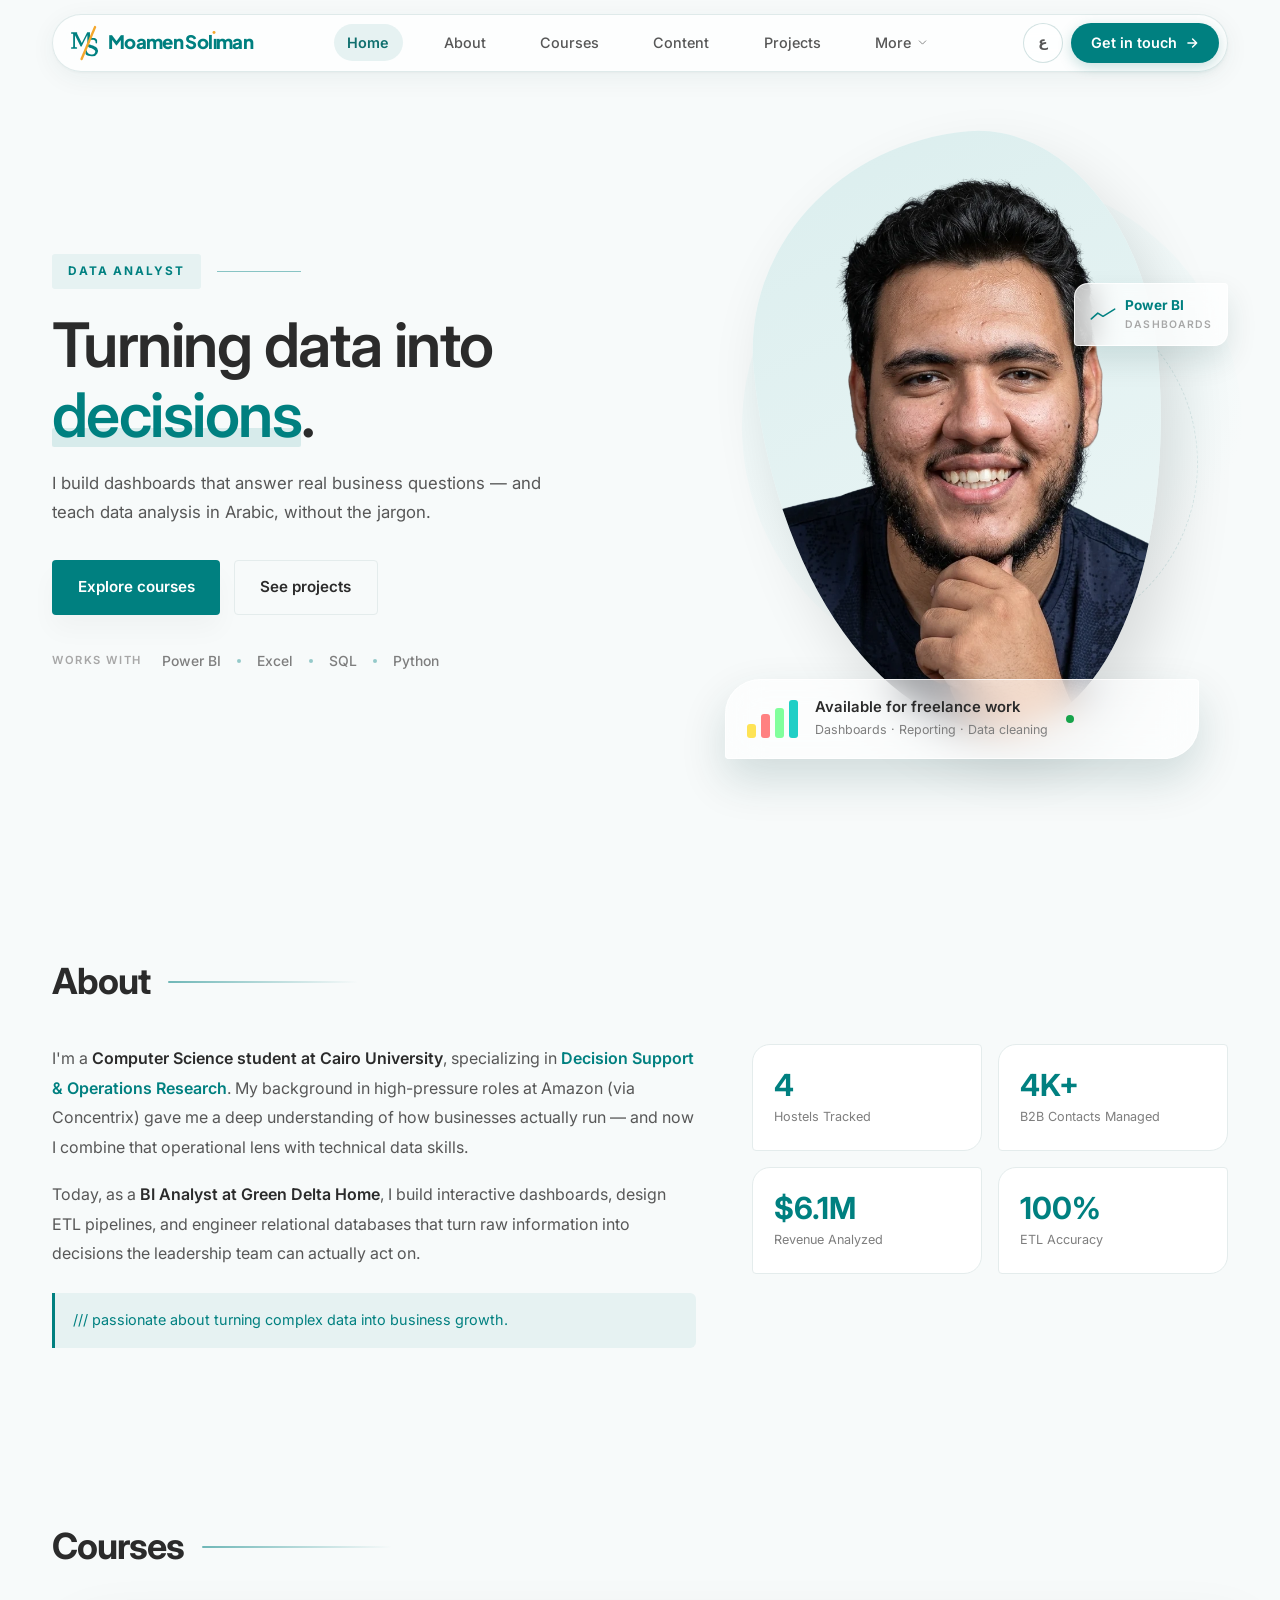
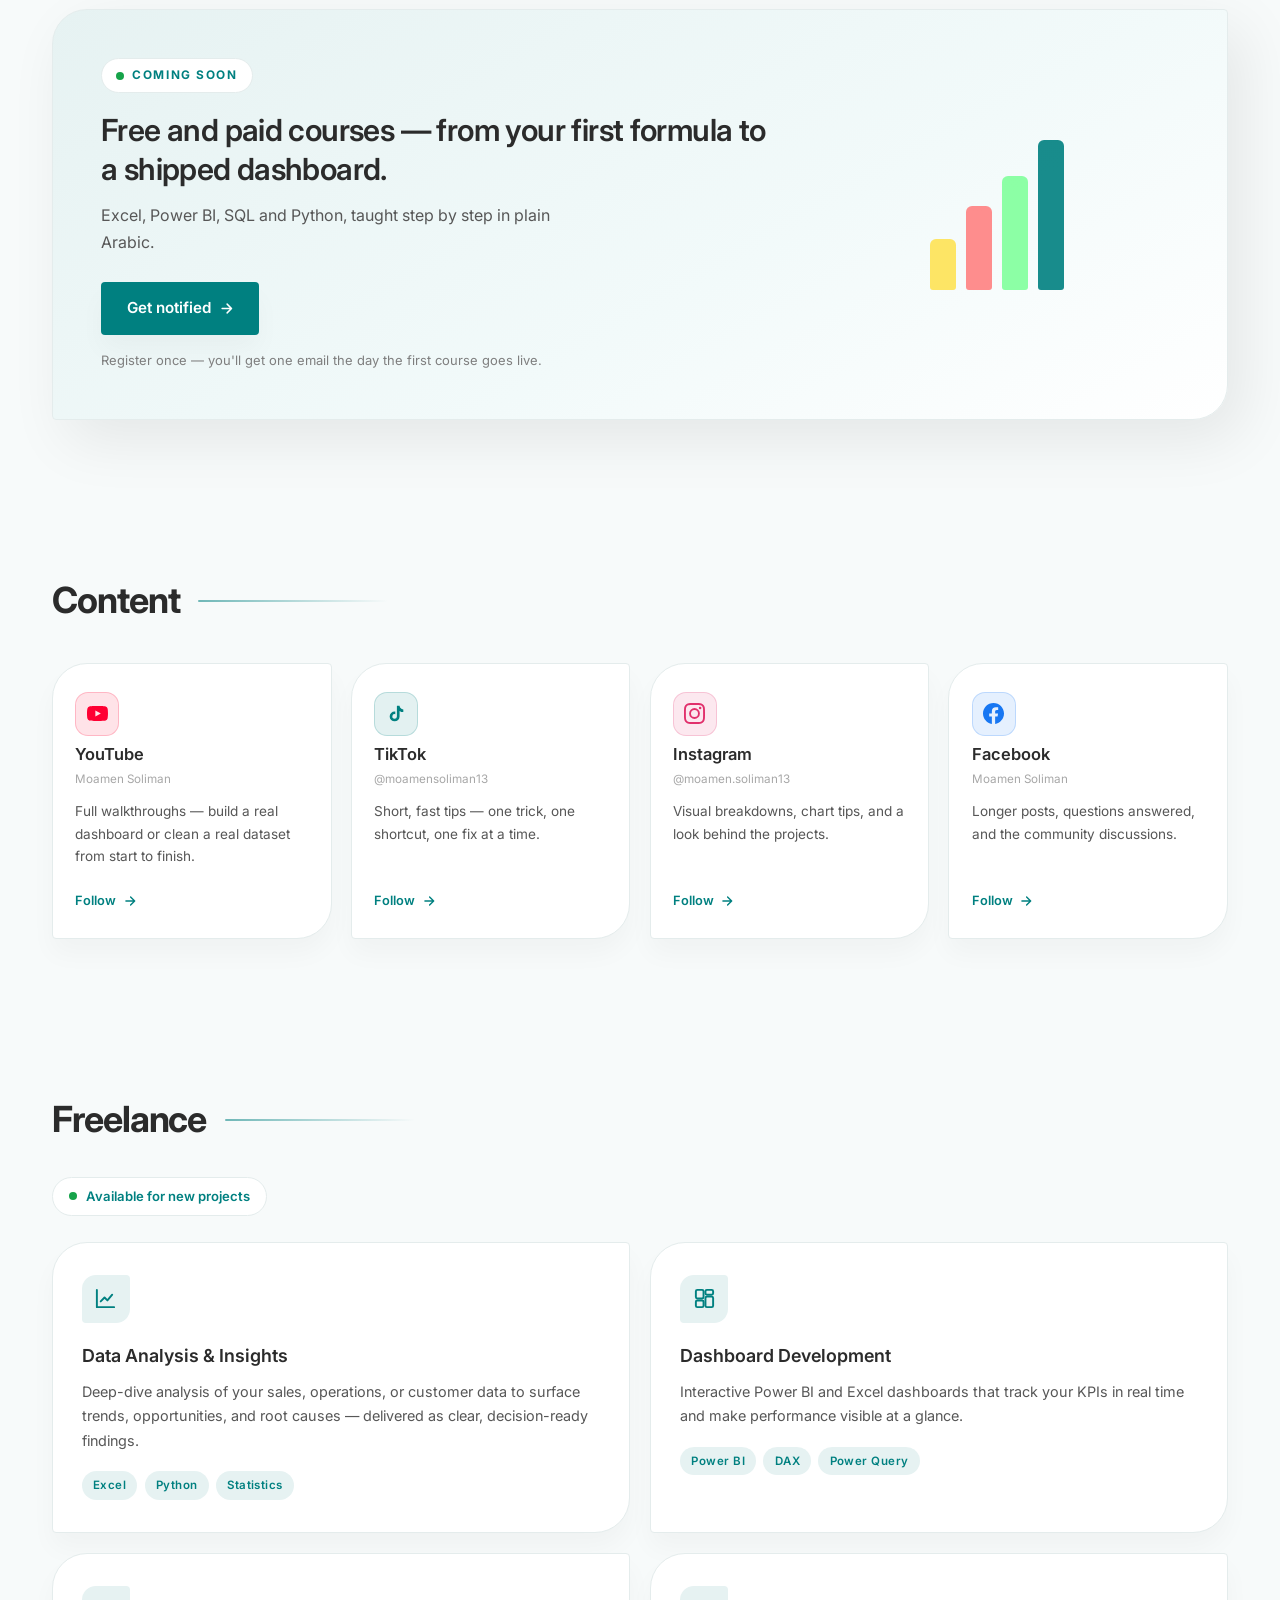
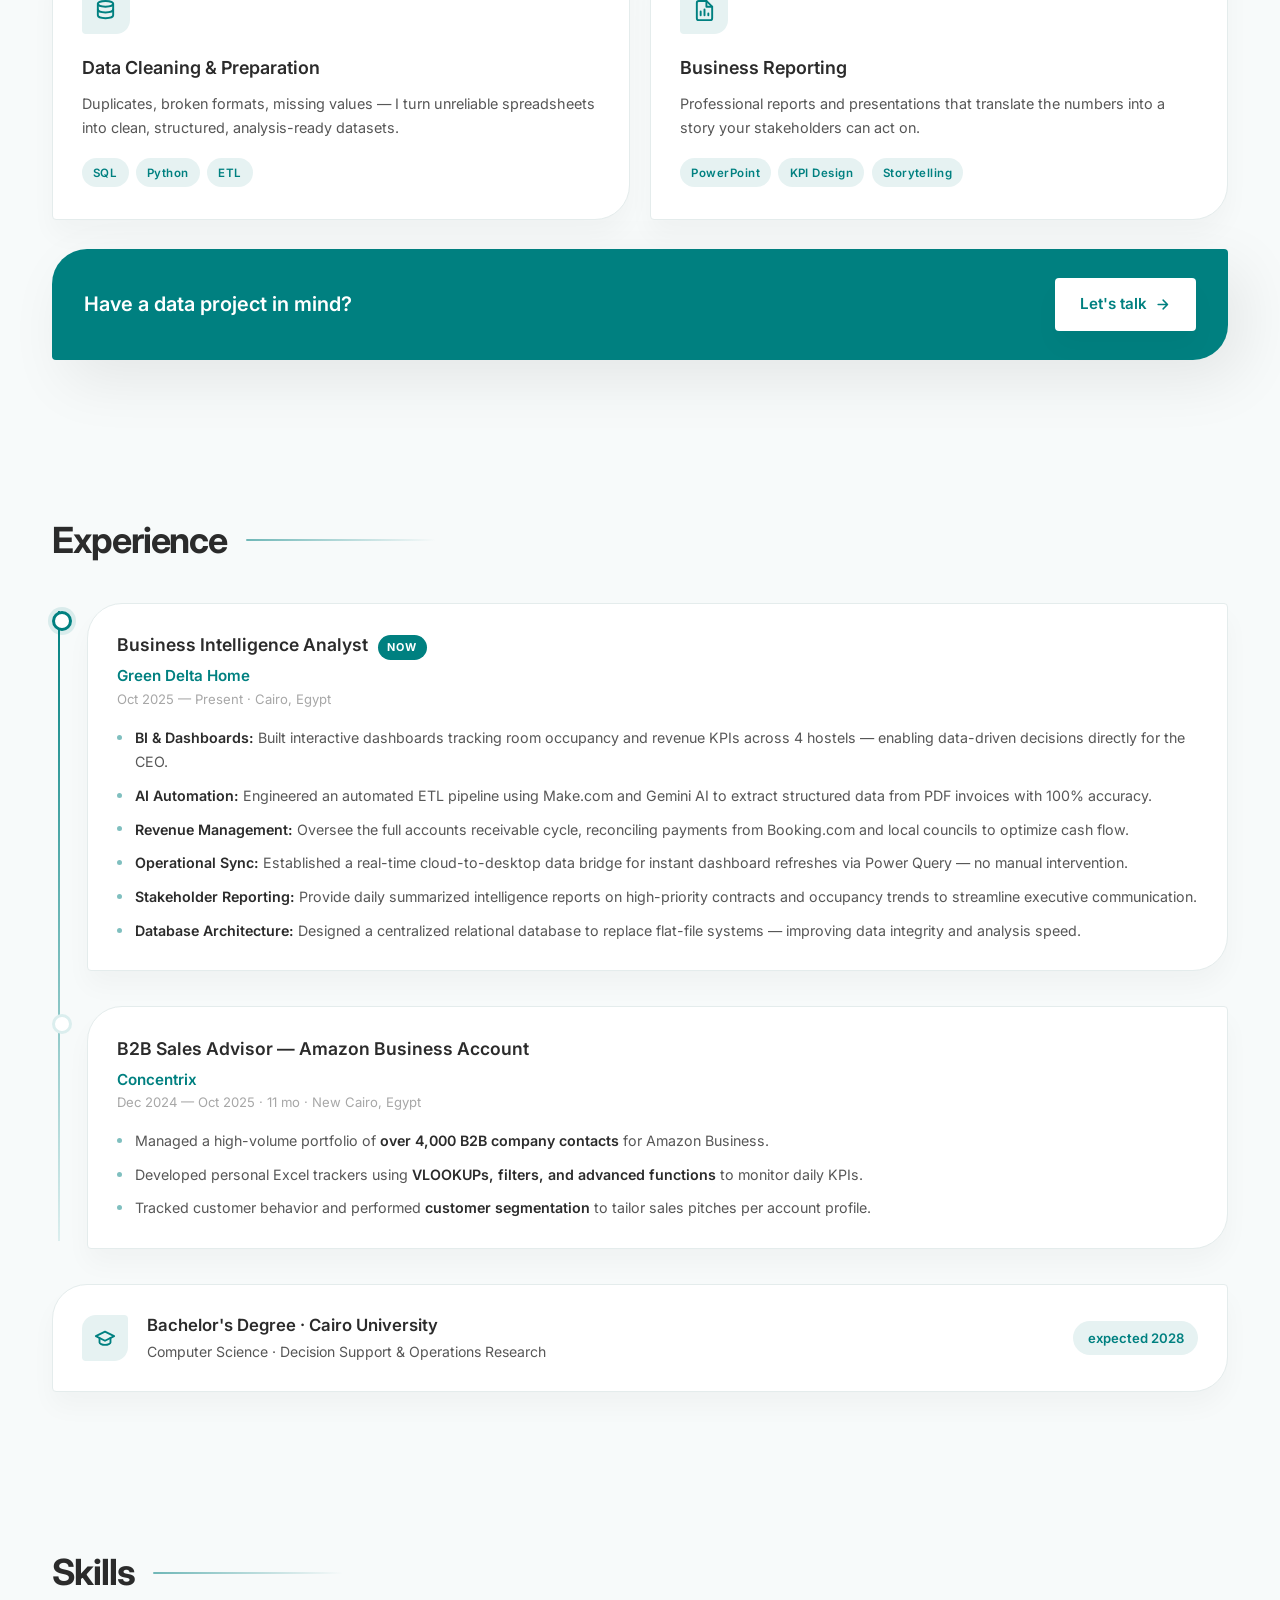
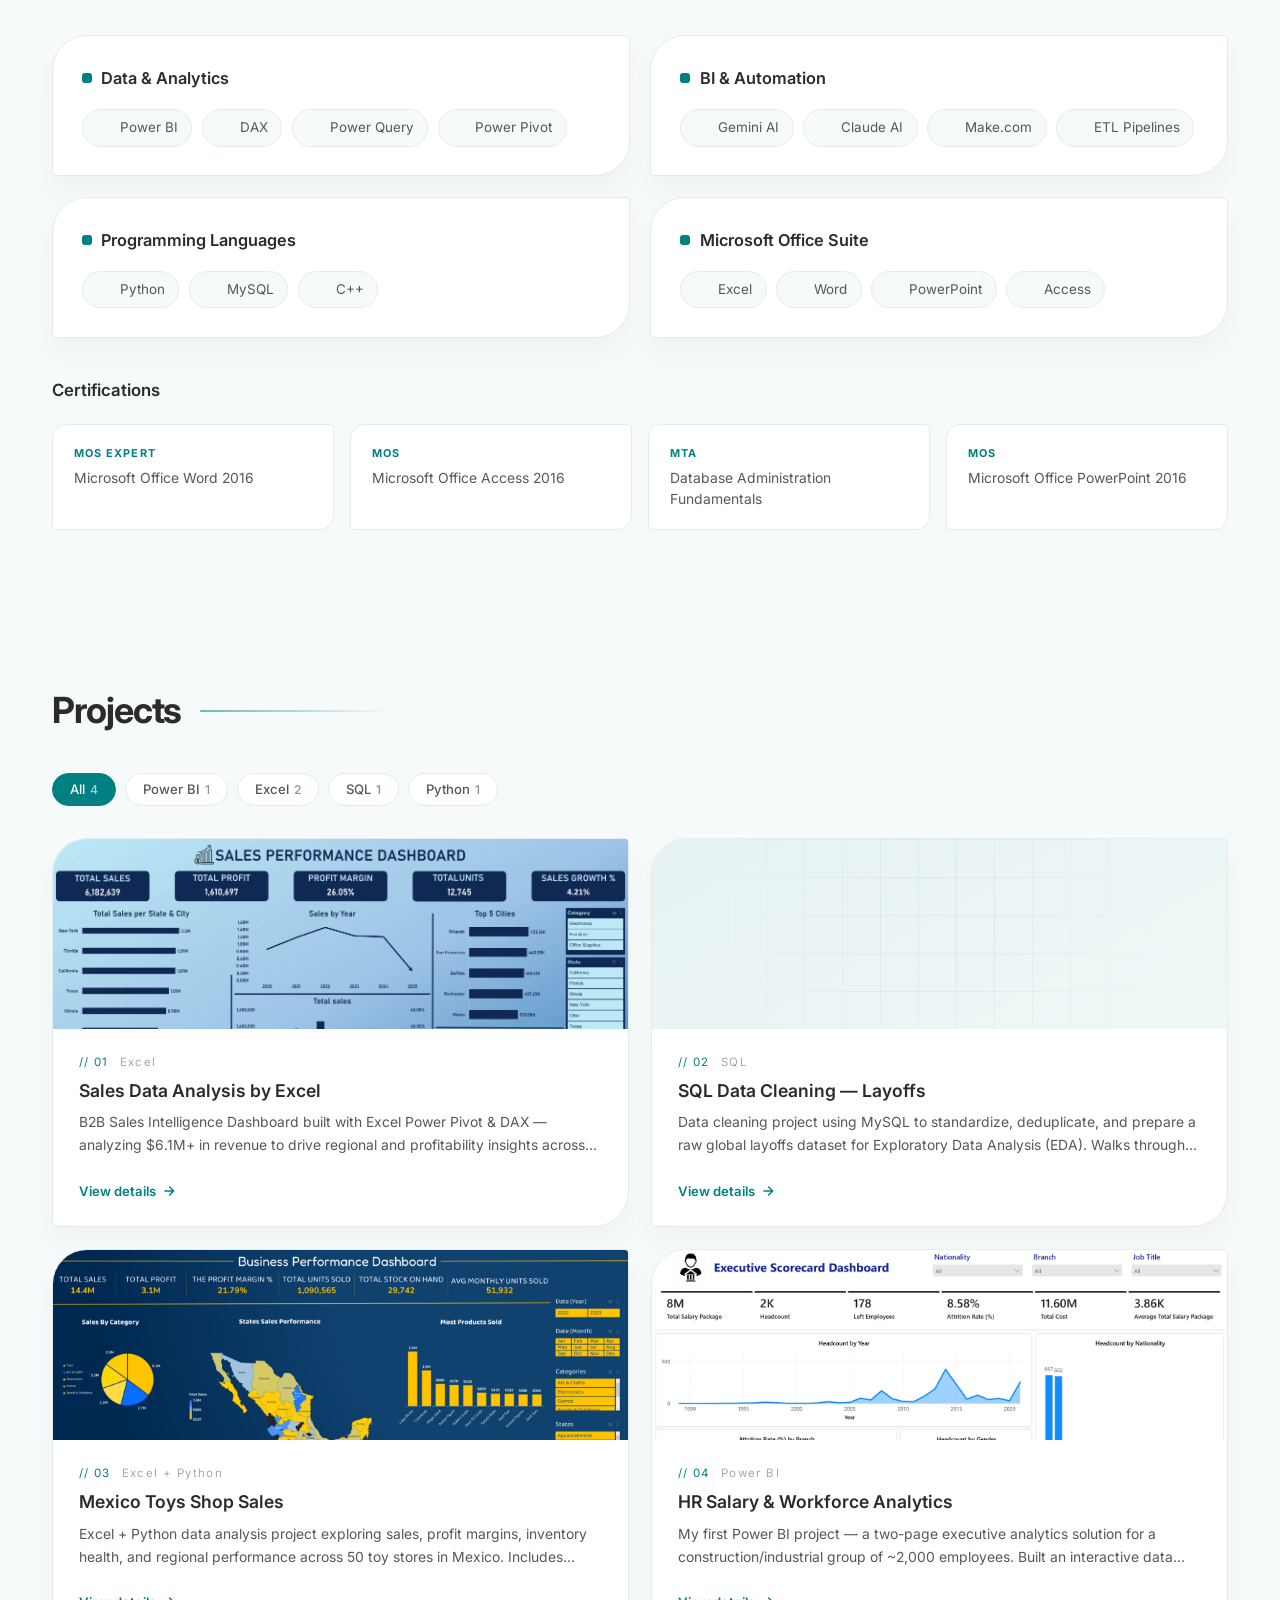
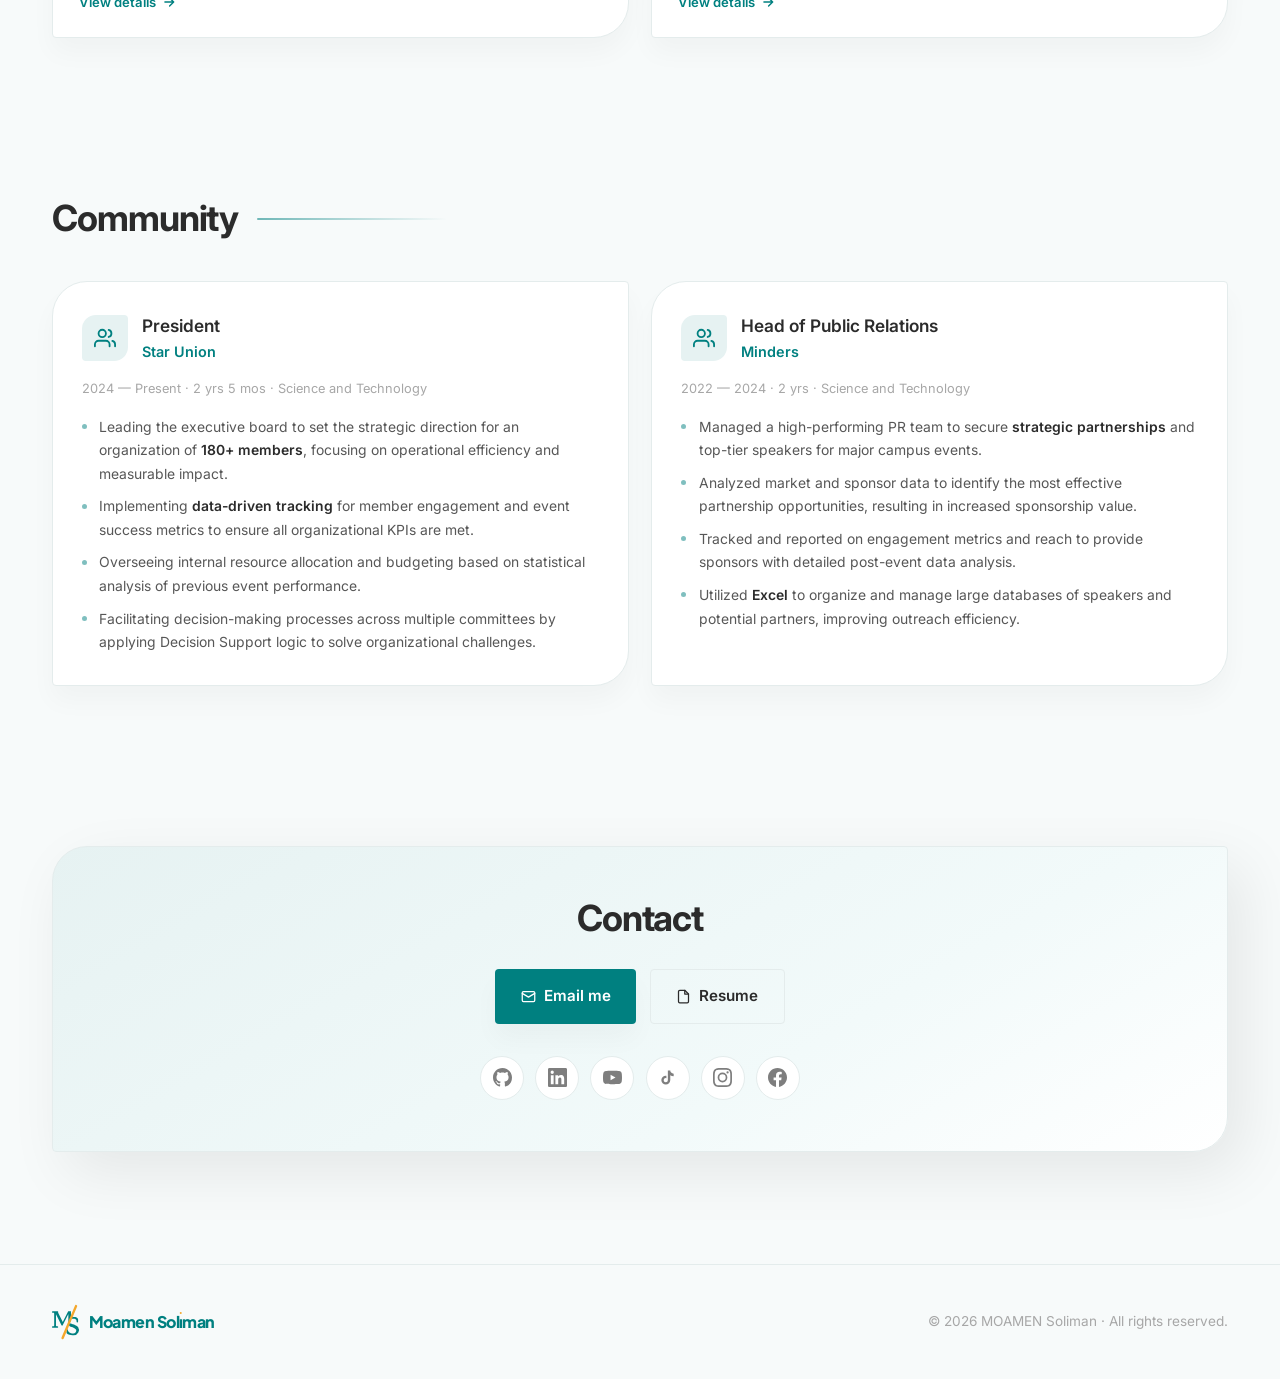
==== commit 670159ea: "e" ====
--- a/index.html
+++ b/index.html
@@ -85,15 +85,23 @@
   html[lang="ar"] .eyebrow .tag{letter-spacing:normal;font-size:.84rem}
   .eyebrow .rule{width:84px;height:1.5px;background:var(--teal);opacity:.45;flex-shrink:0}
 
-  .sec{padding:5.5rem 0}
-  .sec-head{margin-bottom:3rem;max-width:44rem}
-  .sec h2{
-    font-family:var(--display);font-size:clamp(1.9rem,3.4vw,2.7rem);font-weight:600;
-    letter-spacing:-.02em;line-height:1.22;
-  }
-  html[lang="ar"] .sec h2,html[lang="ar"] h1{line-height:1.4;letter-spacing:normal}
-  .sec h2 .accent,h1 .accent{color:var(--teal);font-style:normal}
-  .sec-sub{color:var(--ink-2);margin-top:.9rem;line-height:1.75}
+  /* anchor jumps must clear the floating bar */
+  section[id]{scroll-margin-top:104px}
+  .sec{padding:5rem 0}
+  /* section head = the name only, at heading size, with the template's rule */
+  .sec-head{margin-bottom:2.6rem;display:flex;align-items:center;gap:1.15rem}
+  .sec-name{
+    font-family:var(--display);font-size:clamp(1.65rem,2.9vw,2.25rem);font-weight:700;
+    letter-spacing:-.03em;line-height:1.15;color:var(--ink);white-space:nowrap;
+  }
+  html[lang="ar"] .sec-name{letter-spacing:normal;line-height:1.4;font-weight:700}
+  .sec-head .rule{
+    height:2px;flex:1;max-width:190px;border-radius:2px;opacity:.55;
+    background:linear-gradient(90deg,var(--teal),rgba(0,128,128,0));
+  }
+  [dir="rtl"] .sec-head .rule{background:linear-gradient(270deg,var(--teal),rgba(0,128,128,0))}
+  html[lang="ar"] h1{line-height:1.4;letter-spacing:normal}
+  h1 .accent{color:var(--teal);font-style:normal}
   .hl{color:var(--teal);font-weight:600}
 
   .card{
@@ -337,7 +345,7 @@
   /* ── freelance ── */
   .avail{display:inline-flex;align-items:center;gap:.55rem;background:var(--white);
     border:1px solid var(--line);color:var(--teal);font-size:.82rem;font-weight:600;
-    padding:.5rem 1rem;border-radius:99px;margin-bottom:1.2rem}
+    padding:.5rem 1rem;border-radius:99px;margin:-1rem 0 1.6rem}
   .svc-grid{display:grid;grid-template-columns:repeat(2,1fr);gap:1.3rem}
   .svc{padding:2rem 1.8rem}
   .svc-ico{width:48px;height:48px;border-radius:14px 4px 14px 4px;background:var(--teal-tint);
@@ -467,9 +475,7 @@
     padding:3.2rem;text-align:center;box-shadow:var(--sh-md);
   }
   [dir="rtl"] .contact-wrap{border-radius:var(--r-tight) var(--r-sig) var(--r-tight) var(--r-sig)}
-  .contact-wrap .eyebrow{justify-content:center}
-  .contact-wrap h2{margin-bottom:.9rem}
-  .contact-wrap p{color:var(--ink-2);max-width:36rem;margin:0 auto 2rem;line-height:1.75}
+  .contact-wrap .sec-name{margin-bottom:1.8rem;white-space:normal}
   .contact-actions{display:flex;gap:.85rem;justify-content:center;flex-wrap:wrap}
   .socials{display:flex;gap:.7rem;justify-content:center;flex-wrap:wrap;margin-top:2rem}
   .socials a{width:44px;height:44px;border-radius:50%;background:var(--white);border:1px solid var(--line);
@@ -774,11 +780,10 @@
       '</div></div>';
   }
 
-  function head(o, extra){
+  function head(o){
     return '<div class="sec-head reveal">'+
-      '<div class="eyebrow"><span class="tag">'+esc(o.eyebrow||"")+'</span><span class="rule"></span></div>'+
-      '<h2>'+inline(o.headlineHtml||"")+'</h2>'+
-      (o.subtitle?'<p class="sec-sub">'+esc(o.subtitle)+'</p>':"")+(extra||"")+'</div>';
+      '<h2 class="sec-name">'+esc(o.eyebrow||"")+'</h2>'+
+      '<span class="rule"></span></div>';
   }
 
   /* ── about ── */
@@ -834,12 +839,9 @@
   /* ── freelance ── */
   function renderFreelance(d){
     var s=d.services||{};
-    var avail=s.availability?'<span class="avail"><span class="dot"></span>'+esc(s.availability)+'</span>':"";
     document.getElementById("freelance").innerHTML='<div class="container">'+
-      '<div class="sec-head reveal">'+
-        '<div class="eyebrow"><span class="tag">'+esc(s.eyebrow||"")+'</span><span class="rule"></span></div>'+
-        avail+'<h2>'+inline(s.headlineHtml||"")+'</h2>'+
-        (s.subtitle?'<p class="sec-sub">'+esc(s.subtitle)+'</p>':"")+'</div>'+
+      head(s)+
+      (s.availability?'<span class="avail reveal"><span class="dot"></span>'+esc(s.availability)+'</span>':"")+
       '<div class="svc-grid">'+(s.items||[]).map(function(it,i){
         return '<div class="card svc reveal" style="--rd:'+(i*80)+'ms">'+
           '<div class="svc-ico">'+(ICONS[it.icon]||ICONS.svcInsights)+'</div>'+
@@ -943,9 +945,7 @@
                ["tiktok","tiktok"],["instagram","instagram"],["facebook","facebook"]];
     document.getElementById("contact").innerHTML='<div class="container">'+
       '<div class="contact-wrap reveal">'+
-        '<div class="eyebrow"><span class="tag">'+esc(c.eyebrow||"")+'</span><span class="rule"></span></div>'+
-        '<h2>'+inline(c.headlineHtml||"")+'</h2>'+
-        '<p>'+esc(c.description||"")+'</p>'+
+        '<h2 class="sec-name">'+esc(c.eyebrow||"")+'</h2>'+
         '<div class="contact-actions">'+
           (p.email?'<a class="btn" href="mailto:'+esc(p.email)+'">'+ICONS.mail+esc(t("emailMe"))+'</a>':"")+
           (p.resumeUrl?'<a class="btn btn-ghost" href="'+esc(p.resumeUrl)+'" target="_blank" rel="noopener">'+
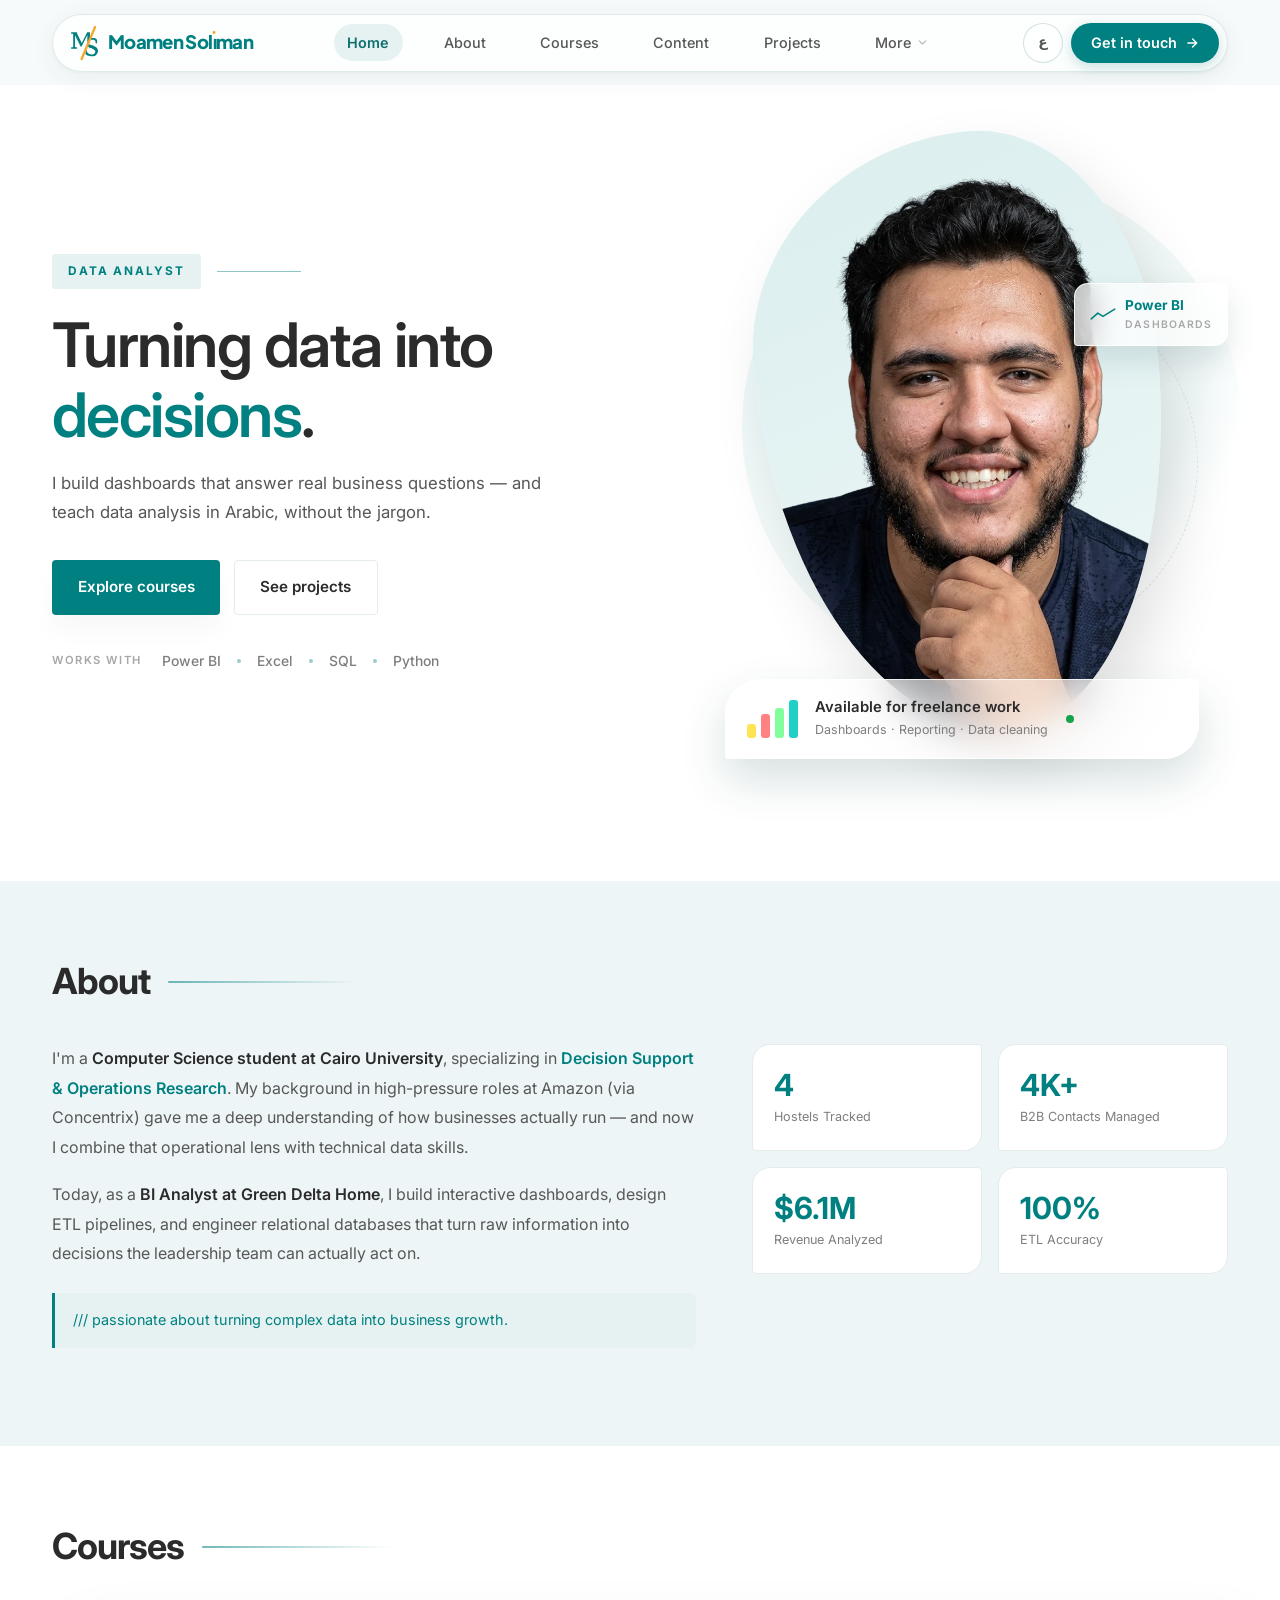
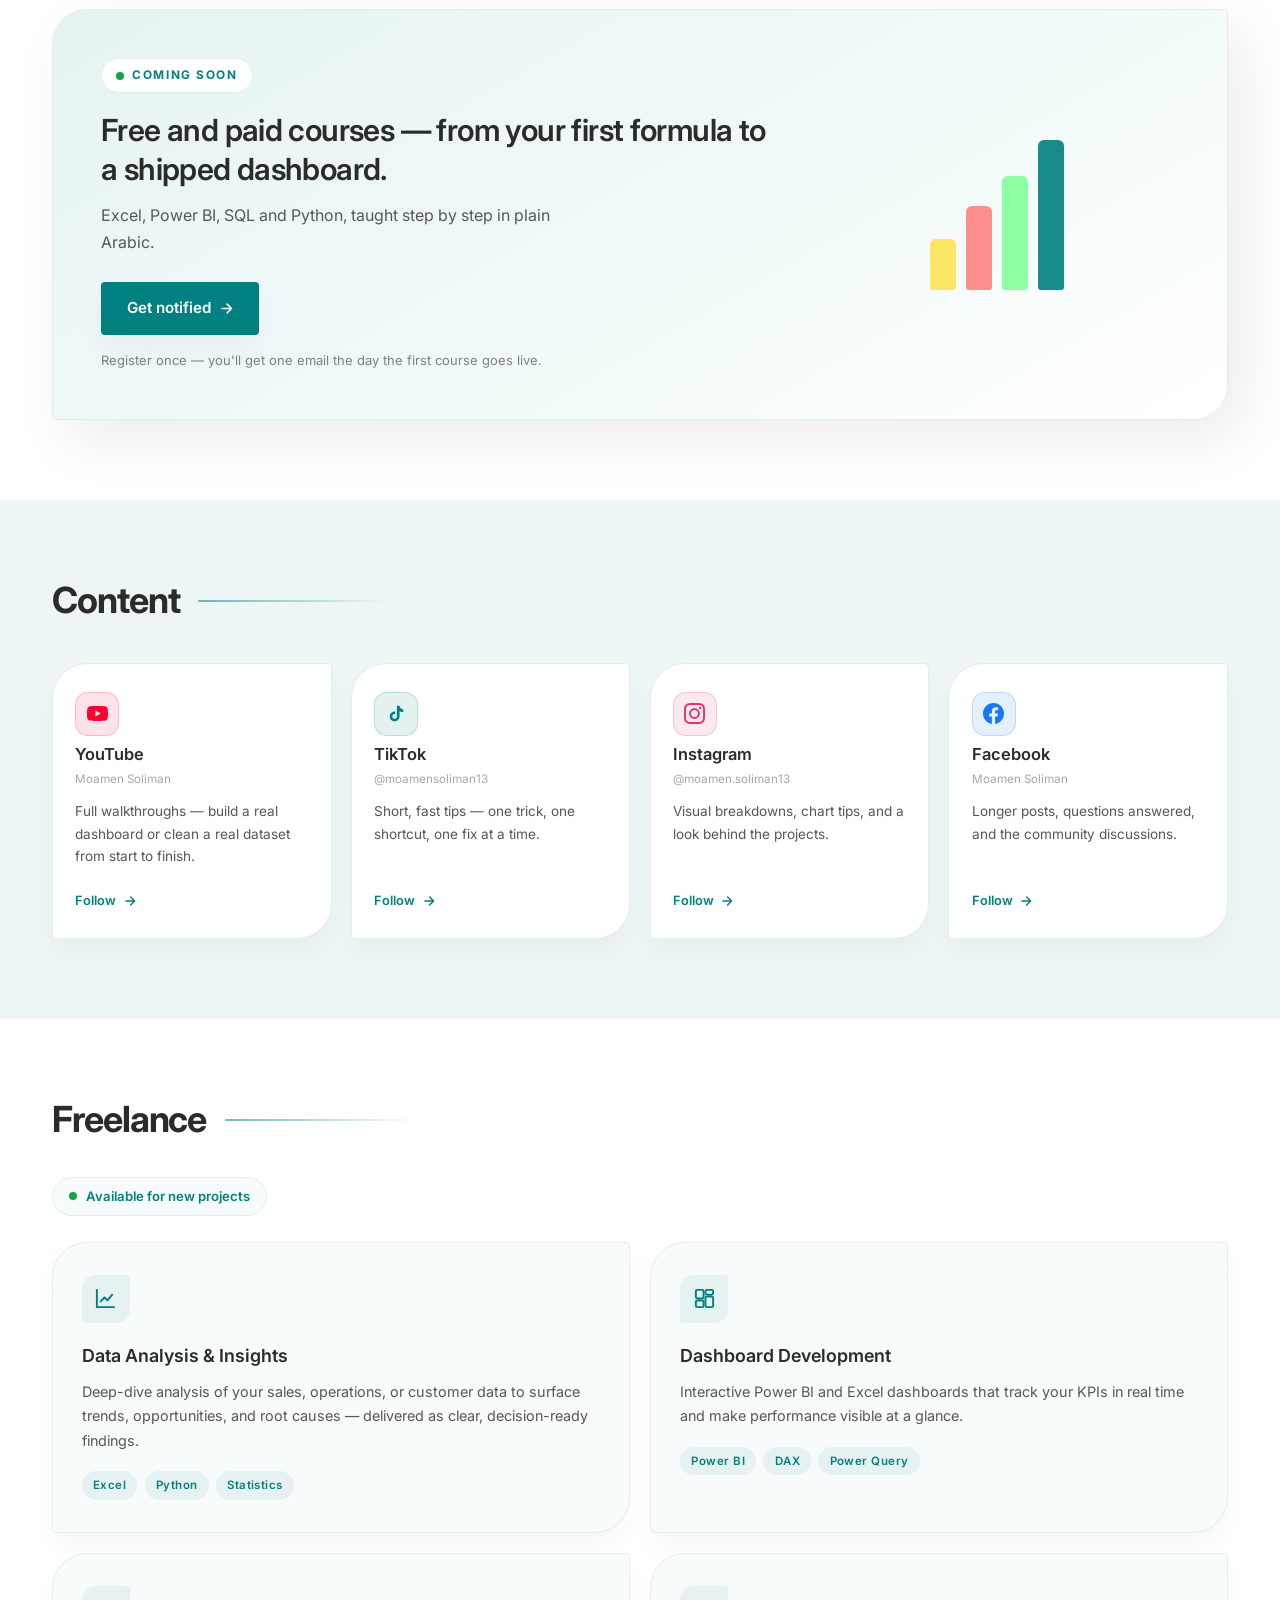
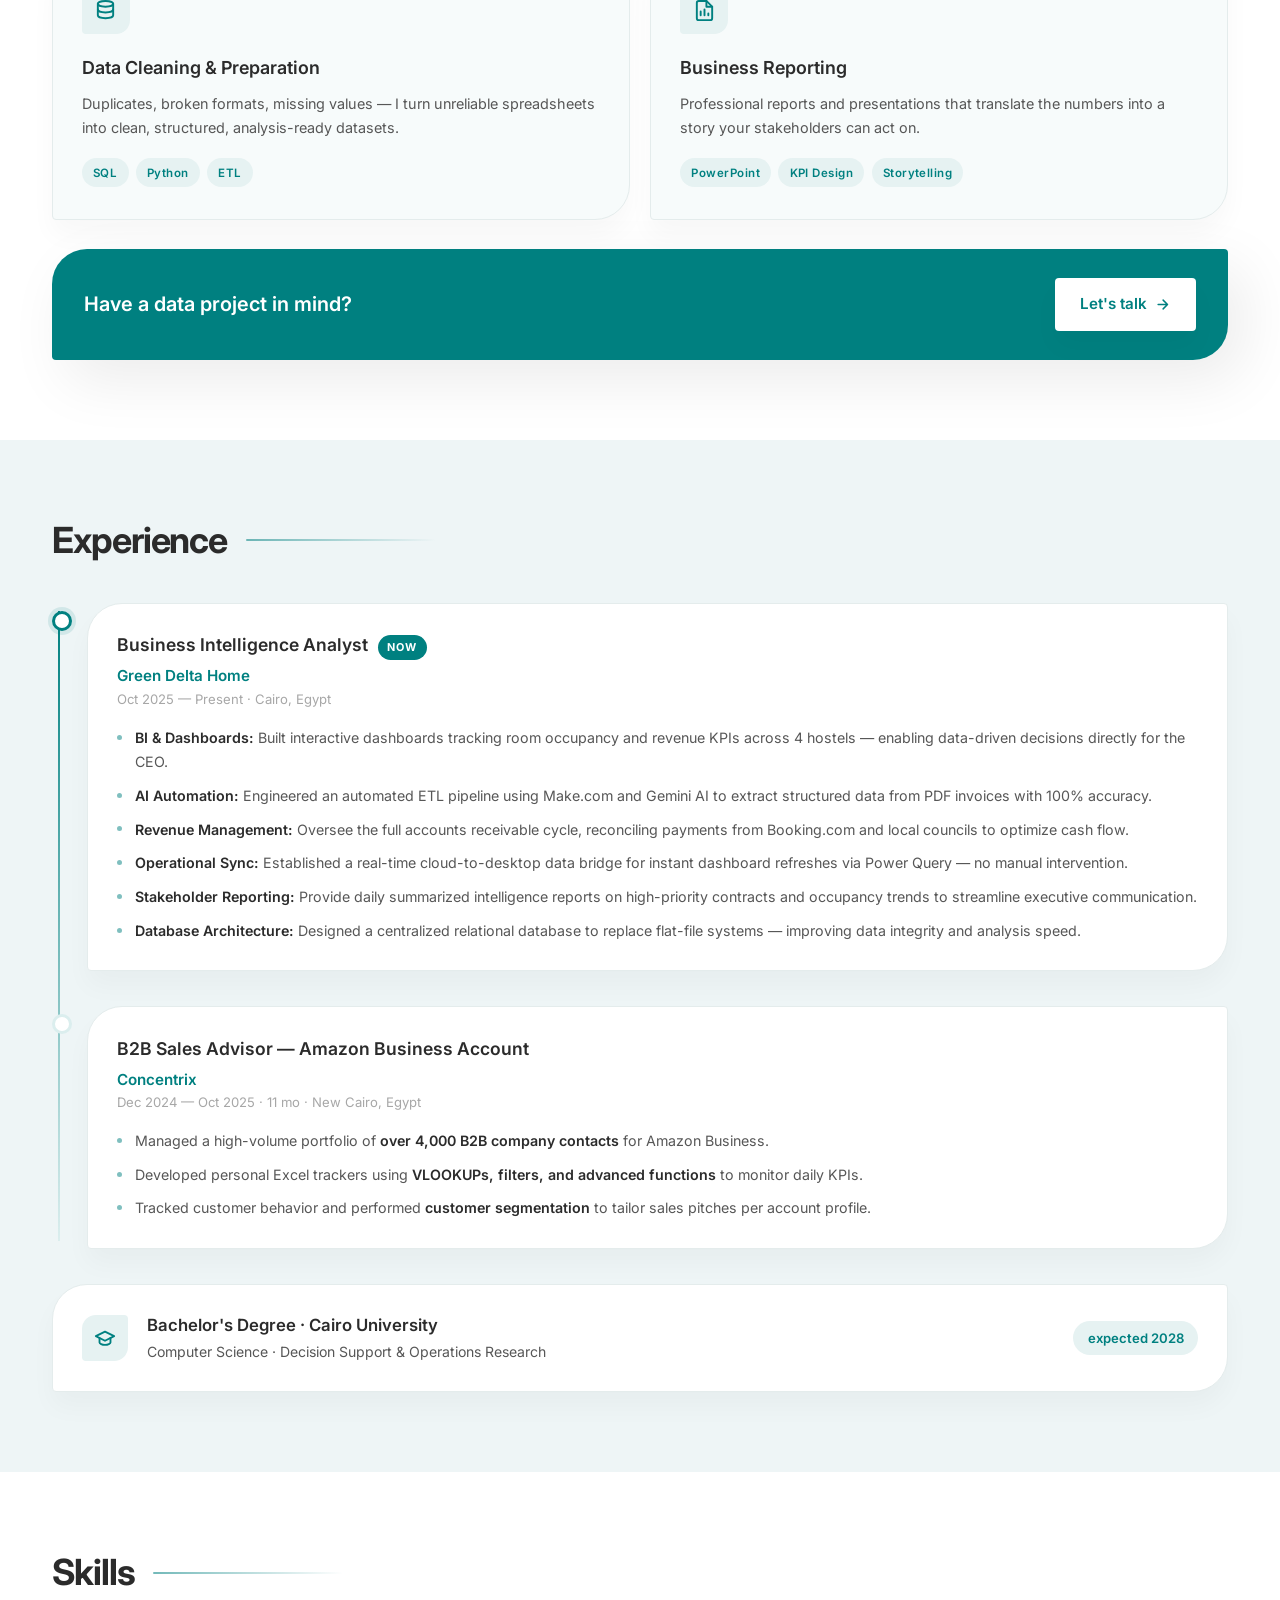
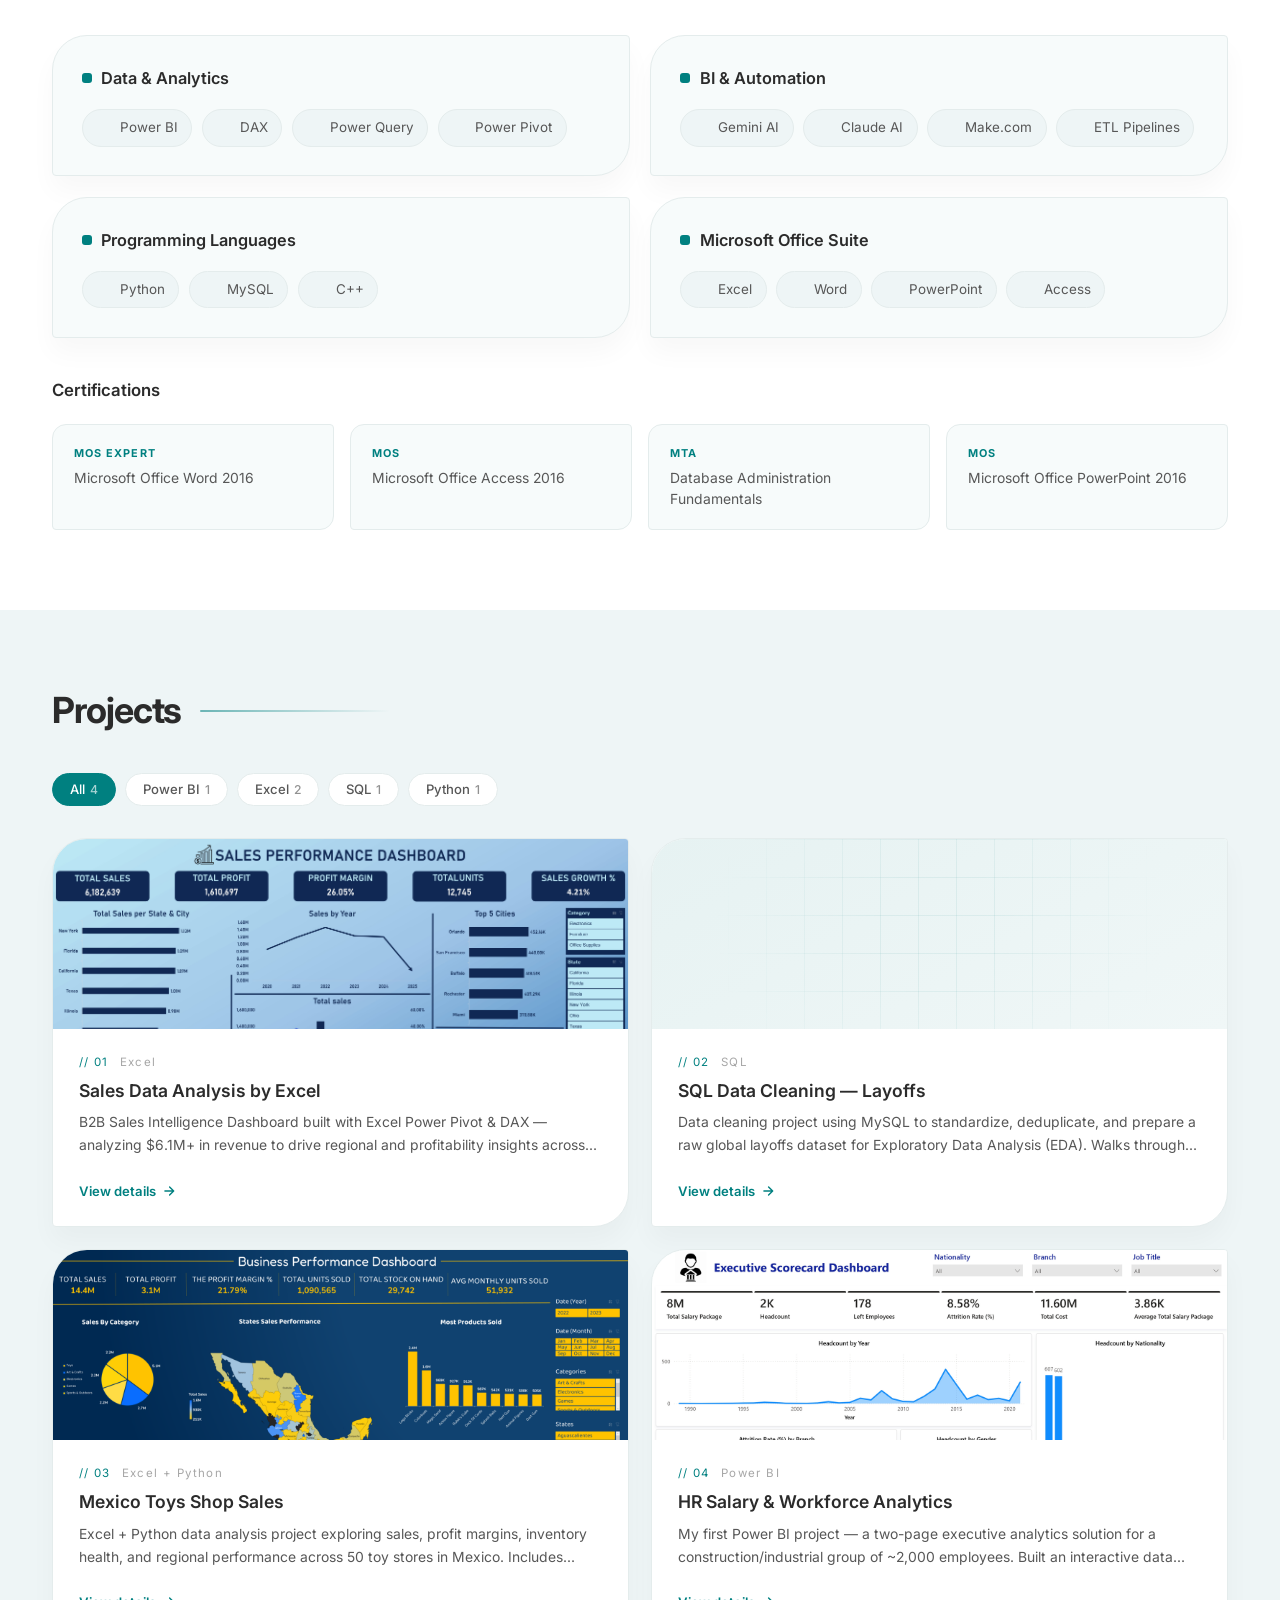
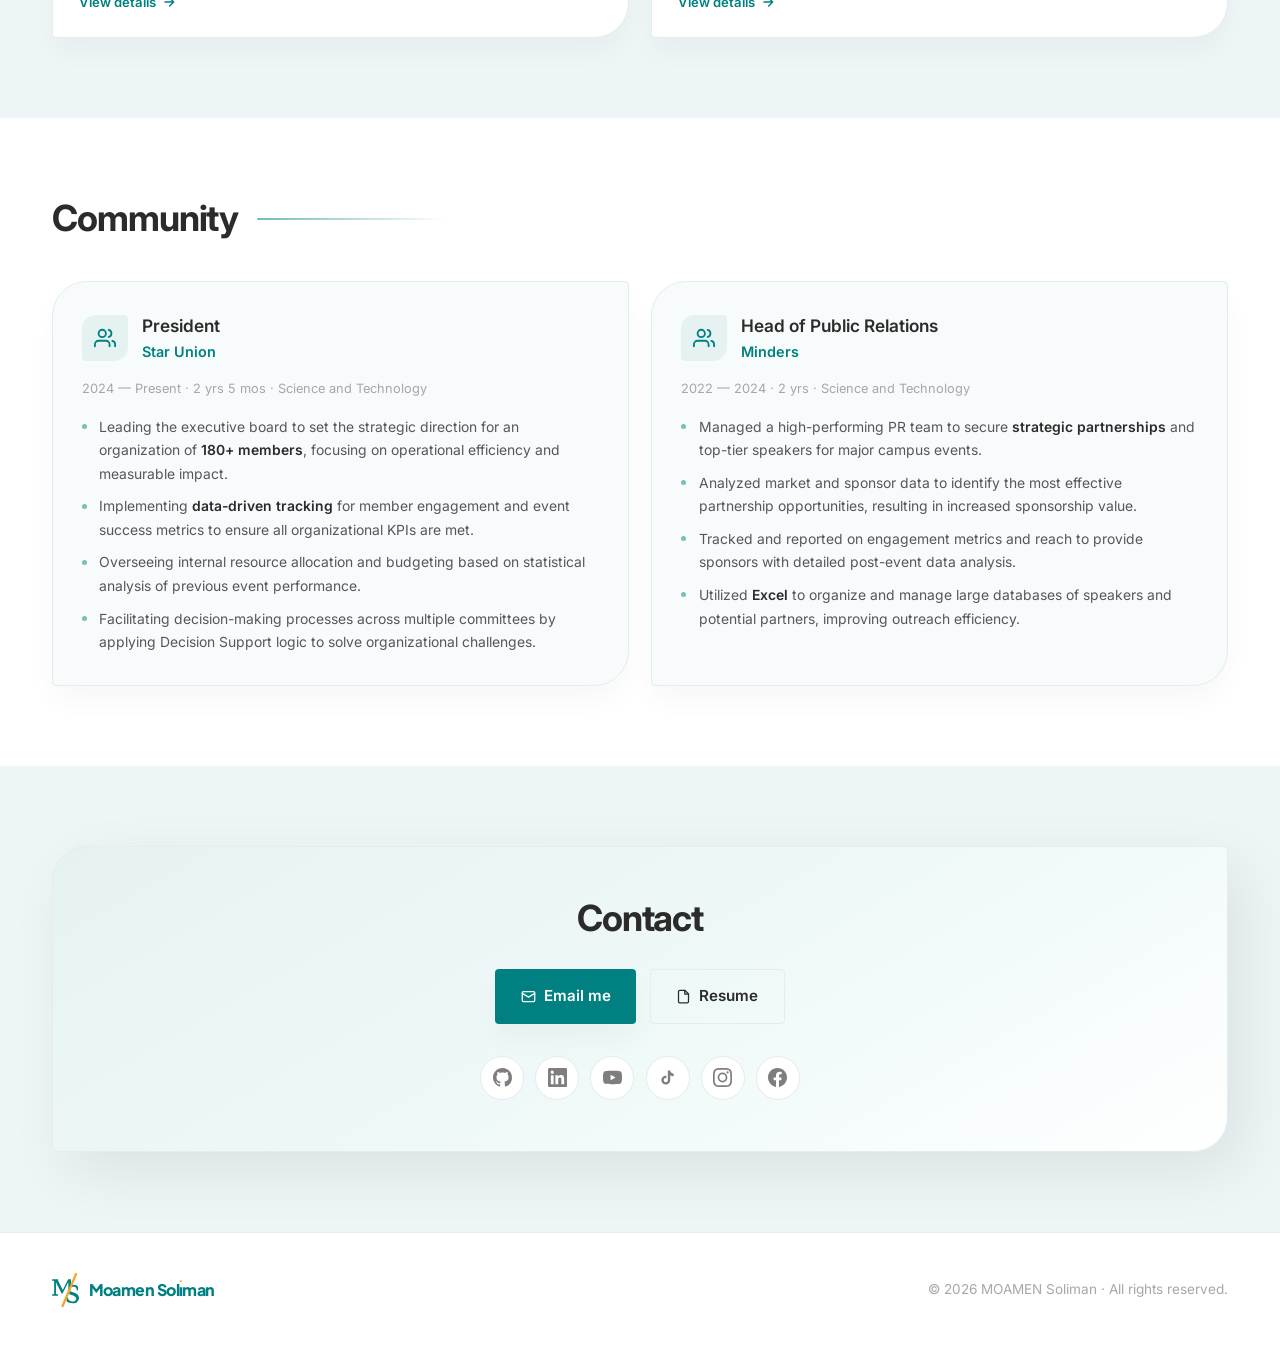
==== commit 0a719e8d: "E" ====
--- a/index.html
+++ b/index.html
@@ -5,8 +5,8 @@
 <meta name="viewport" content="width=device-width, initial-scale=1">
 <title>Moamen Soliman — Data Analyst</title>
 <meta name="description" content="BI Analyst and data-analysis content creator. Dashboards, reporting and data cleaning — plus courses in Arabic.">
-<link rel="icon" type="image/svg+xml" href="assets/Logo.svg">
-<link rel="alternate icon" href="assets/logo.png">
+<link rel="icon" type="image/svg+xml" href='data:image/svg+xml,<svg xmlns="http://www.w3.org/2000/svg" viewBox="-24 -14 228 256"><path fill="%23008080" d="M 0 44.8 A 3.2 3.2 0 0 1 3.2 41.6 L 13 41 L 38 41 A 3 3 0 0 1 41 44 L 41 52 L 71.75 113.5 L 108 41 L 118.5 41 L 71.23 135.54 A 4.45 4.45 0 0 1 63.27 135.54 L 26.5 62 L 26.5 136.5 C 26.5 139.2 28 141 30.5 141 L 37.8 141.4 A 3.2 3.2 0 0 1 41 144.6 L 41 148.2 A 3.2 3.2 0 0 1 37.8 151.4 L 13 152 L 3.2 151.4 A 3.2 3.2 0 0 1 0 148.2 L 0 144.6 A 3.2 3.2 0 0 1 3.2 141.4 L 11.5 141 C 13.4 141 14.5 139.4 14.5 136.5 L 14.5 56.5 C 14.5 53.6 13.4 52 11.5 52 L 3.2 51.6 A 3.2 3.2 0 0 1 0 48.4 Z M 109 41 L 126.5 41 L 126.5 64 C 126.5 73 133 80 145 80 C 160 80 172 83.5 174 95 L 174 110.5 C 174 114.5 172 116.5 168.8 116.5 C 165.6 116.5 164 114.5 164 111 C 164 102.5 160.5 95.5 150.5 92.5 L 131 92.5 C 127.5 92.5 126 94.5 126 98 C 126 108 119.5 112 119.5 122 C 128 124 166.3 135.8 174 147.5 A 35 35 0 0 1 145 201.5 C 135 201.5 118 199.5 106 194.5 C 99.5 191 97 188.5 97 183 L 97 172 L 103 158 C 105 167 108 176 114 182 C 120 188 133 189.9 141.5 189.9 A 20.4 20.4 0 0 0 161.7 167 C 160.8 160 142 149 124 145 C 116 141.5 109 132 109 118 L 109 41 Z"/><path fill="%23f4a72c" d="M 152.82 4.28 A 8 8 0 0 1 167.58 10.48 L 78.08 223.7 A 8 8 0 0 1 63.32 217.5 Z"/></svg>'>
+<link rel="alternate icon" type="image/png" href="assets/favicon.png">
 <link rel="preconnect" href="https://fonts.googleapis.com">
 <link rel="preconnect" href="https://fonts.gstatic.com" crossorigin>
 <link href="https://fonts.googleapis.com/css2?family=Inter:wght@400;500;600;700&family=Plus+Jakarta+Sans:wght@600;700;800&family=Cairo:wght@400;600;700&display=swap" rel="stylesheet">
@@ -34,6 +34,13 @@
     --ink-3:#7e7e7e;
     --ink-4:#a7a7a7;
     --page:#f7fafa;
+    /* alternating section bands — each differs from its neighbours */
+    --band:#ffffff;
+    --card-bg:#ffffff;
+    --chip-bg:#f2f7f7;
+    --band-tint:#eef5f6;
+    --card-on-tint:#ffffff;
+    --card-on-plain:#f7fbfb;
     --white:#fff;
     --line:#e4ecec;
     --line-2:#eef4f4;
@@ -86,7 +93,10 @@
   .eyebrow .rule{width:84px;height:1.5px;background:var(--teal);opacity:.45;flex-shrink:0}
 
   /* anchor jumps must clear the floating bar */
-  section[id]{scroll-margin-top:104px}
+  section[id]{scroll-margin-top:104px;background:var(--band);transition:background .3s}
+  /* bands alternate; cards invert so they always separate from their band */
+  .band-tint{--band:var(--band-tint);--card-bg:var(--card-on-tint);--chip-bg:#ffffff}
+  .band-plain{--band:#ffffff;--card-bg:var(--card-on-plain);--chip-bg:#eef5f6}
   .sec{padding:5rem 0}
   /* section head = the name only, at heading size, with the template's rule */
   .sec-head{margin-bottom:2.6rem;display:flex;align-items:center;gap:1.15rem}
@@ -105,7 +115,7 @@
   .hl{color:var(--teal);font-weight:600}
 
   .card{
-    background:var(--white);border:1px solid var(--line);
+    background:var(--card-bg);border:1px solid var(--line);
     border-radius:var(--r-sig) var(--r-tight) var(--r-sig) var(--r-tight);
     box-shadow:var(--sh-sm);transition:transform .3s,box-shadow .3s,border-color .3s;
   }
@@ -288,7 +298,7 @@
   }
   [dir="rtl"] .about-body p:last-child{border-radius:6px 0 0 6px}
   .stat-grid{display:grid;grid-template-columns:1fr 1fr;gap:1rem}
-  .stat{padding:1.5rem 1.3rem;background:var(--white);border:1px solid var(--line);
+  .stat{padding:1.5rem 1.3rem;background:var(--card-bg);border:1px solid var(--line);
     border-radius:18px 4px 18px 4px;transition:transform .3s,box-shadow .3s}
   [dir="rtl"] .stat{border-radius:4px 18px 4px 18px}
   .stat:hover{transform:translateY(-4px);box-shadow:var(--sh-sm)}
@@ -304,7 +314,7 @@
     padding:3rem;box-shadow:var(--sh-md);
     display:grid;grid-template-columns:1.3fr .7fr;gap:2.5rem;align-items:center;
   }
-  .soon-pill{display:inline-flex;align-items:center;gap:.5rem;background:var(--white);
+  .soon-pill{display:inline-flex;align-items:center;gap:.5rem;background:#fff;
     border:1px solid var(--line);color:var(--teal);font-size:.74rem;font-weight:700;
     letter-spacing:.13em;text-transform:uppercase;padding:.45rem .9rem;border-radius:99px;margin-bottom:1.1rem}
   html[lang="ar"] .soon-pill{letter-spacing:normal;font-size:.84rem}
@@ -343,7 +353,7 @@
   [dir="rtl"] .plat:hover .plat-cta svg{transform:scaleX(-1) translateX(4px)}
 
   /* ── freelance ── */
-  .avail{display:inline-flex;align-items:center;gap:.55rem;background:var(--white);
+  .avail{display:inline-flex;align-items:center;gap:.55rem;background:var(--card-bg);
     border:1px solid var(--line);color:var(--teal);font-size:.82rem;font-weight:600;
     padding:.5rem 1rem;border-radius:99px;margin:-1rem 0 1.6rem}
   .svc-grid{display:grid;grid-template-columns:repeat(2,1fr);gap:1.3rem}
@@ -403,13 +413,13 @@
     display:flex;align-items:center;gap:.6rem}
   .cat h3::before{content:"";width:10px;height:10px;border-radius:3px;background:var(--teal);flex-shrink:0}
   .chips{display:flex;flex-wrap:wrap;gap:.6rem}
-  .chips a,.chips span{display:inline-flex;align-items:center;gap:.45rem;background:var(--page);
+  .chips a,.chips span{display:inline-flex;align-items:center;gap:.45rem;background:var(--chip-bg);
     border:1px solid var(--line);border-radius:99px;padding:.45rem .85rem;font-size:.84rem;
     color:var(--ink-2);text-decoration:none;transition:.2s}
   .chips a:hover,.chips span:hover{border-color:var(--teal);color:var(--teal);background:var(--teal-tint)}
   .chips img{width:16px;height:16px;object-fit:contain}
   .certs{margin-top:1.3rem;display:grid;grid-template-columns:repeat(4,1fr);gap:1rem}
-  .cert{padding:1.2rem 1.3rem;background:var(--white);border:1px solid var(--line);
+  .cert{padding:1.2rem 1.3rem;background:var(--card-bg);border:1px solid var(--line);
     border-radius:14px 4px 14px 4px;transition:transform .3s,box-shadow .3s}
   [dir="rtl"] .cert{border-radius:4px 14px 4px 14px}
   .cert:hover{transform:translateY(-4px);box-shadow:var(--sh-sm)}
@@ -419,7 +429,7 @@
 
   /* ── projects ── */
   .pfilters{display:flex;flex-wrap:wrap;gap:.55rem;margin-bottom:2rem}
-  .pchip{font-family:var(--body);font-size:.82rem;font-weight:500;color:var(--ink-2);background:var(--white);
+  .pchip{font-family:var(--body);font-size:.82rem;font-weight:500;color:var(--ink-2);background:var(--card-bg);
     border:1px solid var(--line);border-radius:99px;padding:.45rem 1.05rem;cursor:pointer;transition:.25s}
   .pchip:hover{color:var(--teal);border-color:var(--teal)}
   .pchip.on{background:var(--teal);border-color:var(--teal);color:#fff}
@@ -478,13 +488,13 @@
   .contact-wrap .sec-name{margin-bottom:1.8rem;white-space:normal}
   .contact-actions{display:flex;gap:.85rem;justify-content:center;flex-wrap:wrap}
   .socials{display:flex;gap:.7rem;justify-content:center;flex-wrap:wrap;margin-top:2rem}
-  .socials a{width:44px;height:44px;border-radius:50%;background:var(--white);border:1px solid var(--line);
+  .socials a{width:44px;height:44px;border-radius:50%;background:#fff;border:1px solid var(--line);
     display:grid;place-items:center;color:var(--ink-3);transition:.25s}
   .socials a:hover{color:var(--teal);border-color:var(--teal);transform:translateY(-3px)}
   .socials svg{width:19px;height:19px}
 
   /* ── footer ── */
-  footer{border-top:1px solid var(--line);padding:2.5rem 0;margin-top:2rem}
+  footer{border-top:1px solid var(--line);padding:2.5rem 0;background:#fff}
   .foot{display:flex;align-items:center;justify-content:space-between;gap:1.5rem;flex-wrap:wrap}
   .foot p{font-size:.85rem;color:var(--ink-4)}
   .foot .brand{font-size:1rem}
@@ -1192,16 +1202,16 @@
 </div>
 
 <main id="mainView">
-  <section class="hero" id="home"></section>
-  <section class="sec" id="about"></section>
-  <section class="sec" id="courses"></section>
-  <section class="sec" id="content"></section>
-  <section class="sec" id="freelance"></section>
-  <section class="sec" id="experience"></section>
-  <section class="sec" id="skills"></section>
-  <section class="sec" id="projects"></section>
-  <section class="sec" id="community"></section>
-  <section class="sec" id="contact"></section>
+  <section class="hero band-plain" id="home"></section>
+  <section class="sec band-tint" id="about"></section>
+  <section class="sec band-plain" id="courses"></section>
+  <section class="sec band-tint" id="content"></section>
+  <section class="sec band-plain" id="freelance"></section>
+  <section class="sec band-tint" id="experience"></section>
+  <section class="sec band-plain" id="skills"></section>
+  <section class="sec band-tint" id="projects"></section>
+  <section class="sec band-plain" id="community"></section>
+  <section class="sec band-tint" id="contact"></section>
 </main>
 
 <div id="projectPage"></div>
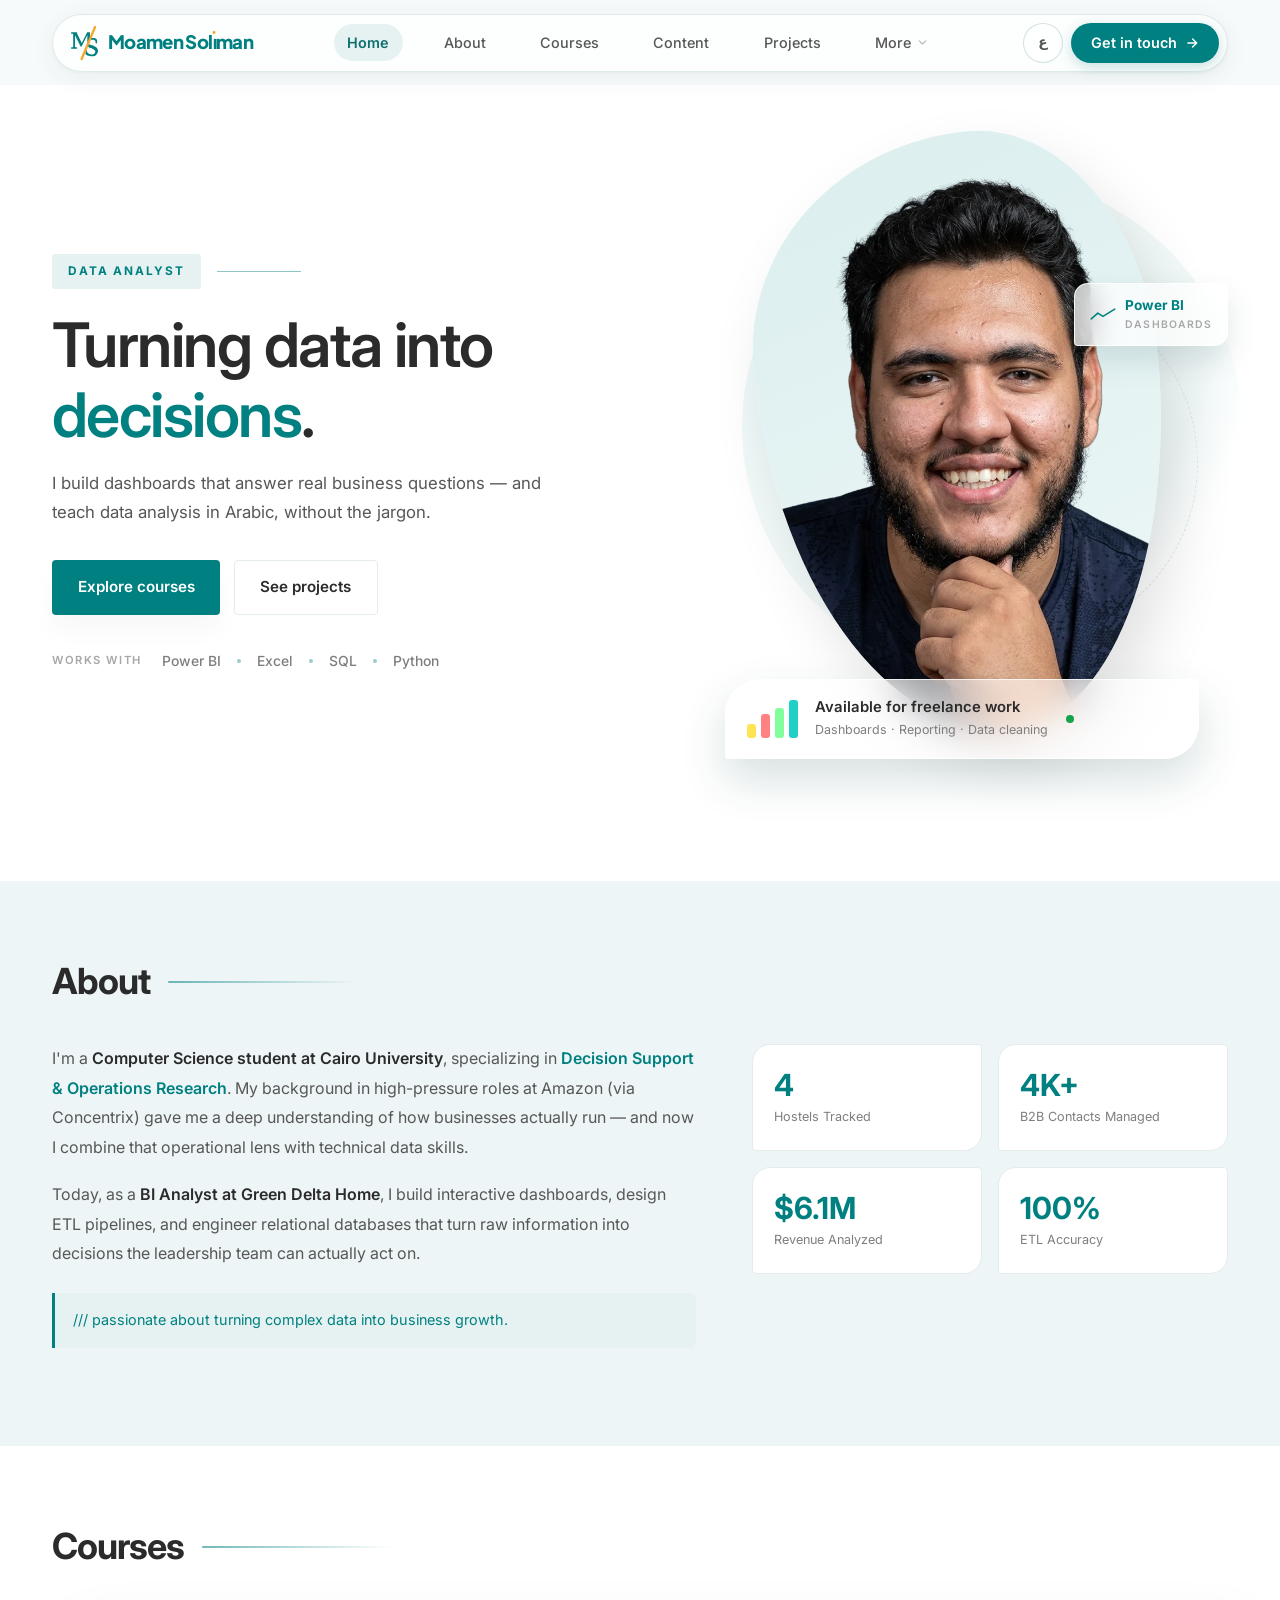
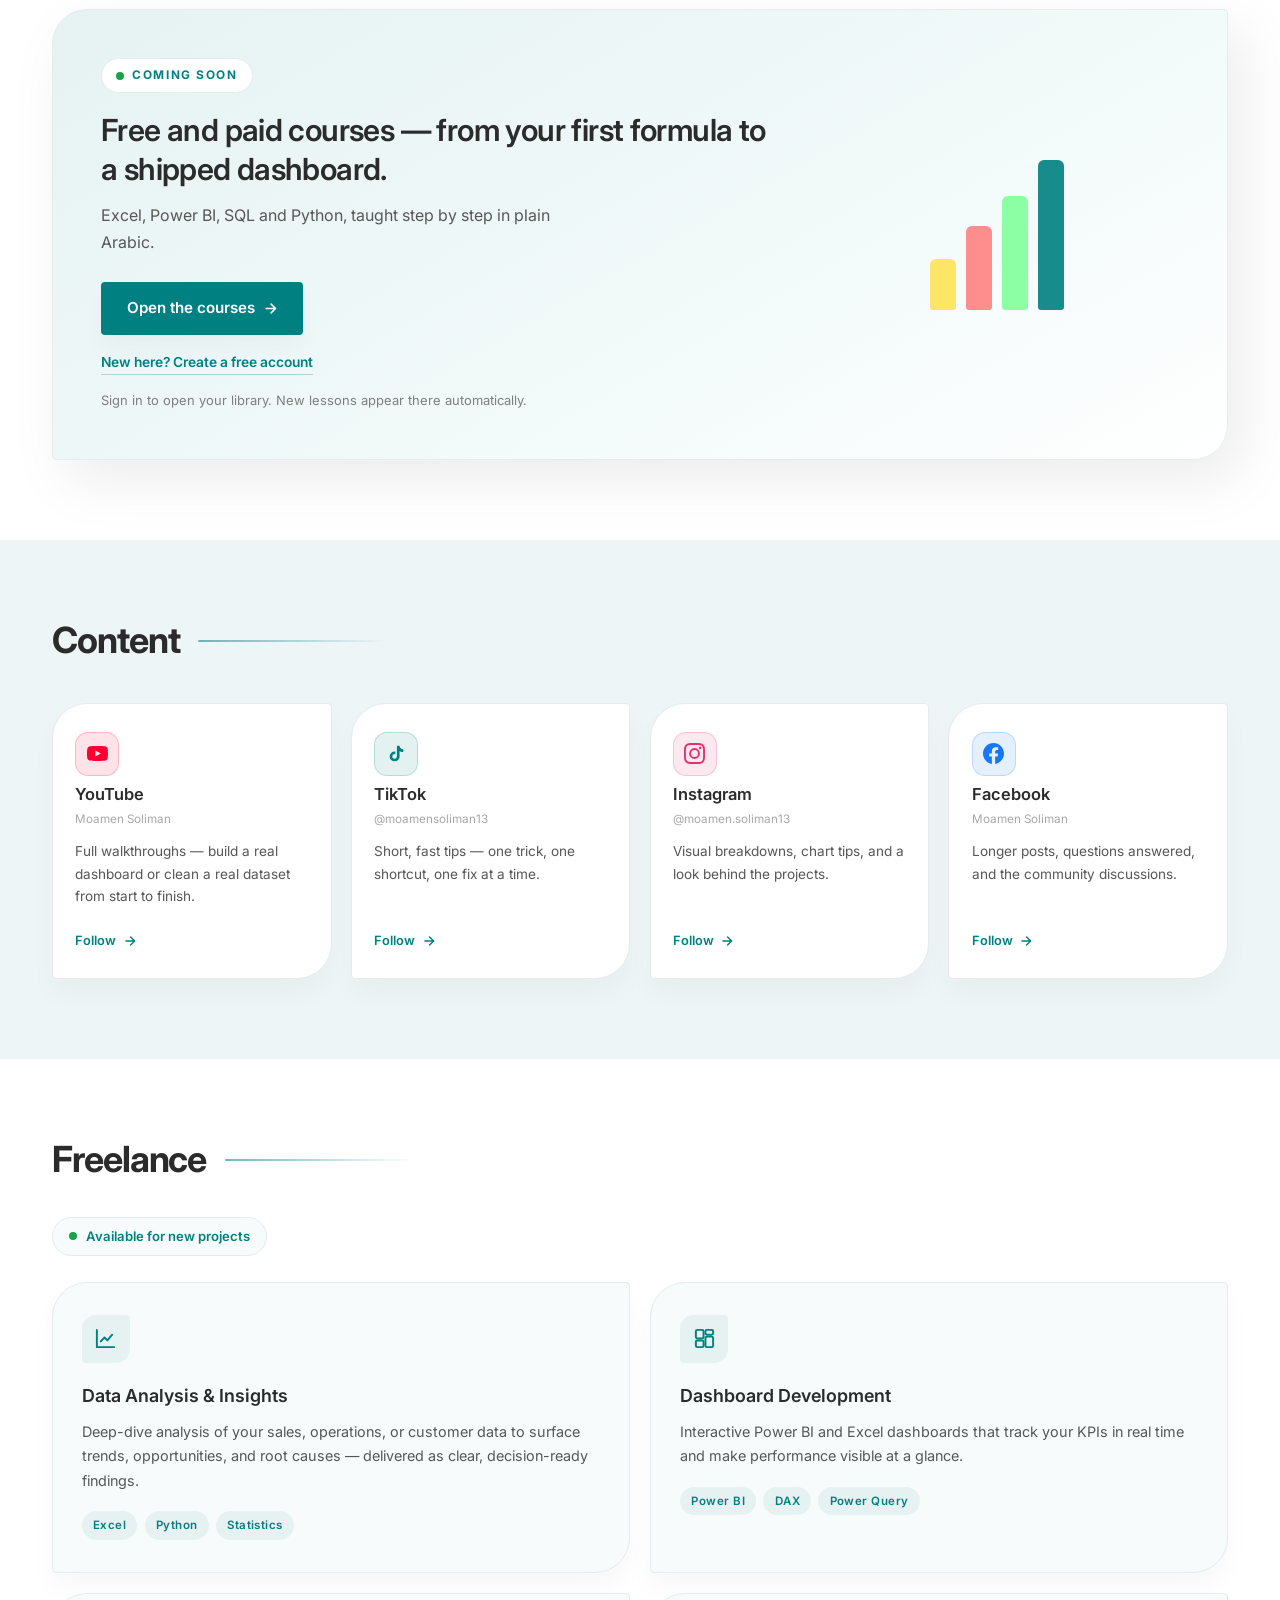
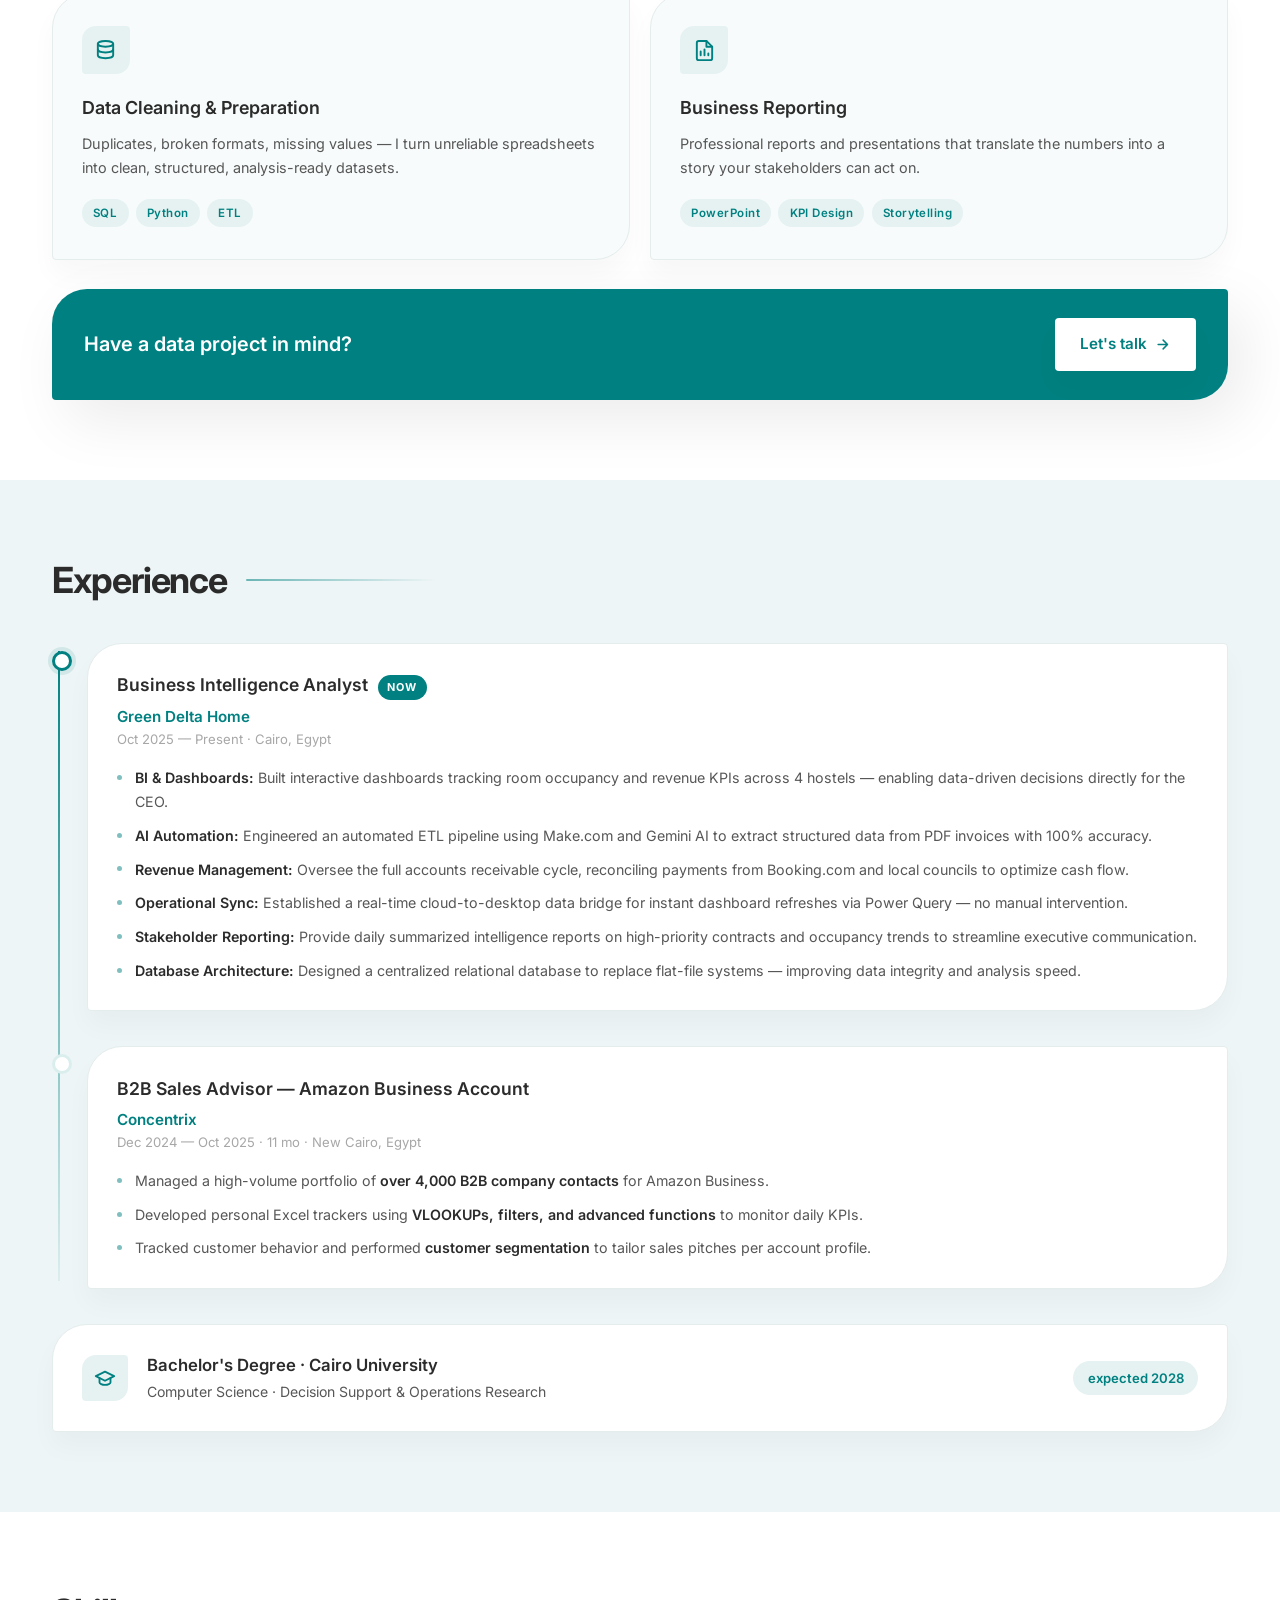
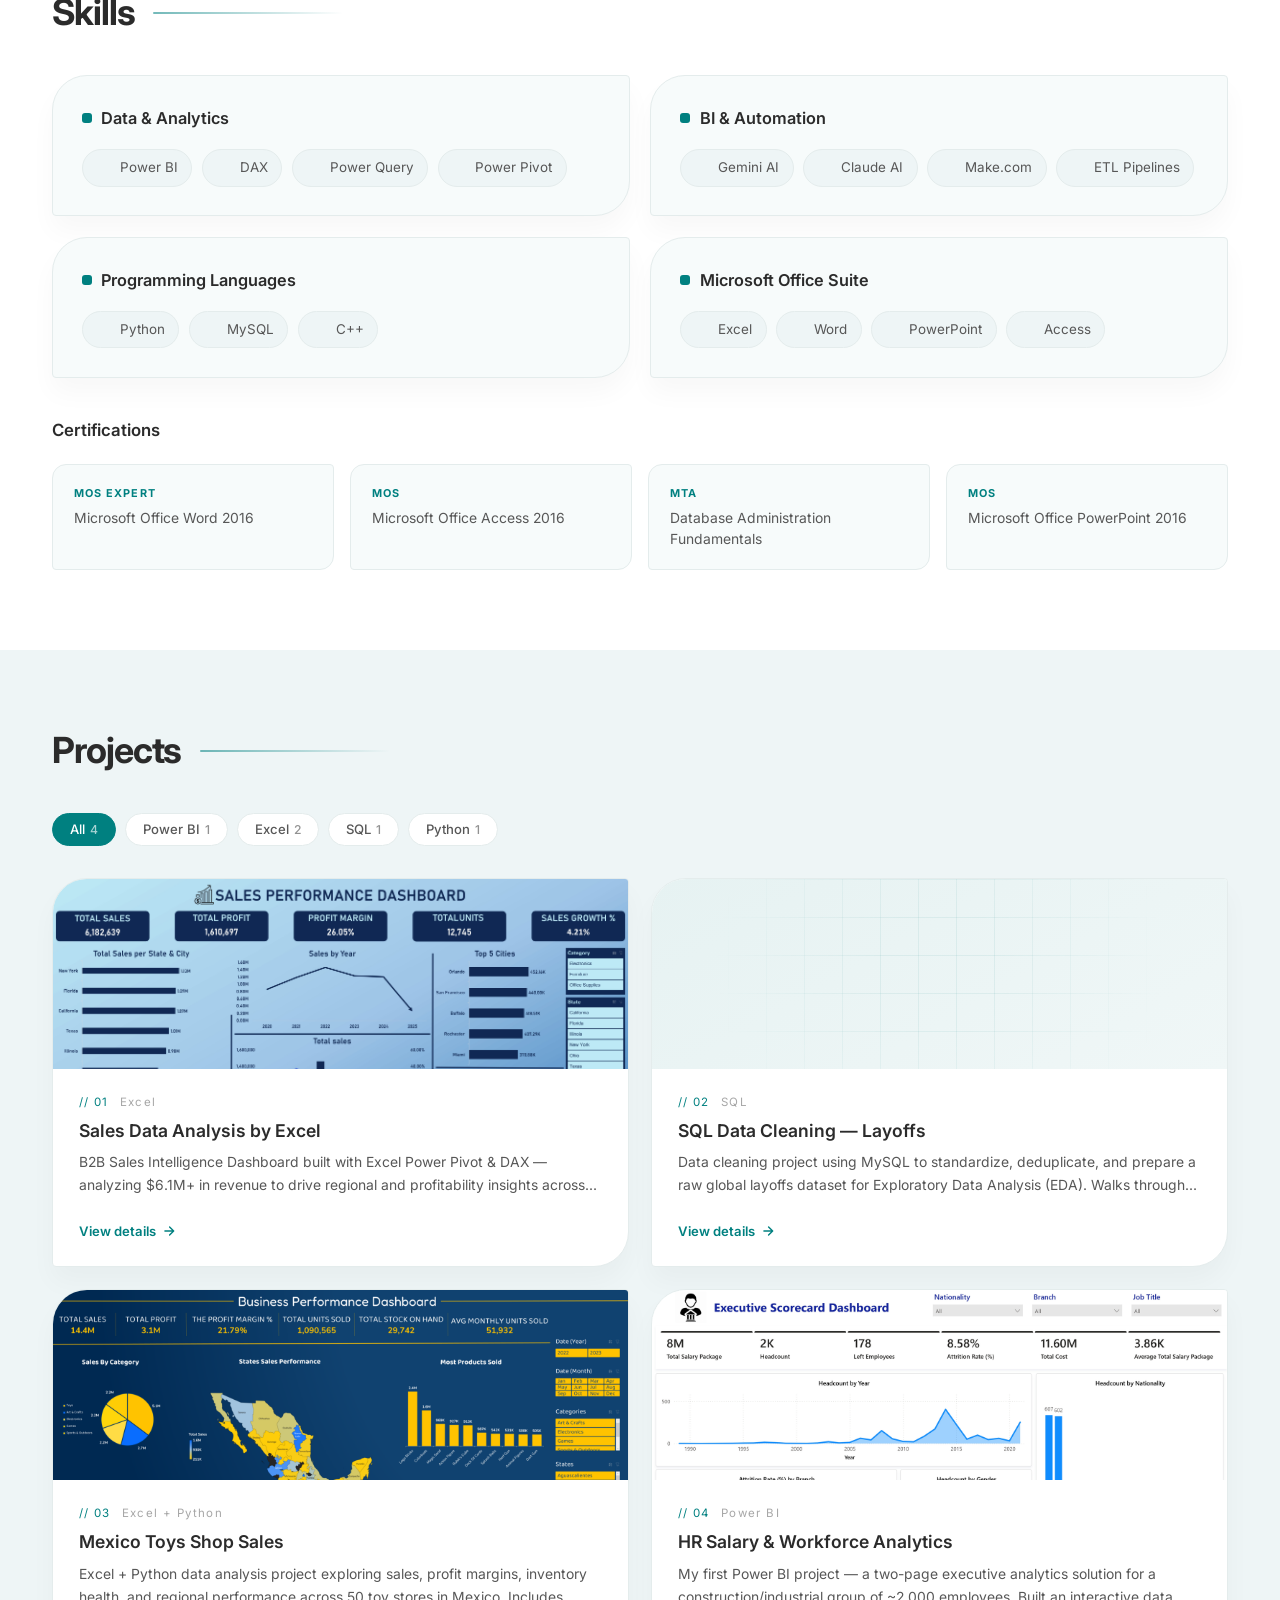
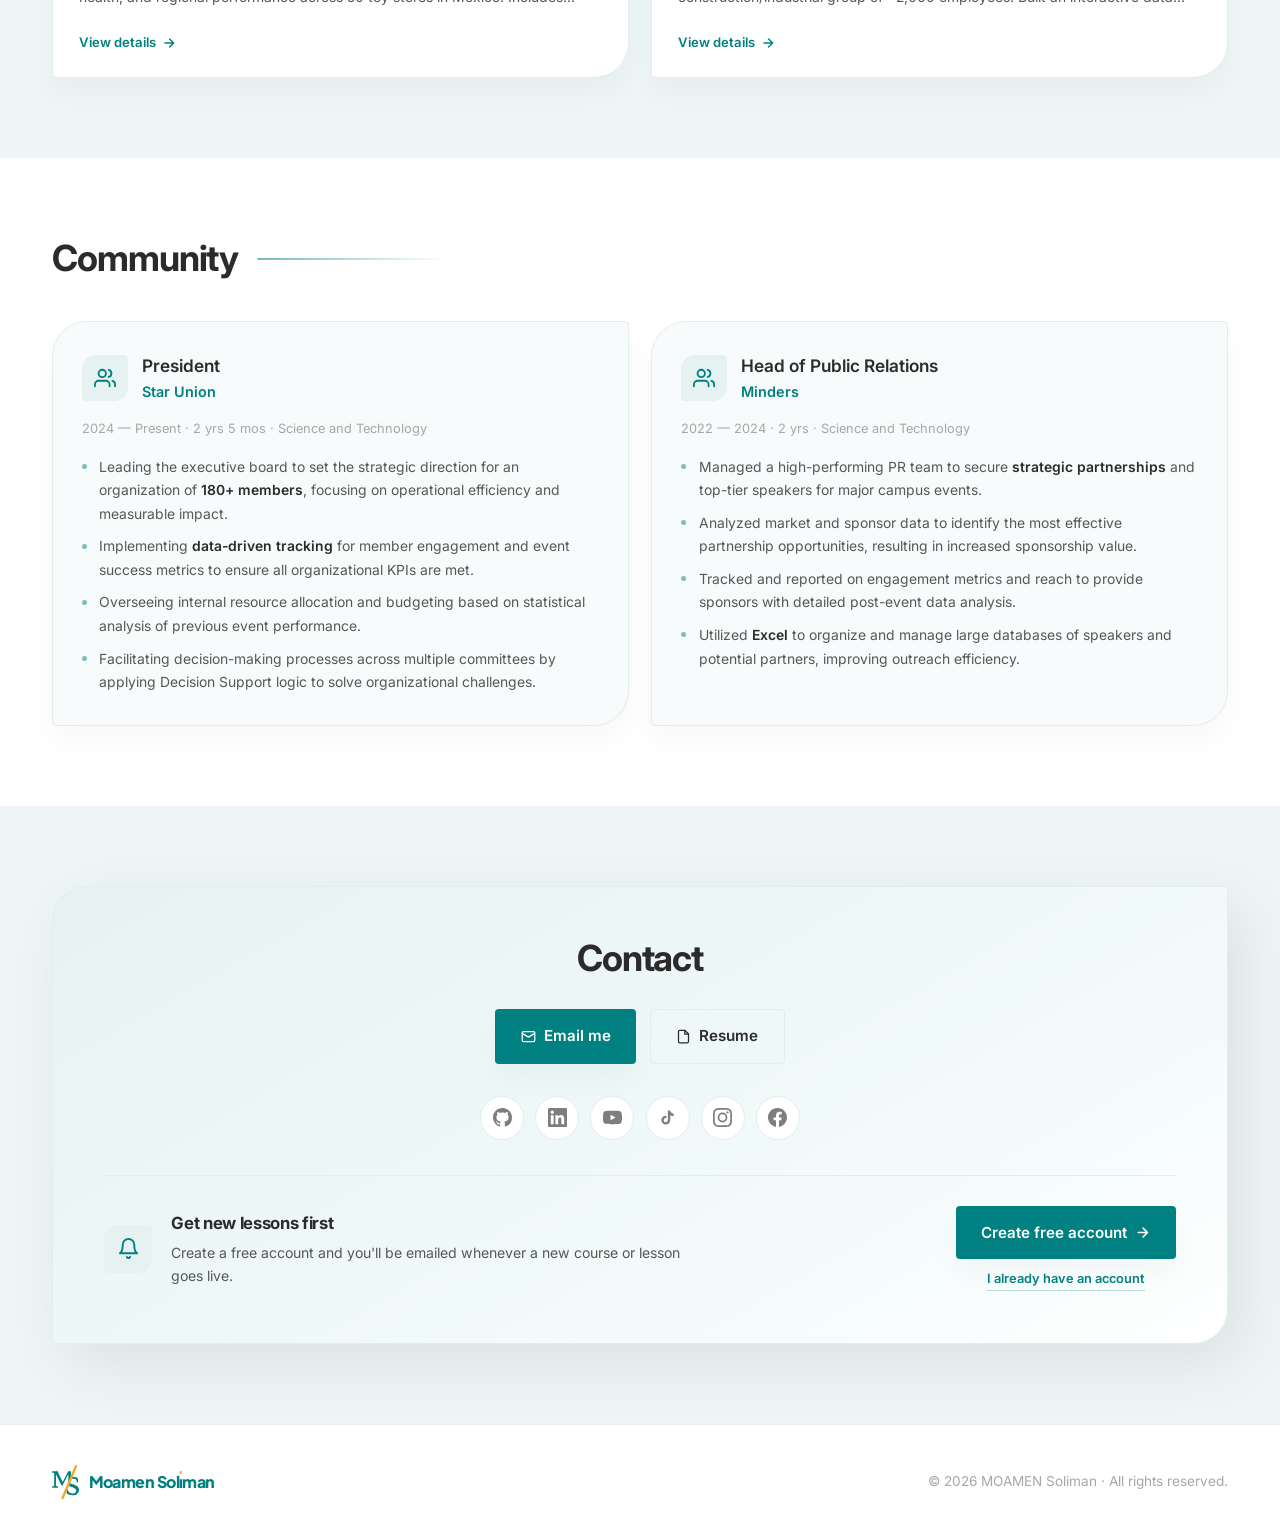
==== commit 00177ad5: "e" ====
--- a/index.html
+++ b/index.html
@@ -499,15 +499,64 @@
   .foot p{font-size:.85rem;color:var(--ink-4)}
   .foot .brand{font-size:1rem}
 
-  /* ── responsive ── */
+  /* secondary text link under a primary CTA */
+  .alt-link{
+    display:inline-block;margin-top:.85rem;font-size:.86rem;font-weight:600;
+    color:var(--teal);text-decoration:none;border-bottom:1px solid rgba(0,128,128,.28);
+    padding-bottom:1px;transition:color .2s,border-color .2s;
+  }
+  .alt-link:hover{color:var(--teal-600);border-color:var(--teal-600)}
+  .soon .alt-link{display:block;width:fit-content;margin-top:1rem}
+
+  /* contact → members / updates */
+  .members{
+    margin-top:2.2rem;padding-top:1.9rem;border-top:1px solid var(--line);
+    display:flex;align-items:center;gap:1.2rem;text-align:start;
+  }
+  .members-ico{
+    flex-shrink:0;width:48px;height:48px;border-radius:14px 4px 14px 4px;
+    background:var(--teal-tint);color:var(--teal);display:grid;place-items:center;
+  }
+  [dir="rtl"] .members-ico{border-radius:4px 14px 4px 14px}
+  .members-ico svg{width:23px;height:23px}
+  .members-txt{flex:1;min-width:0}
+  .members-txt h3{
+    font-family:var(--display);font-size:1.05rem;font-weight:700;
+    letter-spacing:-.02em;margin-bottom:.25rem;
+  }
+  html[lang="ar"] .members-txt h3{letter-spacing:normal}
+  .members-txt p{font-size:.88rem;color:var(--ink-2);line-height:1.65;margin:0;max-width:34rem}
+  .members-act{flex-shrink:0;display:flex;flex-direction:column;align-items:center;gap:.1rem}
+  .members-act .alt-link{margin-top:.5rem;font-size:.8rem}
+
+  /* ── mobile-only components: hidden by default, activated ≤768px ── */
+  .tabbar,.pills{display:none}
+  /* accordions are plain, fully-open cards above 768px */
+  .acc-head{
+    display:block;width:100%;background:none;border:0;padding:0;margin:0;
+    font:inherit;color:inherit;text-align:start;cursor:default;
+  }
+  .acc-head .acc-txt{display:block}
+  .acc-head .tl-top{display:flex;flex-wrap:wrap;align-items:baseline;gap:.6rem}
+  .acc-head .tl-co,.acc-head .tl-meta,.acc-head .org,.acc-head .meta{display:block}
+  .acc-head .vol-top{display:flex;align-items:center;gap:.9rem}
+  .acc-ind{display:none}
+  .acc-body{display:block}
+
+  /* ── responsive ───────────────────────────────────────────────
+     >768px  desktop + tablet (unchanged)
+     ≤768px  mobile refactor
+     ≤480px  compact phones
+  ─────────────────────────────────────────────────────────────── */
   @media (max-width:1040px){
     .plat-grid{grid-template-columns:repeat(2,1fr)}
     .certs{grid-template-columns:repeat(2,1fr)}
   }
-  @media (max-width:940px){
+
+  /* tablet: existing collapsible top nav stays */
+  @media (max-width:940px) and (min-width:769px){
     .burger{display:flex}
     .nav{flex-wrap:wrap;padding:.5rem .5rem .5rem .95rem}
-    /* capsule relaxes into a rounded panel while the menu is open */
     .nav.open{border-radius:26px;padding-bottom:.35rem}
     .nav.open .nav-links{padding-top:.35rem}
     .nav-links{order:3;width:100%;flex-direction:column;align-items:stretch;gap:0;
@@ -519,6 +568,8 @@
     .dropdown{position:static;opacity:1;visibility:visible;transform:none;box-shadow:none;
       border:0;background:none;padding:0;backdrop-filter:none;min-width:0}
     .dropdown a{padding:.9rem .2rem;border-radius:0}
+  }
+  @media (max-width:940px){
     .hero-grid,.about-grid{grid-template-columns:1fr;gap:2.6rem}
     .stage{order:-1;height:600px}
     .hero-sub{max-width:none}
@@ -526,33 +577,297 @@
     .soon-viz{height:110px;justify-content:flex-start}
     .svc-grid,.cat-grid,.proj-grid,.vol-grid{grid-template-columns:1fr}
   }
-  @media (max-width:640px){.nav-right .btn{display:none}}
-  @media (max-width:560px){
-    .plat-grid{grid-template-columns:1fr}
-    .stat-grid{grid-template-columns:1fr 1fr}
-  }
-  @media (max-width:520px){
-    .container{padding:0 1.2rem}
-    .sec{padding:4rem 0}
-    .blob{width:290px;height:430px}
-    .glass{width:min(342px,100%);bottom:14px;padding:.85rem .95rem;gap:.8rem;
-      border-radius:26px 4px 26px 4px}
-    .glass .t1{font-size:.85rem}.glass .t2{font-size:.72rem}
-    .spark{height:32px}.spark b{width:7px}
-    .chip{inset-inline-end:2px;top:52px;padding:.55rem .75rem}
-    .chip .v{font-size:.77rem}.chip .k{font-size:.6rem}
-    .halo{width:360px;height:360px;inset-inline-end:-4px;top:30px}
-    .halo2{width:260px;height:260px;inset-inline-end:10px;top:110px}
-    .stage{height:470px}
-    .contact-wrap,.soon{padding:2rem 1.3rem}
-    .svc-cta{padding:1.5rem 1.4rem}
-    .certs{grid-template-columns:1fr}
-  }
-  @media (max-width:380px){
-    .blob{width:238px;height:366px}
-    .glass{width:100%;bottom:10px}
-    .stage{height:430px}
-    .chip{top:40px}
+
+  /* ══════════════ MOBILE ≤768px ══════════════ */
+  @media (max-width:768px){
+    :root{
+      --pad:1.125rem;        /* 18px gutter */
+      --gap:.875rem;
+      --sec-y:2.75rem;
+      --r-sig:24px;
+      --tap:48px;            /* minimum touch target */
+      --bar-h:64px;
+    }
+    .container{padding:0 var(--pad)}
+    .sec{padding:var(--sec-y) 0}
+    body{padding-bottom:calc(var(--bar-h) + env(safe-area-inset-bottom,0px) + 1rem)}
+
+    /* fluid type */
+    .hero h1{font-size:clamp(2rem,8.5vw,2.7rem);line-height:1.16;margin-bottom:.9rem}
+    .hero-sub{font-size:clamp(.94rem,3.7vw,1.02rem);line-height:1.65;margin-bottom:1.4rem}
+    .sec-name{font-size:clamp(1.45rem,6vw,1.85rem)}
+    .sec-head{margin-bottom:1.5rem;gap:.85rem}
+    .sec-head .rule{max-width:110px}
+
+    /* ── top bar slims to brand + language ── */
+    .topbar{padding:.6rem 0}
+    .nav{padding:.45rem .45rem .45rem .85rem;gap:.6rem}
+    .nav-links,.burger,.nav .btn{display:none !important}
+    .brand{font-size:1.02rem;gap:.5rem}
+    .brand .mark{width:23px;height:29px}
+    .lang{width:var(--tap);height:var(--tap);font-size:.88rem}
+
+    /* ── floating bottom tab bar (thumb zone) ── */
+    .tabbar{
+      display:flex;position:fixed;z-index:85;
+      left:var(--pad);right:var(--pad);
+      bottom:calc(env(safe-area-inset-bottom,0px) + .6rem);
+      background:rgba(255,255,255,.82);
+      backdrop-filter:blur(20px) saturate(180%);
+      -webkit-backdrop-filter:blur(20px) saturate(180%);
+      border:1px solid rgba(203,221,221,.65);
+      border-radius:22px;
+      box-shadow:0 10px 34px rgba(10,60,60,.14),0 2px 6px rgba(10,60,60,.06);
+      padding:.4rem;
+      justify-content:space-between;
+    }
+    .tabbar button{
+      flex:1;min-width:0;min-height:var(--tap);
+      display:flex;flex-direction:column;align-items:center;justify-content:center;gap:.18rem;
+      background:none;border:0;cursor:pointer;border-radius:16px;padding:.35rem .2rem;
+      color:var(--ink-3);font-family:var(--body);font-size:.66rem;font-weight:600;
+      transition:color .2s,background .2s,transform .18s;
+      -webkit-tap-highlight-color:transparent;
+    }
+    html[lang="ar"] .tabbar button{font-size:.72rem}
+    .tabbar button svg{width:21px;height:21px;stroke-width:1.9}
+    .tabbar button:active{transform:scale(.93)}
+    .tabbar button.on{color:var(--teal);background:var(--teal-tint)}
+
+    /* ── off-canvas sheet ── */
+    .scrim{
+      position:fixed;inset:0;z-index:95;background:rgba(10,40,45,.42);
+      opacity:0;visibility:hidden;transition:opacity .3s,visibility .3s;
+      backdrop-filter:blur(2px);
+    }
+    .scrim.on{opacity:1;visibility:visible}
+    .sheet{
+      position:fixed;z-index:96;left:0;right:0;bottom:0;
+      background:#fff;border-radius:26px 26px 0 0;
+      padding:.65rem var(--pad) calc(env(safe-area-inset-bottom,0px) + 1.1rem);
+      transform:translateY(101%);transition:transform .38s cubic-bezier(.32,.72,0,1);
+      box-shadow:0 -12px 40px rgba(10,60,60,.18);
+      max-height:86vh;overflow-y:auto;-webkit-overflow-scrolling:touch;
+    }
+    .sheet.on{transform:translateY(0)}
+    .sheet-grip{width:40px;height:4px;border-radius:99px;background:#d7e3e3;margin:.35rem auto 1rem}
+    .sheet h3{font-family:var(--display);font-size:1.05rem;font-weight:700;
+      letter-spacing:-.02em;margin-bottom:.7rem;color:var(--ink)}
+    .sheet-links{list-style:none;display:grid;grid-template-columns:1fr 1fr;gap:.5rem}
+    .sheet-links a{
+      display:flex;align-items:center;gap:.6rem;min-height:var(--tap);
+      padding:.7rem .85rem;border-radius:14px;background:#f4f9f9;
+      text-decoration:none;color:var(--ink-2);font-size:.93rem;font-weight:600;
+      border:1px solid transparent;transition:background .2s,color .2s,border-color .2s;
+    }
+    .sheet-links a:active{background:var(--teal-tint);color:var(--teal)}
+    .sheet-links a.on{background:var(--teal-tint);color:var(--teal);border-color:rgba(0,128,128,.2)}
+    .sheet-cta{display:flex;gap:.55rem;margin-top:.9rem}
+    .sheet-cta .btn{flex:1;min-height:var(--tap);justify-content:center;border-radius:14px}
+
+    /* ── hero ── */
+    .hero{padding:1.2rem 0 2.5rem}
+    .hero-grid{gap:1.6rem}
+    .stage{height:min(64vw + 130px,400px)}
+    .blob{width:min(60vw,240px);height:min(88vw,352px)}
+    .glass{width:min(94%,330px);bottom:6px;padding:.75rem .85rem;gap:.7rem;border-radius:20px 4px 20px 4px}
+    .glass .t1{font-size:.82rem}
+    .glass .t2{font-size:.7rem}
+    .spark{height:28px}
+    .spark b{width:6px}
+    .chip{inset-inline-end:0;top:34px;padding:.5rem .68rem;gap:.4rem;border-radius:12px 3px 12px 3px}
+    .chip .v{font-size:.73rem}
+    .chip .k{font-size:.57rem}
+    .chip svg{width:22px;height:13px}
+    .halo{width:min(86vw,330px);height:min(86vw,330px);inset-inline-end:-6px;top:16px}
+    .halo2{width:min(64vw,244px);height:min(64vw,244px);inset-inline-end:8px;top:78px}
+    .hero-cta{flex-direction:column;gap:.6rem;margin-bottom:1.5rem}
+    .hero-cta .btn{width:100%;min-height:var(--tap);justify-content:center;border-radius:14px;font-size:.97rem}
+    .toolrow{gap:.6rem}
+    .toolrow .lbl{width:100%}
+
+    /* ── about ── */
+    .about-grid{gap:1.6rem}
+    .about-body p{font-size:.94rem;line-height:1.75;margin-bottom:.85rem}
+    .stat-grid{grid-template-columns:1fr 1fr;gap:.7rem}
+    .stat{padding:1rem .9rem;border-radius:16px 4px 16px 4px}
+    .stat .v{font-size:1.45rem}
+    .stat .k{font-size:.72rem}
+
+    /* ── courses ── */
+    .soon{padding:1.5rem 1.15rem;gap:1.2rem;border-radius:var(--r-sig) 4px var(--r-sig) 4px}
+    .soon h3{font-size:1.15rem;line-height:1.35}
+    .soon p{font-size:.92rem;margin-bottom:1.1rem}
+    .soon .btn{width:100%;min-height:var(--tap);justify-content:center;border-radius:14px}
+    .soon-viz{height:78px;gap:7px}
+    .soon-viz b{width:19px}
+    .soon .note{font-size:.78rem}
+
+    /* ── content platforms: 2-up compact badges ── */
+    .plat-grid{grid-template-columns:1fr 1fr;gap:.7rem}
+    .plat{padding:1rem .9rem;gap:.4rem;border-radius:18px 4px 18px 4px}
+    .plat-ico{width:38px;height:38px;border-radius:11px}
+    .plat-ico svg{width:18px;height:18px}
+    .plat-name{font-size:.95rem}
+    .plat-handle{font-size:.68rem}
+    .plat-blurb{display:none}
+    .plat-cta{padding-top:.5rem;font-size:.76rem;min-height:24px}
+
+    /* ── swipeable decks (projects + freelance) ── */
+    .deck{
+      display:flex !important;gap:.8rem;
+      overflow-x:auto;overflow-y:visible;
+      scroll-snap-type:x mandatory;-webkit-overflow-scrolling:touch;
+      scrollbar-width:none;
+      margin:0 calc(var(--pad) * -1);padding:.35rem var(--pad) .6rem;
+    }
+    .deck::-webkit-scrollbar{display:none}
+    .deck > *{flex:0 0 84%;scroll-snap-align:center;min-width:0}
+    .pills{display:flex;justify-content:center;gap:.4rem;margin-top:.35rem}
+    .pills button{
+      width:7px;height:7px;padding:0;border:0;border-radius:99px;background:#cfe0e0;
+      cursor:pointer;transition:width .28s,background .28s;
+      position:relative;
+    }
+    .pills button::after{content:"";position:absolute;inset:-14px}
+    .pills button.on{width:20px;background:var(--teal)}
+
+    .svc{padding:1.3rem 1.15rem}
+    .svc-ico{width:42px;height:42px;margin-bottom:.85rem}
+    .svc h3{font-size:1.03rem}
+    .svc p{font-size:.88rem;margin-bottom:.85rem}
+    .svc-cta{flex-direction:column;align-items:stretch;text-align:center;
+      padding:1.4rem 1.15rem;gap:.9rem;margin-top:1.2rem}
+    .svc-cta h3{font-size:1.08rem}
+    .svc-cta .btn{width:100%;min-height:var(--tap);justify-content:center;border-radius:14px}
+    .avail{margin:-.6rem 0 1.1rem;font-size:.8rem}
+
+    .proj-media{height:150px}
+    .proj-body{padding:1.1rem 1.15rem;gap:.45rem}
+    .proj-body h3{font-size:1.02rem}
+    .proj-body p{font-size:.85rem;-webkit-line-clamp:3}
+    .proj-more{min-height:34px;padding-top:.55rem}
+    .pfilters{
+      gap:.4rem;margin:0 calc(var(--pad) * -1) 1.1rem;padding:0 var(--pad);
+      overflow-x:auto;flex-wrap:nowrap;scrollbar-width:none;
+    }
+    .pfilters::-webkit-scrollbar{display:none}
+    .pchip{flex:0 0 auto;min-height:38px;padding:.4rem .95rem;font-size:.82rem}
+
+    /* ── accordion cards (experience + community) ── */
+    .acc-head{
+      width:100%;display:flex;align-items:flex-start;gap:.75rem;
+      background:none;border:0;padding:0;cursor:pointer;text-align:start;
+      font-family:inherit;color:inherit;min-height:var(--tap);
+      -webkit-tap-highlight-color:transparent;
+    }
+    .acc-head .acc-txt{flex:1;min-width:0}
+    .acc-ind{
+      flex-shrink:0;width:30px;height:30px;border-radius:50%;
+      background:var(--teal-tint);color:var(--teal);
+      display:grid;place-items:center;margin-top:.1rem;
+      transition:transform .32s cubic-bezier(.32,.72,0,1),background .25s;
+    }
+    .acc-ind svg{width:15px;height:15px}
+    .is-open .acc-ind{transform:rotate(180deg);background:var(--teal);color:#fff}
+    .acc-body{
+      display:grid;grid-template-rows:0fr;opacity:0;
+      transition:grid-template-rows .36s cubic-bezier(.32,.72,0,1),opacity .28s ease;
+    }
+    .acc-body > div{overflow:hidden;min-height:0}
+    .is-open .acc-body{grid-template-rows:1fr;opacity:1}
+    .tl{padding-inline-start:1.5rem}
+    .tl::before{inset-inline-start:5px}
+    .tl-item{margin-bottom:.8rem}
+    .tl-item::before{inset-inline-start:-1.5rem;width:12px;height:12px;top:1.15rem}
+    .tl-card{padding:1.1rem 1.15rem}
+    .tl-card h3{font-size:1rem}
+    .tl-co{font-size:.88rem}
+    .tl-meta{font-size:.76rem;margin-bottom:0}
+    .is-open .tl-meta{margin-bottom:.85rem}
+    .tl-card li,.vol li{font-size:.86rem;line-height:1.65}
+    .tl-card ul,.vol ul{padding-top:.2rem}
+    .edu{padding:1.1rem 1.15rem;gap:.85rem}
+    .edu-ico{width:40px;height:40px}
+    .edu h3{font-size:.97rem}
+    .edu .f{font-size:.82rem}
+    .edu .y{margin:0;font-size:.76rem;padding:.3rem .7rem}
+    .vol{padding:1.2rem 1.15rem}
+    .vol-grid{gap:.8rem}
+    .vol-top{margin-bottom:.5rem;gap:.7rem}
+    .vol-ico{width:40px;height:40px}
+    .vol h3{font-size:1rem}
+    .vol .org{font-size:.85rem}
+    .vol .meta{font-size:.76rem;margin-bottom:0}
+    .is-open .vol .meta{margin-bottom:.8rem}
+
+    /* ── skills: scrolling badge rows ── */
+    .cat-grid{gap:.8rem}
+    .cat{padding:1.15rem 0 1.15rem 1.15rem}
+    [dir="rtl"] .cat{padding:1.15rem 1.15rem 1.15rem 0}
+    .cat h3{font-size:.96rem;margin-bottom:.8rem;padding-inline-end:1.15rem}
+    .chips{flex-wrap:nowrap;overflow-x:auto;scrollbar-width:none;
+      padding-inline-end:1.15rem;gap:.45rem}
+    .chips::-webkit-scrollbar{display:none}
+    .chips span{flex:0 0 auto;min-height:36px;font-size:.82rem;padding:.4rem .8rem}
+    .certs{grid-template-columns:1fr 1fr;gap:.7rem}
+    .cert{padding:.9rem .95rem;border-radius:14px 4px 14px 4px}
+    .cert .t{font-size:.62rem}
+    .cert .n{font-size:.79rem;line-height:1.45}
+
+    /* ── contact ── */
+    .contact-wrap{padding:1.9rem 1.15rem;border-radius:var(--r-sig) 4px var(--r-sig) 4px}
+    .members{flex-direction:column;text-align:center;gap:.9rem;margin-top:1.8rem;padding-top:1.5rem}
+    .members-txt h3{font-size:1rem}
+    .members-txt p{font-size:.85rem}
+    .members-act{width:100%}
+    .members-act .btn{width:100%;min-height:var(--tap);justify-content:center;border-radius:14px}
+    .soon .alt-link,.members .alt-link{display:block;text-align:center}
+    .contact-actions{flex-direction:column;gap:.6rem}
+    .contact-actions .btn{width:100%;min-height:var(--tap);justify-content:center;border-radius:14px}
+    .socials{gap:.55rem;margin-top:1.5rem}
+    .socials a{width:var(--tap);height:var(--tap)}
+
+    /* ── footer ── */
+    footer{padding:1.8rem 0}
+    .foot{flex-direction:column;align-items:flex-start;gap:.8rem}
+    .foot p{font-size:.79rem}
+
+    /* ── project detail page ── */
+    .proj-page{padding:1.2rem 0 2.5rem}
+    .pp-head h1{font-size:clamp(1.6rem,7vw,2.1rem)}
+    .pp-desc{font-size:.92rem;line-height:1.7}
+    .pp-actions{gap:.55rem}
+    .pp-actions .btn{flex:1;min-height:var(--tap);justify-content:center;border-radius:14px}
+    .pp-stats,.pp-kpis{grid-template-columns:1fr 1fr;gap:.7rem}
+    .pp-h2{font-size:1.2rem;margin:1.9rem 0 1rem}
+    .pp-tools,.pp-ins,.pp-proc,.pp-recs{grid-template-columns:1fr;gap:.8rem}
+    .pp-bottom{padding:1.3rem 1.15rem}
+    .pp-bottom p{font-size:.88rem}
+    .pp-back{min-height:var(--tap);margin-bottom:1rem}
+  }
+
+  /* ══════════════ COMPACT ≤480px ══════════════ */
+  @media (max-width:480px){
+    :root{--pad:1rem;--sec-y:2.35rem}
+    .hero h1{font-size:clamp(1.85rem,9vw,2.3rem)}
+    .sec-name{font-size:clamp(1.35rem,6.6vw,1.6rem)}
+    .stage{height:min(70vw + 110px,360px)}
+    .blob{width:min(62vw,215px);height:min(92vw,315px)}
+    .glass{width:100%;bottom:2px;padding:.68rem .75rem}
+    .chip{top:24px;padding:.42rem .6rem}
+    .deck > *{flex:0 0 88%}
+    .stat-grid,.certs{grid-template-columns:1fr 1fr;gap:.6rem}
+    .plat-grid{grid-template-columns:1fr 1fr;gap:.6rem}
+    .tabbar button{font-size:.62rem}
+    .tabbar button svg{width:20px;height:20px}
+    .sheet-links{grid-template-columns:1fr}
+    .pp-stats,.pp-kpis{grid-template-columns:1fr}
+  }
+  @media (max-width:360px){
+    .plat-grid,.stat-grid,.certs{grid-template-columns:1fr}
+    .tabbar button span{display:none}
+    .tabbar button{min-height:46px}
   }
 </style>
 <style>
@@ -624,10 +939,15 @@
   /* ── icons ── */
   var ICONS = {
     logo:'<svg viewBox="0 0 180 228" role="img" aria-label="MS"><path class="ms-letters" d="M 0 44.8 A 3.2 3.2 0 0 1 3.2 41.6 L 13 41 L 38 41 A 3 3 0 0 1 41 44 L 41 52 L 71.75 113.5 L 108 41 L 118.5 41 L 71.23 135.54 A 4.45 4.45 0 0 1 63.27 135.54 L 26.5 62 L 26.5 136.5 C 26.5 139.2 28 141 30.5 141 L 37.8 141.4 A 3.2 3.2 0 0 1 41 144.6 L 41 148.2 A 3.2 3.2 0 0 1 37.8 151.4 L 13 152 L 3.2 151.4 A 3.2 3.2 0 0 1 0 148.2 L 0 144.6 A 3.2 3.2 0 0 1 3.2 141.4 L 11.5 141 C 13.4 141 14.5 139.4 14.5 136.5 L 14.5 56.5 C 14.5 53.6 13.4 52 11.5 52 L 3.2 51.6 A 3.2 3.2 0 0 1 0 48.4 Z M 109 41 L 126.5 41 L 126.5 64 C 126.5 73 133 80 145 80 C 160 80 172 83.5 174 95 L 174 110.5 C 174 114.5 172 116.5 168.8 116.5 C 165.6 116.5 164 114.5 164 111 C 164 102.5 160.5 95.5 150.5 92.5 L 131 92.5 C 127.5 92.5 126 94.5 126 98 C 126 108 119.5 112 119.5 122 C 128 124 166.3 135.8 174 147.5 A 35 35 0 0 1 145 201.5 C 135 201.5 118 199.5 106 194.5 C 99.5 191 97 188.5 97 183 L 97 172 L 103 158 C 105 167 108 176 114 182 C 120 188 133 189.9 141.5 189.9 A 20.4 20.4 0 0 0 161.7 167 C 160.8 160 142 149 124 145 C 116 141.5 109 132 109 118 L 109 41 Z"/><path class="ms-rule" d="M 152.82 4.28 A 8 8 0 0 1 167.58 10.48 L 78.08 223.7 A 8 8 0 0 1 63.32 217.5 Z"/></svg>',
+    home:'<svg viewBox="0 0 24 24" fill="none" stroke="currentColor" stroke-linecap="round" stroke-linejoin="round"><path d="m3 10 9-7 9 7v10a2 2 0 0 1-2 2H5a2 2 0 0 1-2-2z"/><path d="M9 22V12h6v10"/></svg>',
+    grid:'<svg viewBox="0 0 24 24" fill="none" stroke="currentColor" stroke-linecap="round" stroke-linejoin="round"><rect x="3" y="3" width="7" height="7" rx="1.6"/><rect x="14" y="3" width="7" height="7" rx="1.6"/><rect x="3" y="14" width="7" height="7" rx="1.6"/><rect x="14" y="14" width="7" height="7" rx="1.6"/></svg>',
+    play:'<svg viewBox="0 0 24 24" fill="none" stroke="currentColor" stroke-linecap="round" stroke-linejoin="round"><rect x="2" y="4" width="20" height="16" rx="3"/><path d="m10 9 5 3-5 3z"/></svg>',
+    menu:'<svg viewBox="0 0 24 24" fill="none" stroke="currentColor" stroke-linecap="round" stroke-linejoin="round"><path d="M4 7h16M4 12h16M4 17h16"/></svg>',
     chevD:'<svg viewBox="0 0 24 24" fill="none" stroke="currentColor" stroke-width="2.4" stroke-linecap="round" stroke-linejoin="round"><path d="m6 9 6 6 6-6"/></svg>',
     arrow:'<svg viewBox="0 0 24 24" fill="none" stroke="currentColor" stroke-width="2.4" stroke-linecap="round" stroke-linejoin="round"><path d="M5 12h14M13 5l7 7-7 7"/></svg>',
     out:'<svg viewBox="0 0 24 24" fill="none" stroke="currentColor" stroke-width="2.4" stroke-linecap="round" stroke-linejoin="round"><path d="M7 17 17 7M8 7h9v9"/></svg>',
     back:'<svg viewBox="0 0 24 24" fill="none" stroke="currentColor" stroke-width="2.4" stroke-linecap="round" stroke-linejoin="round"><path d="m15 18-6-6 6-6"/></svg>',
+    bell:'<svg viewBox="0 0 24 24" fill="none" stroke="currentColor" stroke-width="2" stroke-linecap="round" stroke-linejoin="round"><path d="M18 8a6 6 0 0 0-12 0c0 7-3 9-3 9h18s-3-2-3-9"/><path d="M13.7 21a2 2 0 0 1-3.4 0"/></svg>',
     mail:'<svg viewBox="0 0 24 24" fill="none" stroke="currentColor" stroke-width="2" stroke-linecap="round" stroke-linejoin="round"><rect x="2" y="4" width="20" height="16" rx="2"/><path d="m2 7 10 6 10-6"/></svg>',
     doc:'<svg viewBox="0 0 24 24" fill="none" stroke="currentColor" stroke-width="2" stroke-linecap="round" stroke-linejoin="round"><path d="M14 2H6a2 2 0 0 0-2 2v16a2 2 0 0 0 2 2h12a2 2 0 0 0 2-2V8z"/><path d="M14 2v6h6"/></svg>',
     cap:'<svg viewBox="0 0 24 24" fill="none" stroke="currentColor" stroke-width="2" stroke-linecap="round" stroke-linejoin="round"><path d="M22 10 12 5 2 10l10 5 10-5Z"/><path d="M6 12v5c0 1 2.7 2.5 6 2.5s6-1.5 6-2.5v-5"/></svg>',
@@ -817,8 +1137,8 @@
           '<span class="soon-pill"><span class="dot"></span> '+esc(c.badge||"")+'</span>'+
           '<h3>'+esc(c.heading||"")+'</h3>'+
           '<p>'+esc(c.text||"")+'</p>'+
-          (c.formUrl?'<a class="btn" href="'+esc(c.formUrl)+'" target="_blank" rel="noopener">'+
-            esc(c.cta||"")+ICONS.arrow+'</a>':"")+
+          (c.url?'<a class="btn" href="'+esc(c.url)+'">'+esc(c.cta||"")+ICONS.arrow+'</a>':"")+
+          (c.altUrl?'<a class="alt-link" href="'+esc(c.altUrl)+'">'+esc(c.ctaAlt||"")+'</a>':"")+
           (c.note?'<p class="note">'+esc(c.note)+'</p>':"")+
         '</div>'+
         '<div class="soon-viz" aria-hidden="true">'+
@@ -852,12 +1172,12 @@
     document.getElementById("freelance").innerHTML='<div class="container">'+
       head(s)+
       (s.availability?'<span class="avail reveal"><span class="dot"></span>'+esc(s.availability)+'</span>':"")+
-      '<div class="svc-grid">'+(s.items||[]).map(function(it,i){
+      '<div class="svc-grid deck">'+(s.items||[]).map(function(it,i){
         return '<div class="card svc reveal" style="--rd:'+(i*80)+'ms">'+
           '<div class="svc-ico">'+(ICONS[it.icon]||ICONS.svcInsights)+'</div>'+
           '<h3>'+esc(it.title)+'</h3><p>'+esc(it.desc)+'</p>'+
           '<div class="tags">'+(it.tags||[]).map(function(x){return '<span>'+esc(x)+'</span>';}).join("")+'</div></div>';
-      }).join("")+'</div>'+
+      }).join("")+'</div><div class="pills"></div>'+
       (s.cta?'<div class="svc-cta reveal"><h3>'+esc(s.cta.heading||"")+'</h3>'+
         '<a class="btn" href="#contact">'+esc(s.cta.button||"")+ICONS.arrow+'</a></div>':"")+
       '</div>';
@@ -869,12 +1189,16 @@
     document.getElementById("experience").innerHTML='<div class="container">'+head(e)+
       '<div class="tl">'+(e.items||[]).map(function(it,i){
         return '<div class="tl-item reveal'+(it.current?' now':'')+'" style="--rd:'+(i*80)+'ms">'+
-          '<div class="card tl-card">'+
-            '<div class="tl-top"><h3>'+esc(it.title)+'</h3>'+
-              (it.current?'<span class="now-tag">'+esc(t("now"))+'</span>':"")+'</div>'+
-            '<div class="tl-co">'+esc(it.company)+'</div>'+
-            '<div class="tl-meta">'+esc(it.period)+(it.location?' · '+esc(it.location):"")+'</div>'+
-            '<ul>'+(it.bullets||[]).map(function(b){return '<li>'+inline(b)+'</li>';}).join("")+'</ul>'+
+          '<div class="card tl-card acc">'+
+            '<button class="acc-head" type="button" aria-expanded="false"><span class="acc-txt">'+
+              '<span class="tl-top"><h3>'+esc(it.title)+'</h3>'+
+                (it.current?'<span class="now-tag">'+esc(t("now"))+'</span>':"")+'</span>'+
+              '<span class="tl-co">'+esc(it.company)+'</span>'+
+              '<span class="tl-meta">'+esc(it.period)+(it.location?' · '+esc(it.location):"")+'</span>'+
+            '</span><span class="acc-ind">'+ICONS.chevD+'</span></button>'+
+            '<div class="acc-body"><div>'+
+              '<ul>'+(it.bullets||[]).map(function(b){return '<li>'+inline(b)+'</li>';}).join("")+'</ul>'+
+            '</div></div>'+
           '</div></div>';
       }).join("")+'</div>'+
       (ed.school?'<div class="card edu reveal">'+
@@ -922,7 +1246,7 @@
       }).join("");
     document.getElementById("projects").innerHTML='<div class="container">'+head(pj)+
       '<div class="pfilters" id="pfilters">'+chips+'</div>'+
-      '<div class="proj-grid" id="projGrid">'+items.map(function(p,i){
+      '<div class="proj-grid deck" id="projGrid">'+items.map(function(p,i){
         var m=(p.media||[])[0];
         return '<a class="card proj reveal" href="#/project/'+esc(p.id)+'" data-tags="'+esc(ptags(p).join(" "))+'" style="--rd:'+(i*70)+'ms">'+
           '<div class="proj-media'+(m?'':' empty')+'">'+(m?'<img src="'+esc(m)+'" alt="'+esc(p.title)+'" loading="lazy">':'')+'</div>'+
@@ -932,7 +1256,7 @@
             '<p>'+String(p.descriptionHtml||"").replace(/<[^>]+>/g,"")+'</p>'+
             '<span class="proj-more">'+esc(t("viewDetails"))+ICONS.arrow+'</span>'+
           '</div></a>';
-      }).join("")+'</div></div>';
+      }).join("")+'</div><div class="pills"></div></div>';
   }
 
   /* ── community ── */
@@ -940,11 +1264,15 @@
     var v=d.volunteering||{};
     document.getElementById("community").innerHTML='<div class="container">'+head(v)+
       '<div class="vol-grid">'+(v.items||[]).map(function(it,i){
-        return '<div class="card vol reveal" style="--rd:'+(i*80)+'ms">'+
-          '<div class="vol-top"><span class="vol-ico">'+ICONS.users+'</span>'+
-            '<div><h3>'+esc(it.title)+'</h3><div class="org">'+esc(it.organization)+'</div></div></div>'+
-          '<div class="meta">'+esc(it.period)+(it.category?' · '+esc(it.category):"")+'</div>'+
-          '<ul>'+(it.bullets||[]).map(function(b){return '<li>'+inline(b)+'</li>';}).join("")+'</ul></div>';
+        return '<div class="card vol reveal acc" style="--rd:'+(i*80)+'ms">'+
+          '<button class="acc-head" type="button" aria-expanded="false"><span class="acc-txt">'+
+            '<span class="vol-top"><span class="vol-ico">'+ICONS.users+'</span>'+
+              '<span><h3>'+esc(it.title)+'</h3><span class="org">'+esc(it.organization)+'</span></span></span>'+
+            '<span class="meta">'+esc(it.period)+(it.category?' · '+esc(it.category):"")+'</span>'+
+          '</span><span class="acc-ind">'+ICONS.chevD+'</span></button>'+
+          '<div class="acc-body"><div>'+
+            '<ul>'+(it.bullets||[]).map(function(b){return '<li>'+inline(b)+'</li>';}).join("")+'</ul>'+
+          '</div></div></div>';
       }).join("")+'</div></div>';
   }
 
@@ -964,7 +1292,43 @@
         '<div class="socials">'+links.filter(function(l){return s[l[0]];}).map(function(l){
           return '<a href="'+esc(s[l[0]])+'" target="_blank" rel="noopener" aria-label="'+l[0]+'">'+ICONS[l[1]]+'</a>';
         }).join("")+'</div>'+
+        (c.membersCta?
+          '<div class="members">'+
+            '<div class="members-ico">'+ICONS.bell+'</div>'+
+            '<div class="members-txt">'+
+              '<h3>'+esc(c.membersTitle||"")+'</h3>'+
+              '<p>'+esc(c.membersNote||"")+'</p>'+
+            '</div>'+
+            '<div class="members-act">'+
+              '<a class="btn" href="signup.html">'+esc(c.membersCta)+ICONS.arrow+'</a>'+
+              '<a class="alt-link" href="login.html">'+esc(c.membersAlt||"")+'</a>'+
+            '</div>'+
+          '</div>':"")+
       '</div></div>';
+  }
+
+  /* ── mobile nav: 4 destinations in the thumb zone + a sheet for the rest ── */
+  var TABS=[["home","home"],["courses","cap"],["projects","grid"],["content","play"]];
+  function renderMobileNav(d){
+    var n=UI[LANG].nav, p=d.profile||{};
+    document.getElementById("tabbar").innerHTML=
+      TABS.map(function(x){
+        return '<button type="button" data-go="'+x[0]+'" aria-label="'+esc(n[x[0]])+'">'+
+          ICONS[x[1]]+'<span>'+esc(n[x[0]])+'</span></button>';
+      }).join("")+
+      '<button type="button" id="sheetBtn" aria-label="'+esc(t("more"))+'" aria-expanded="false">'+
+        ICONS.menu+'<span>'+esc(t("more"))+'</span></button>';
+
+    document.getElementById("sheet").innerHTML=
+      '<div class="sheet-grip"></div>'+
+      '<h3>'+esc(t("more"))+'</h3>'+
+      '<ul class="sheet-links">'+SECTIONS.map(function(id){
+        return '<li><a href="#'+id+'" data-sec="'+id+'">'+esc(n[id])+'</a></li>';
+      }).join("")+'</ul>'+
+      '<div class="sheet-cta">'+
+        (p.email?'<a class="btn" href="mailto:'+esc(p.email)+'">'+ICONS.mail+esc(t("emailMe"))+'</a>':"")+
+        '<button class="btn btn-ghost" id="sheetLang">'+(LANG==="ar"?"English":"العربية")+'</button>'+
+      '</div>';
   }
 
   /* ── footer ── */
@@ -982,9 +1346,10 @@
     var d=D();
     renderNav(d); renderHero(d); renderAbout(d); renderCourses(d); renderContent(d);
     renderFreelance(d); renderExperience(d); renderSkills(d); renderProjects(d);
-    renderCommunity(d); renderContact(d); renderFooter(d);
+    renderCommunity(d); renderContact(d); renderFooter(d); renderMobileNav(d);
     bind();
     reveal();
+    buildDecks();
   }
   window.__renderAll = renderAll;
   window.__D = D;
@@ -1104,17 +1469,7 @@
         if(more){ more.classList.remove("open"); if(mBtn) mBtn.setAttribute("aria-expanded","false"); }
       }
     });
-    if(langBtn) langBtn.addEventListener("click",function(){
-      var nl=LANG==="ar"?"en":"ar";
-      LANG=nl;
-      try{ localStorage.setItem("mz-lang",nl); }catch(err){}
-      document.documentElement.lang=nl;
-      document.documentElement.dir=nl==="ar"?"rtl":"ltr";
-      var y=window.scrollY;
-      renderAll();
-      router();
-      window.scrollTo(0,y);
-    });
+    if(langBtn) langBtn.addEventListener("click",switchLang);
 
     var pf=document.getElementById("pfilters");
     if(pf) pf.addEventListener("click",function(e){
@@ -1142,6 +1497,106 @@
     if(nav){nav.classList.remove("open"); if(burger) burger.setAttribute("aria-expanded","false");}
   });
 
+
+  function switchLang(){
+    var nl=LANG==="ar"?"en":"ar";
+    LANG=nl;
+    try{ localStorage.setItem("mz-lang",nl); }catch(err){}
+    document.documentElement.lang=nl;
+    document.documentElement.dir=nl==="ar"?"rtl":"ltr";
+    var y=window.scrollY;
+    renderAll();
+    router();
+    window.scrollTo(0,y);
+  }
+
+  /* ── mobile interactions ───────────────────────────────────── */
+  var MQ=window.matchMedia("(max-width:768px)");
+
+  function sheetOpen(on){
+    var s=document.getElementById("sheet"), sc=document.getElementById("scrim"),
+        b=document.getElementById("sheetBtn");
+    if(!s||!sc) return;
+    if(on){ s.hidden=false; sc.hidden=false; void s.offsetWidth; }
+    s.classList.toggle("on",on);
+    sc.classList.toggle("on",on);
+    if(b){ b.classList.toggle("on",on); b.setAttribute("aria-expanded",on?"true":"false"); }
+    document.body.style.overflow=on?"hidden":"";
+    if(!on) setTimeout(function(){
+      if(!s.classList.contains("on")){ s.hidden=true; sc.hidden=true; }
+    },380);
+  }
+
+  /* one delegated listener for the whole mobile layer — no re-renders */
+  document.addEventListener("click",function(e){
+    var go=e.target.closest("[data-go]");
+    if(go){
+      var el=document.getElementById(go.getAttribute("data-go"));
+      if(el){ if(location.hash.indexOf("#/project/")===0) location.hash=""; el.scrollIntoView({behavior:"smooth",block:"start"}); }
+      return;
+    }
+    if(e.target.closest("#sheetBtn")){ sheetOpen(!document.getElementById("sheet").classList.contains("on")); return; }
+    if(e.target.closest("#scrim")){ sheetOpen(false); return; }
+    if(e.target.closest(".sheet-links a")){ sheetOpen(false); return; }
+    if(e.target.closest("#sheetLang")){ sheetOpen(false); switchLang(); return; }
+    var head=e.target.closest(".acc-head");
+    if(head && MQ.matches){
+      var card=head.closest(".acc");
+      var open=card.classList.toggle("is-open");
+      head.setAttribute("aria-expanded",open?"true":"false");
+    }
+  });
+  document.addEventListener("keydown",function(e){
+    if(e.key==="Escape") sheetOpen(false);
+  });
+
+  /* swipeable decks — pills reflect scroll position */
+  function buildDecks(){
+    document.querySelectorAll(".deck").forEach(function(deck){
+      var pills=deck.parentNode.querySelector(".pills");
+      if(!pills) return;
+      var cards=[].slice.call(deck.children);
+      pills.innerHTML=cards.map(function(_,i){
+        return '<button type="button" aria-label="'+(i+1)+'"'+(i?"":' class="on"')+'></button>';
+      }).join("");
+      var dots=[].slice.call(pills.children);
+      pills.onclick=function(e){
+        var b=e.target.closest("button"); if(!b) return;
+        var i=dots.indexOf(b); if(i<0||!cards[i]) return;
+        deck.scrollTo({left:cards[i].offsetLeft-deck.offsetLeft-8,behavior:"smooth"});
+      };
+      var raf=null;
+      deck.onscroll=function(){
+        if(raf) return;
+        raf=requestAnimationFrame(function(){
+          raf=null;
+          var mid=deck.scrollLeft+deck.clientWidth/2, best=0, bd=1e9;
+          cards.forEach(function(c,i){
+            var d=Math.abs((c.offsetLeft-deck.offsetLeft)+c.offsetWidth/2-mid);
+            if(d<bd){bd=d;best=i;}
+          });
+          dots.forEach(function(dt,i){ dt.classList.toggle("on",i===best); });
+        });
+      };
+    });
+  }
+
+  /* keep the active tab in sync with the section in view */
+  function syncTabs(){
+    if(!MQ.matches) return;
+    var y=window.scrollY+window.innerHeight*0.35, cur=null;
+    SECTIONS.forEach(function(id){
+      var s=document.getElementById(id);
+      if(s&&s.offsetParent!==null&&s.offsetTop<=y) cur=id;
+    });
+    document.querySelectorAll("#tabbar [data-go]").forEach(function(b){
+      b.classList.toggle("on",b.getAttribute("data-go")===cur);
+    });
+    document.querySelectorAll(".sheet-links a").forEach(function(a){
+      a.classList.toggle("on",a.getAttribute("data-sec")===cur);
+    });
+  }
+
   /* ── scroll reveal + spy + sticky ── */
   var io=null;
   function reveal(){
@@ -1157,6 +1612,7 @@
     els.forEach(function(el){io.observe(el);});
   }
   function onScroll(){
+    syncTabs();
     var tb=document.getElementById("topbar");
     if(tb) tb.classList.toggle("stuck", window.scrollY>10);
     var y=window.scrollY+130, cur=null;
@@ -1215,6 +1671,11 @@
 </main>
 
 <div id="projectPage"></div>
+
+<!-- mobile: thumb-zone tab bar + off-canvas sheet -->
+<nav class="tabbar" id="tabbar" aria-label="primary"></nav>
+<div class="scrim" id="scrim" hidden></div>
+<div class="sheet" id="sheet" role="dialog" aria-modal="true" aria-label="menu" hidden></div>
 <footer id="footer"></footer>
 
 </body>
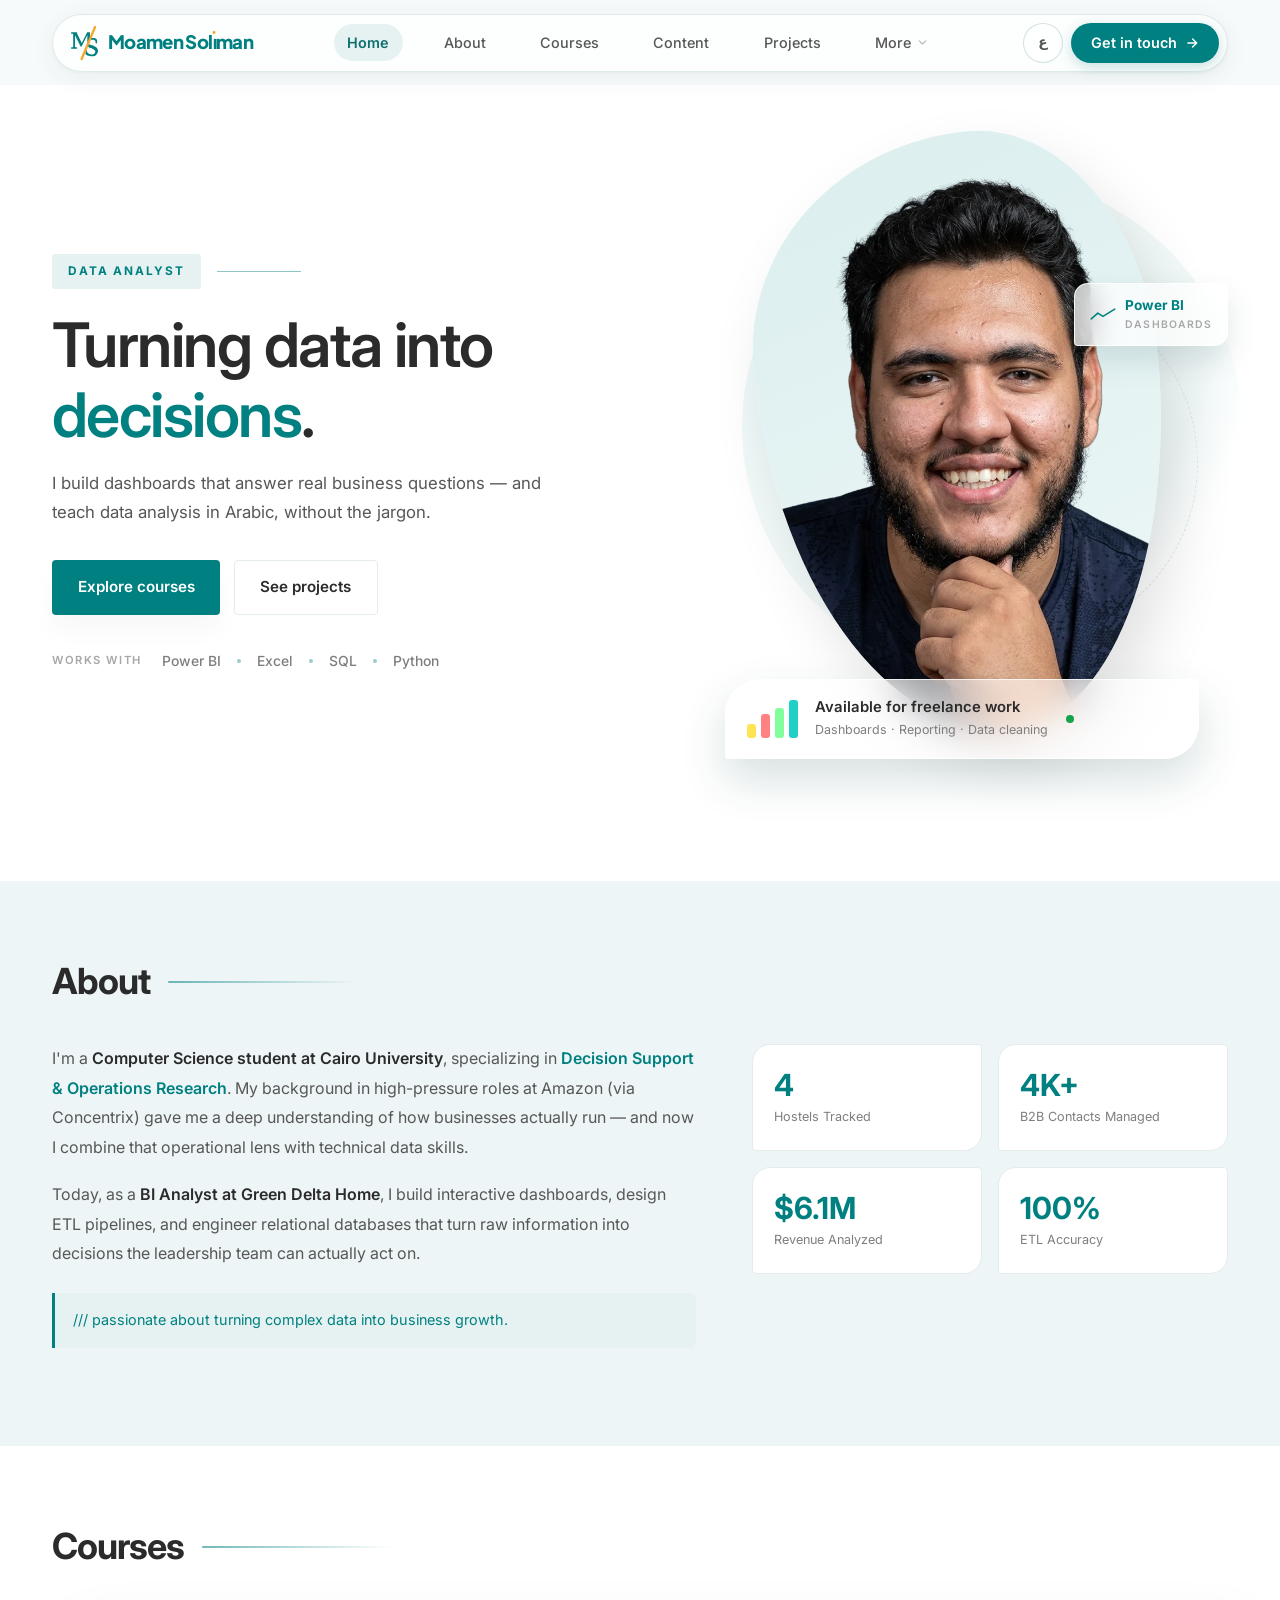
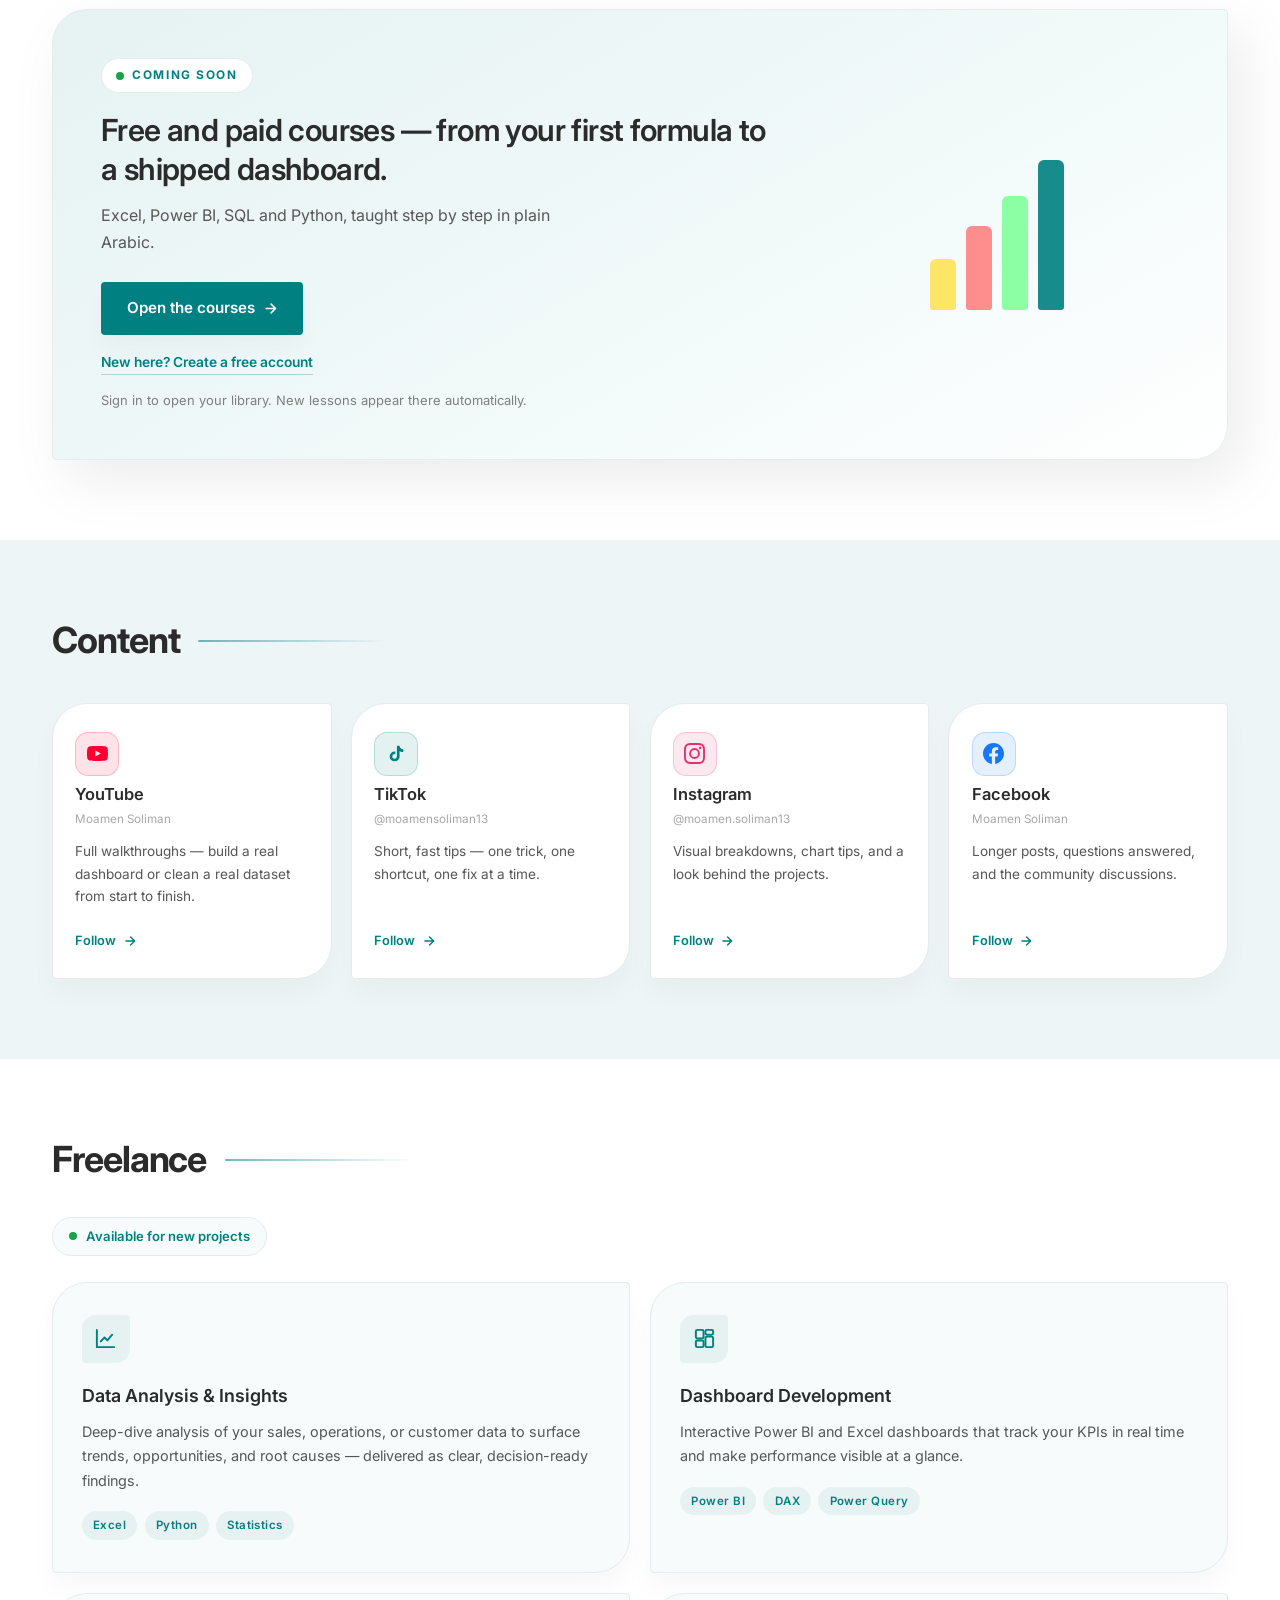
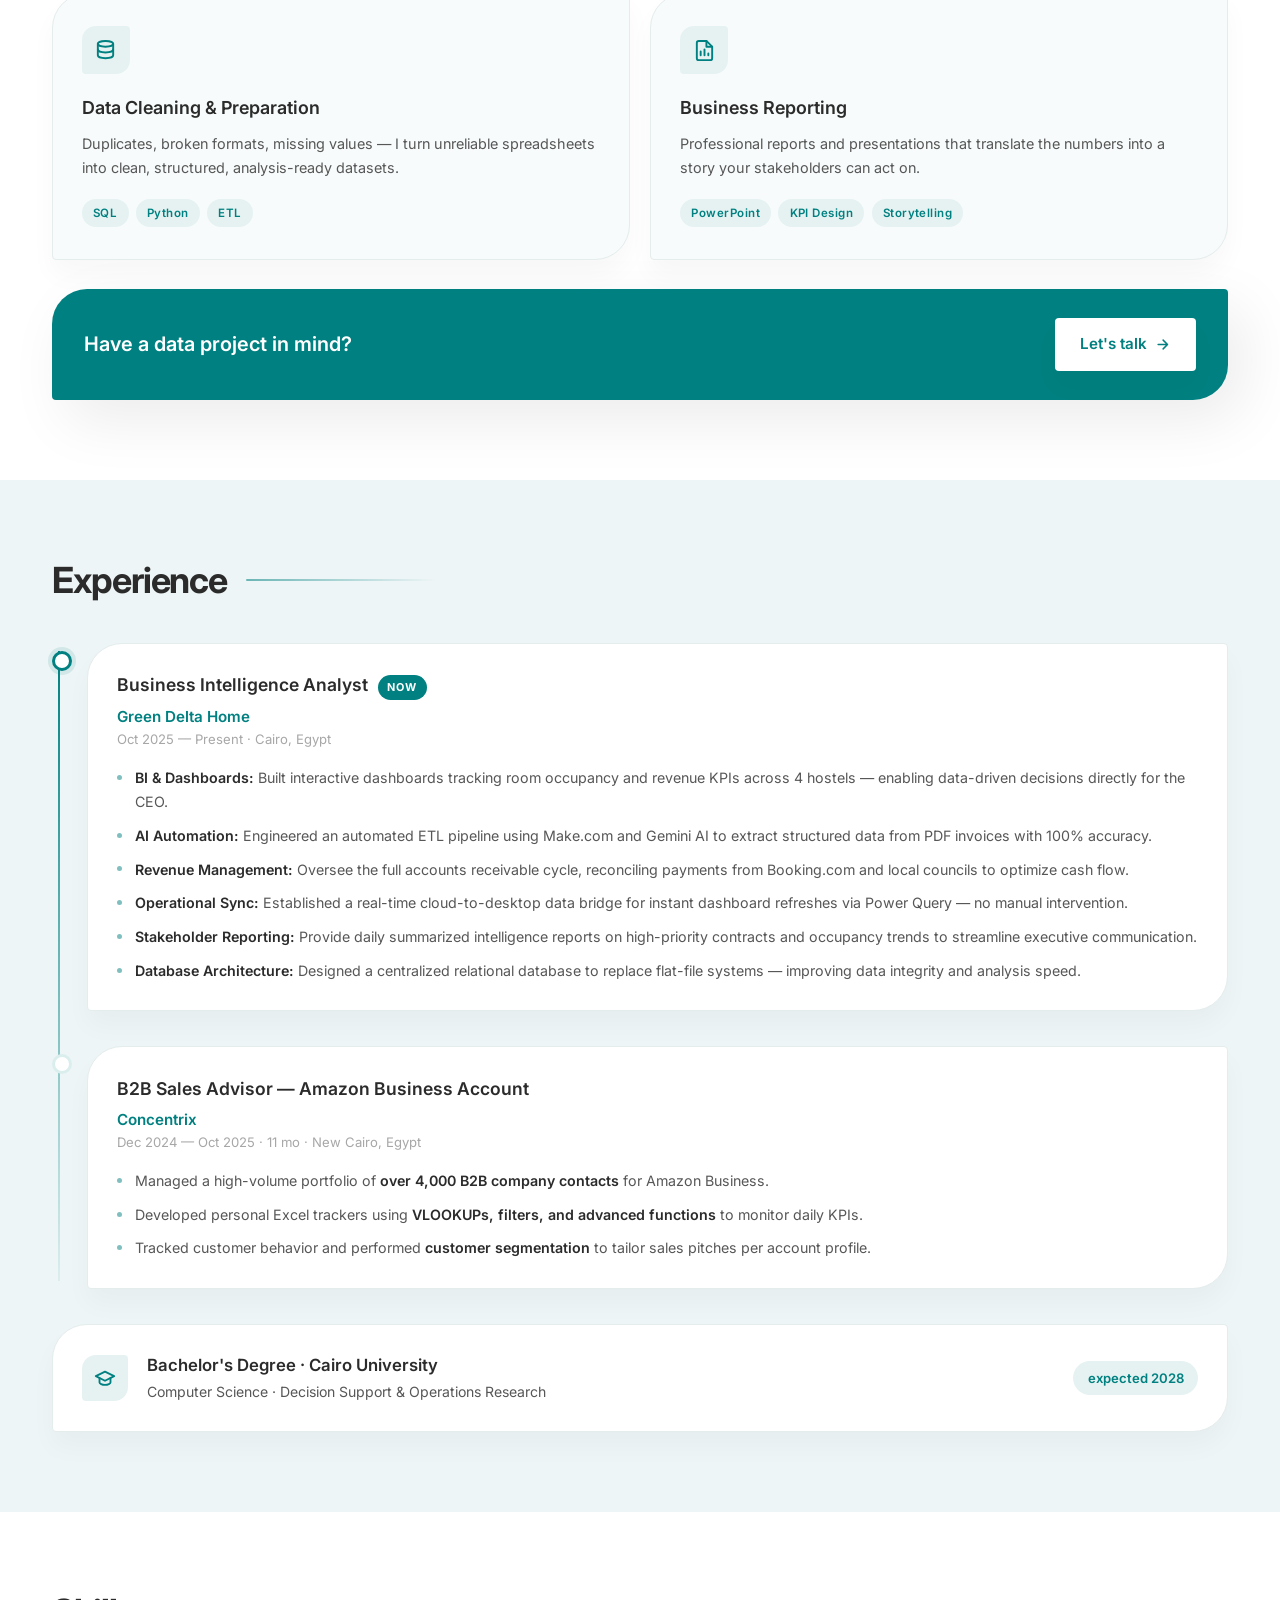
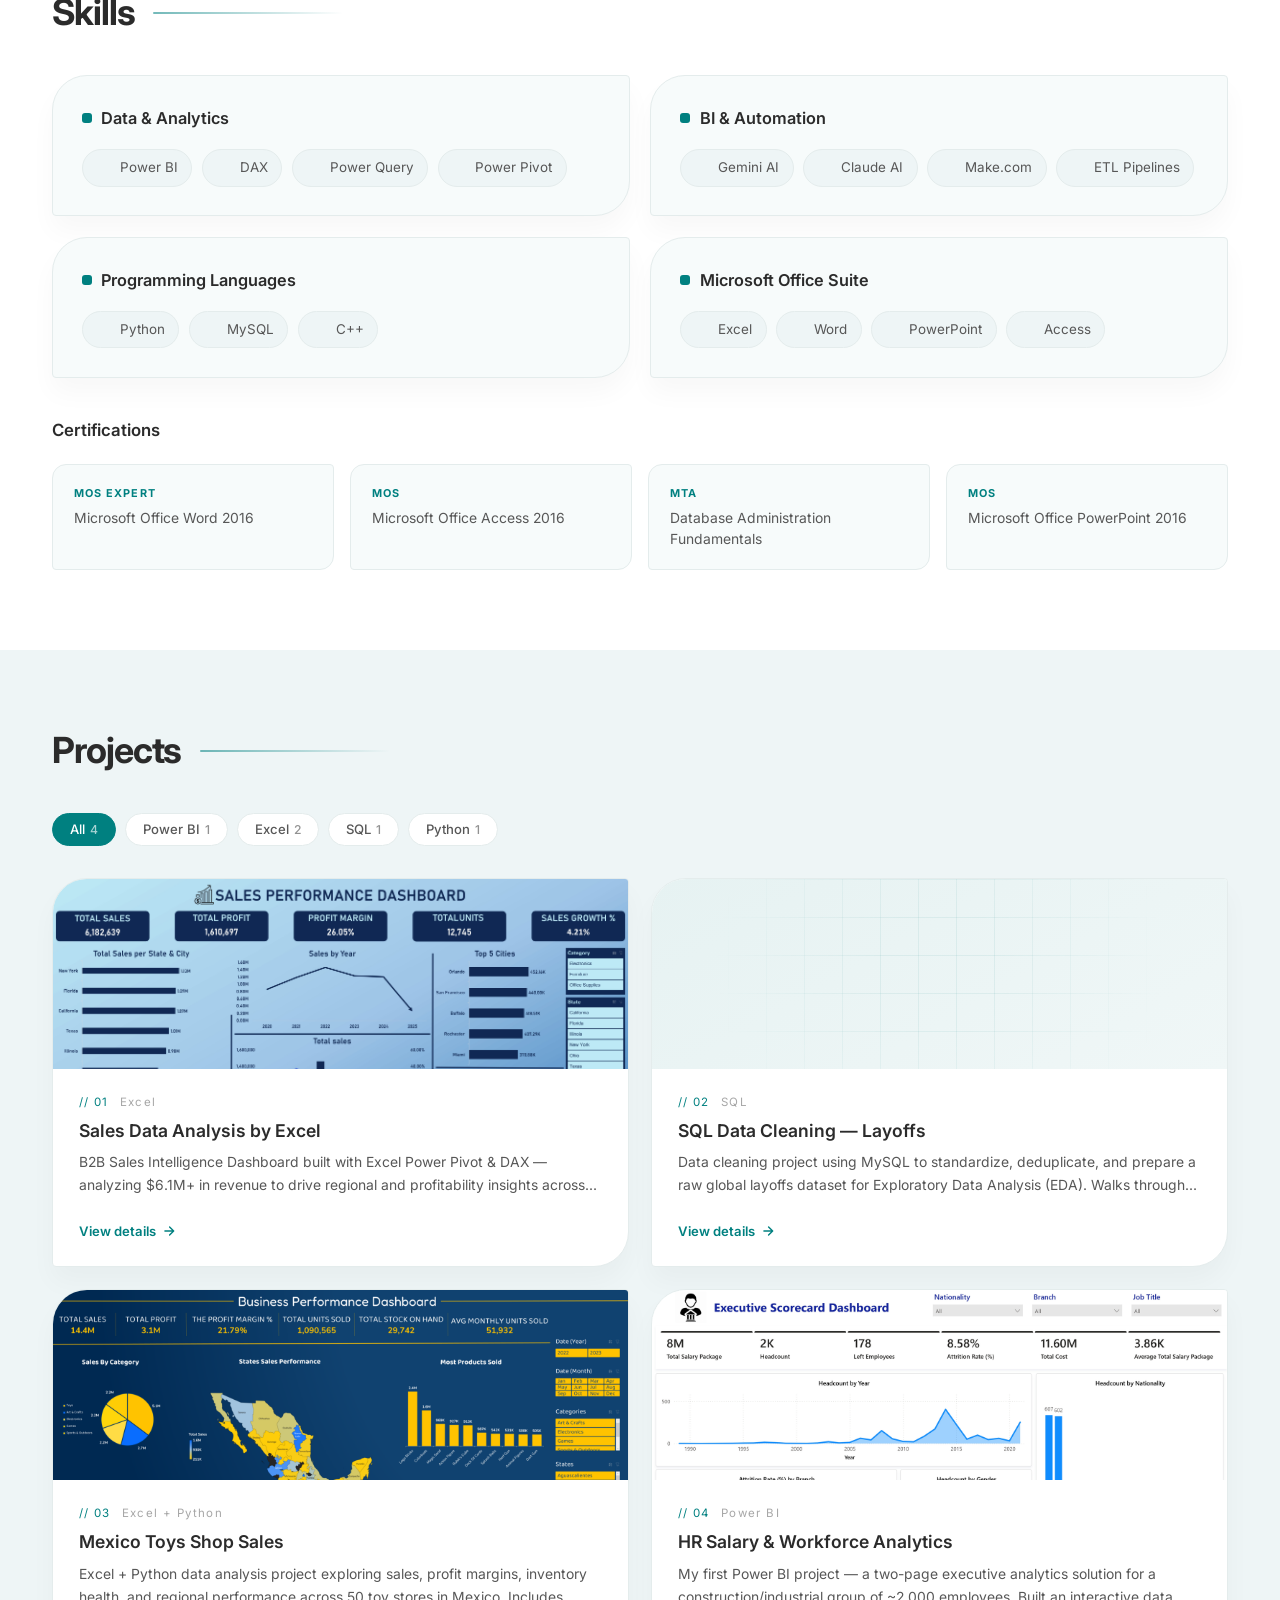
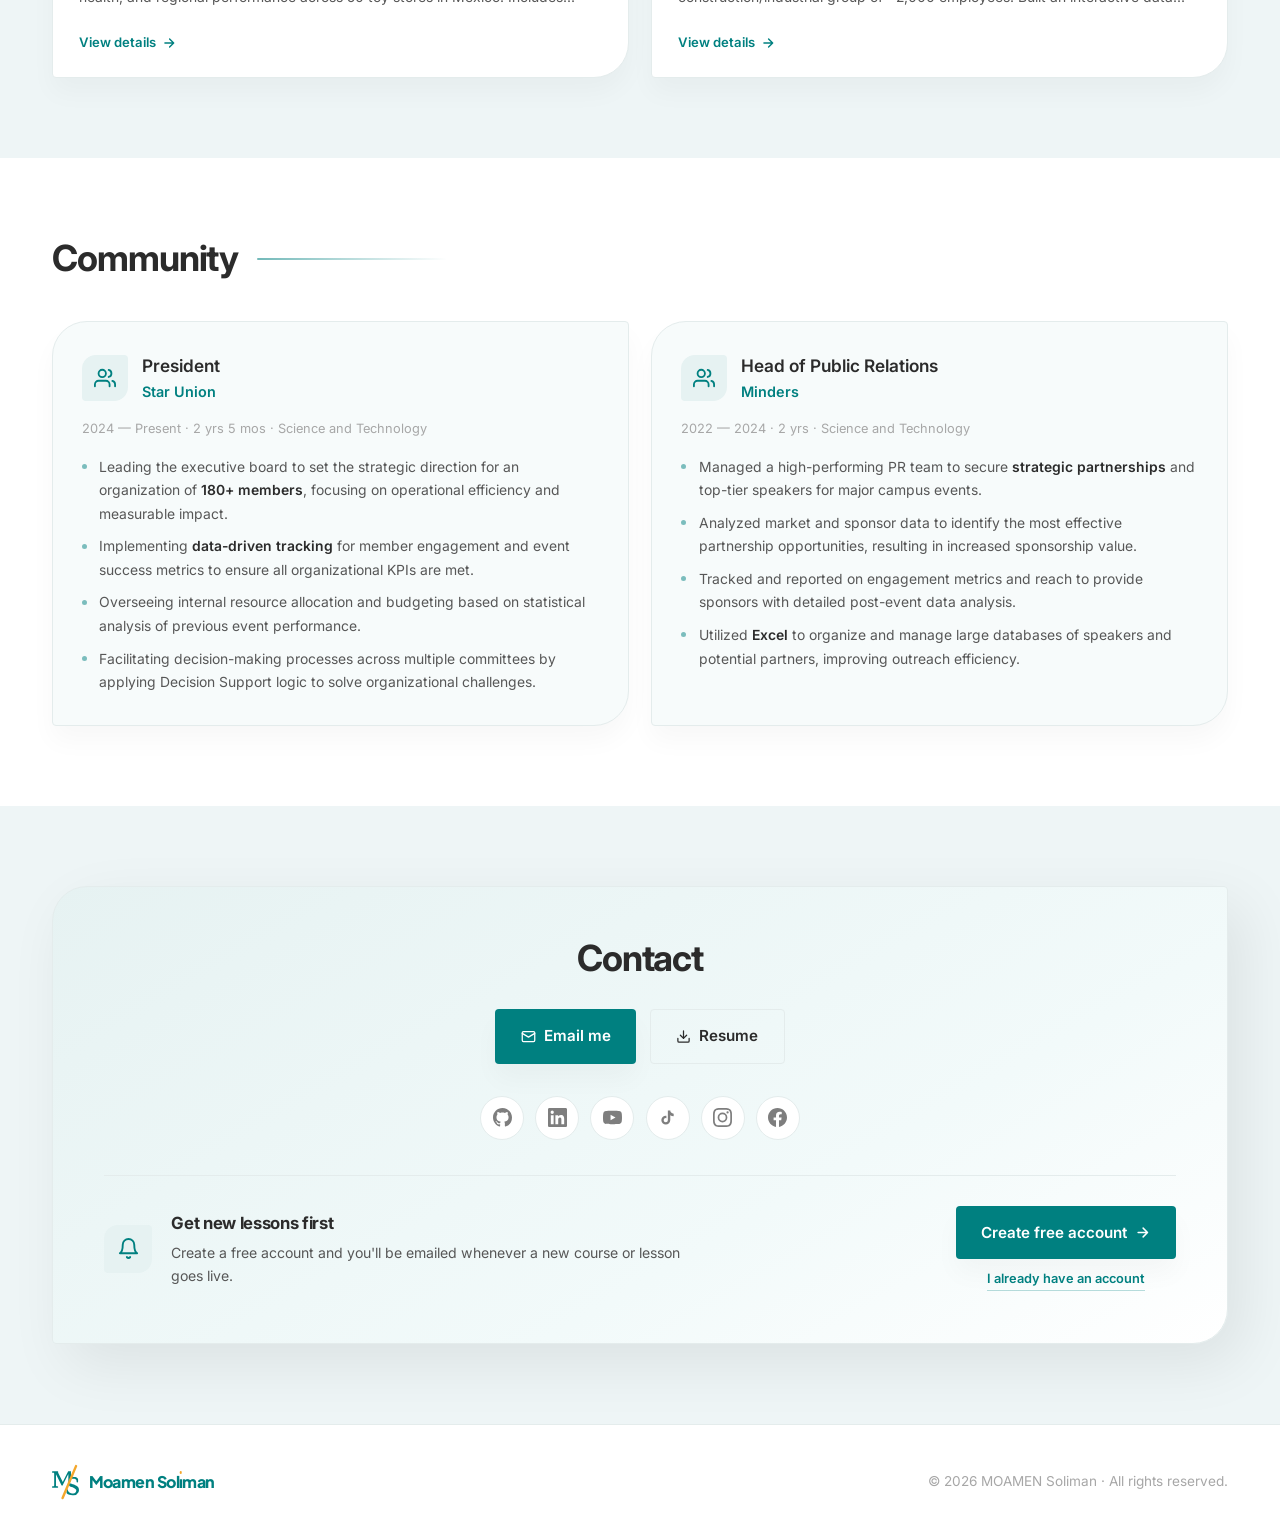
==== commit 6dd6900d: "E" ====
--- a/index.html
+++ b/index.html
@@ -949,6 +949,7 @@
     back:'<svg viewBox="0 0 24 24" fill="none" stroke="currentColor" stroke-width="2.4" stroke-linecap="round" stroke-linejoin="round"><path d="m15 18-6-6 6-6"/></svg>',
     bell:'<svg viewBox="0 0 24 24" fill="none" stroke="currentColor" stroke-width="2" stroke-linecap="round" stroke-linejoin="round"><path d="M18 8a6 6 0 0 0-12 0c0 7-3 9-3 9h18s-3-2-3-9"/><path d="M13.7 21a2 2 0 0 1-3.4 0"/></svg>',
     mail:'<svg viewBox="0 0 24 24" fill="none" stroke="currentColor" stroke-width="2" stroke-linecap="round" stroke-linejoin="round"><rect x="2" y="4" width="20" height="16" rx="2"/><path d="m2 7 10 6 10-6"/></svg>',
+    download:'<svg viewBox="0 0 24 24" fill="none" stroke="currentColor" stroke-width="2" stroke-linecap="round" stroke-linejoin="round"><path d="M21 15v4a2 2 0 0 1-2 2H5a2 2 0 0 1-2-2v-4"/><path d="M7 10l5 5 5-5M12 15V3"/></svg>',
     doc:'<svg viewBox="0 0 24 24" fill="none" stroke="currentColor" stroke-width="2" stroke-linecap="round" stroke-linejoin="round"><path d="M14 2H6a2 2 0 0 0-2 2v16a2 2 0 0 0 2 2h12a2 2 0 0 0 2-2V8z"/><path d="M14 2v6h6"/></svg>',
     cap:'<svg viewBox="0 0 24 24" fill="none" stroke="currentColor" stroke-width="2" stroke-linecap="round" stroke-linejoin="round"><path d="M22 10 12 5 2 10l10 5 10-5Z"/><path d="M6 12v5c0 1 2.7 2.5 6 2.5s6-1.5 6-2.5v-5"/></svg>',
     users:'<svg viewBox="0 0 24 24" fill="none" stroke="currentColor" stroke-width="2" stroke-linecap="round" stroke-linejoin="round"><path d="M17 21v-2a4 4 0 0 0-4-4H5a4 4 0 0 0-4 4v2"/><circle cx="9" cy="7" r="4"/><path d="M23 21v-2a4 4 0 0 0-3-3.87M16 3.13a4 4 0 0 1 0 7.75"/></svg>',
@@ -1286,8 +1287,8 @@
         '<h2 class="sec-name">'+esc(c.eyebrow||"")+'</h2>'+
         '<div class="contact-actions">'+
           (p.email?'<a class="btn" href="mailto:'+esc(p.email)+'">'+ICONS.mail+esc(t("emailMe"))+'</a>':"")+
-          (p.resumeUrl?'<a class="btn btn-ghost" href="'+esc(p.resumeUrl)+'" target="_blank" rel="noopener">'+
-            ICONS.doc+esc(t("resume"))+'</a>':"")+
+          (p.resumeUrl?'<a class="btn btn-ghost" href="'+esc(p.resumeUrl)+'" download="'+
+            esc(p.resumeFile||"Resume.pdf")+'">'+ICONS.download+esc(t("resume"))+'</a>':"")+
         '</div>'+
         '<div class="socials">'+links.filter(function(l){return s[l[0]];}).map(function(l){
           return '<a href="'+esc(s[l[0]])+'" target="_blank" rel="noopener" aria-label="'+l[0]+'">'+ICONS[l[1]]+'</a>';
